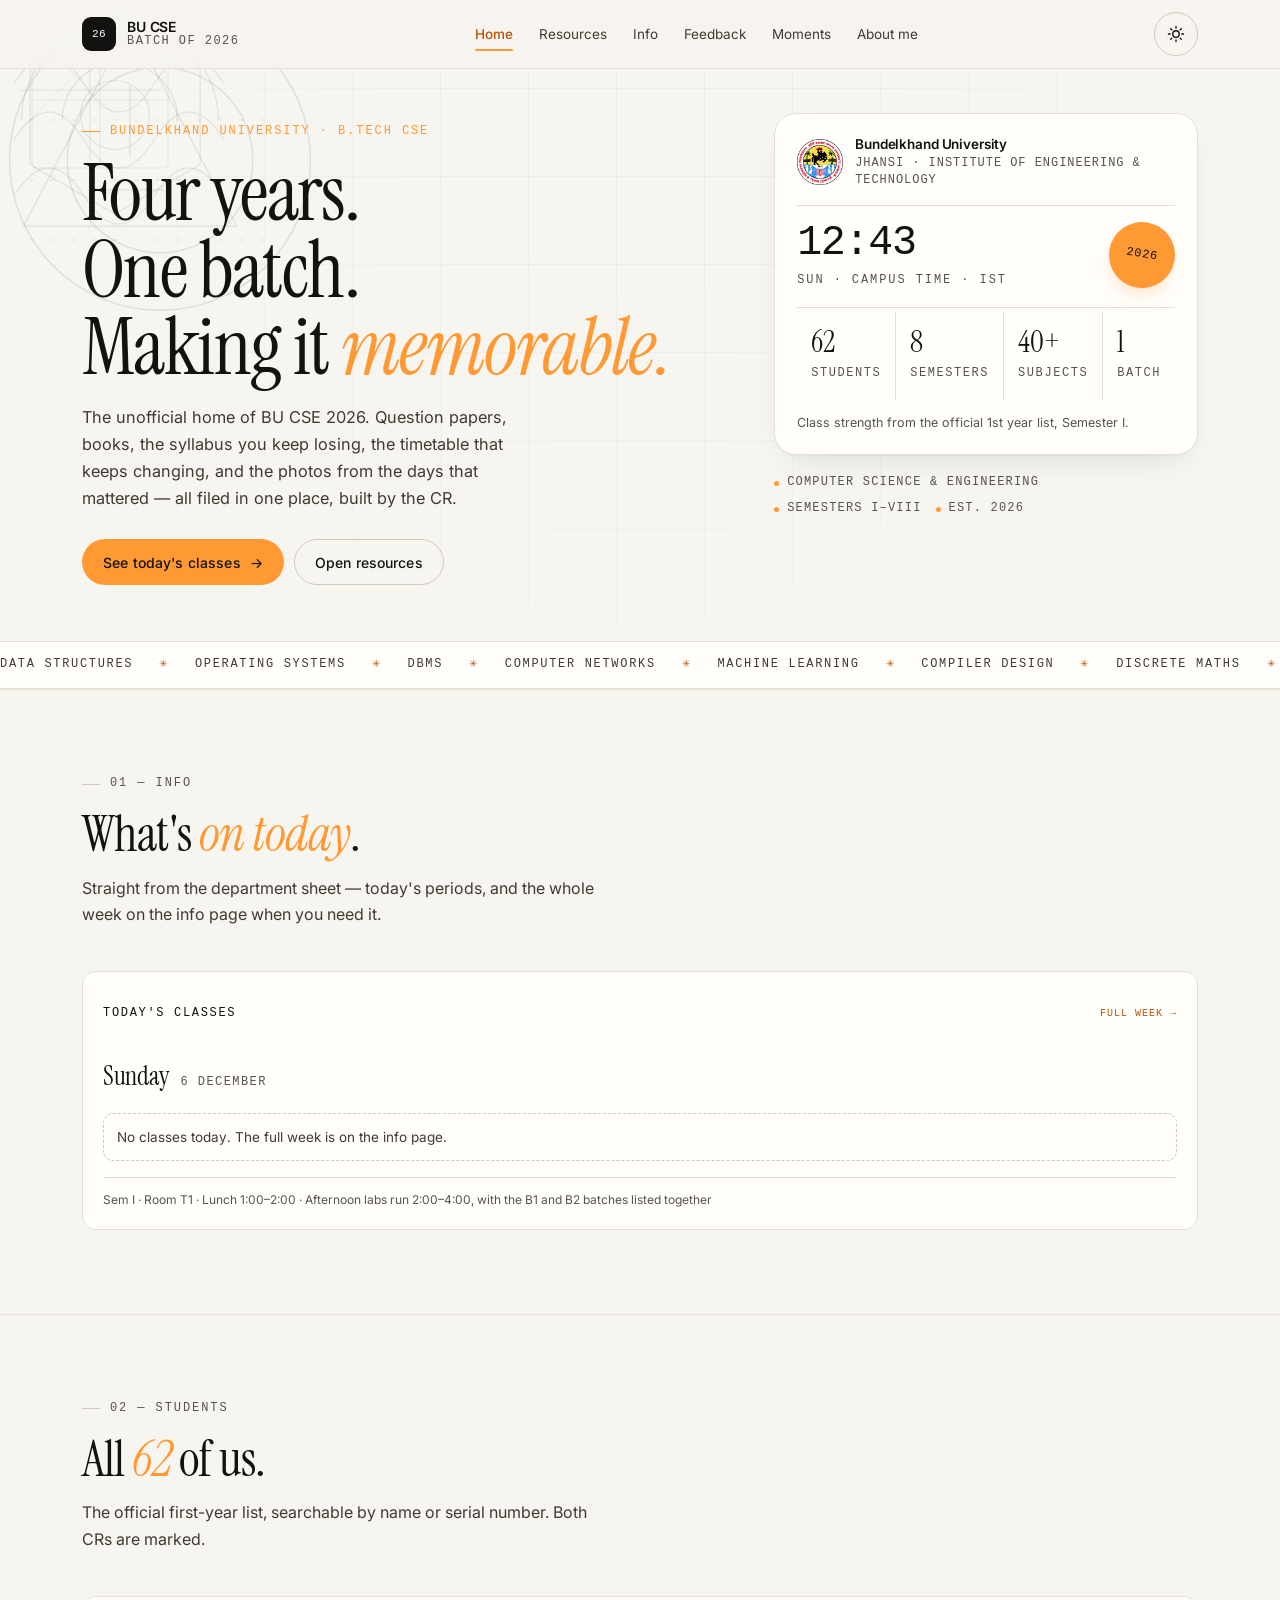
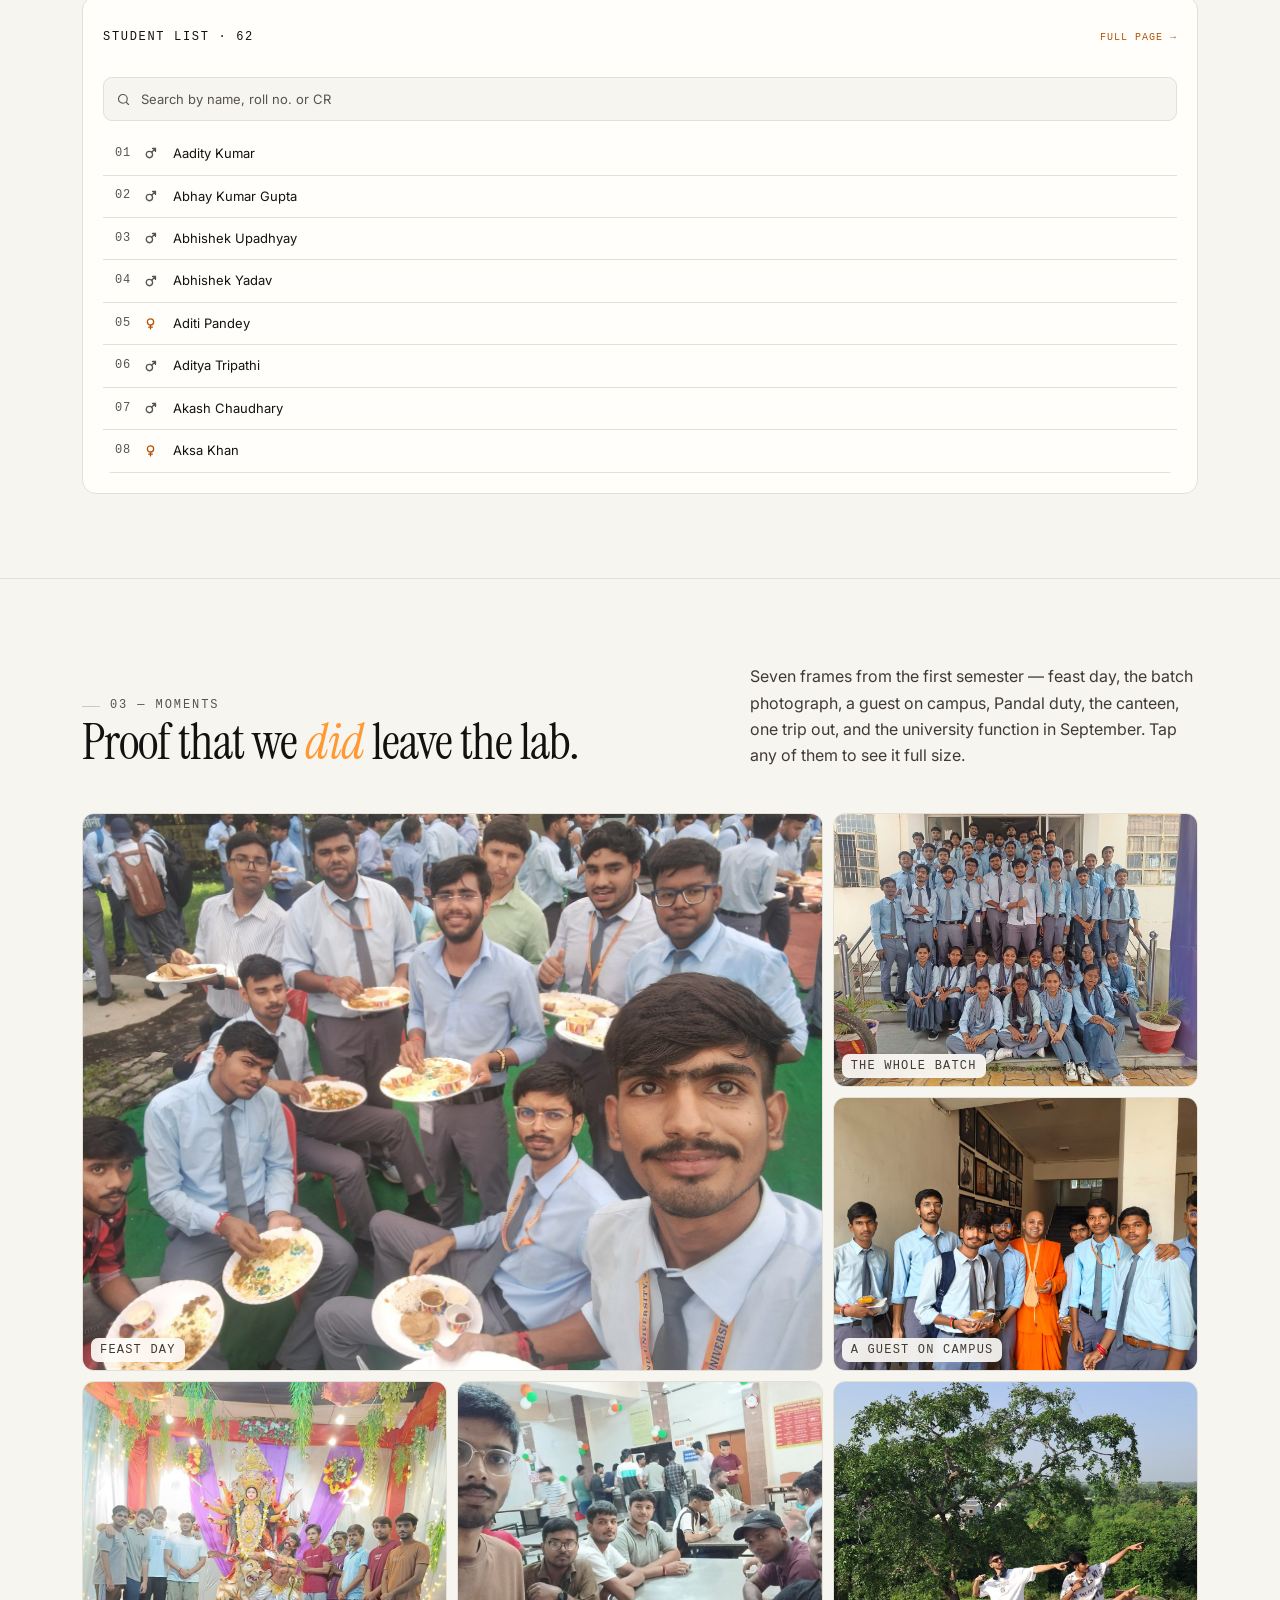
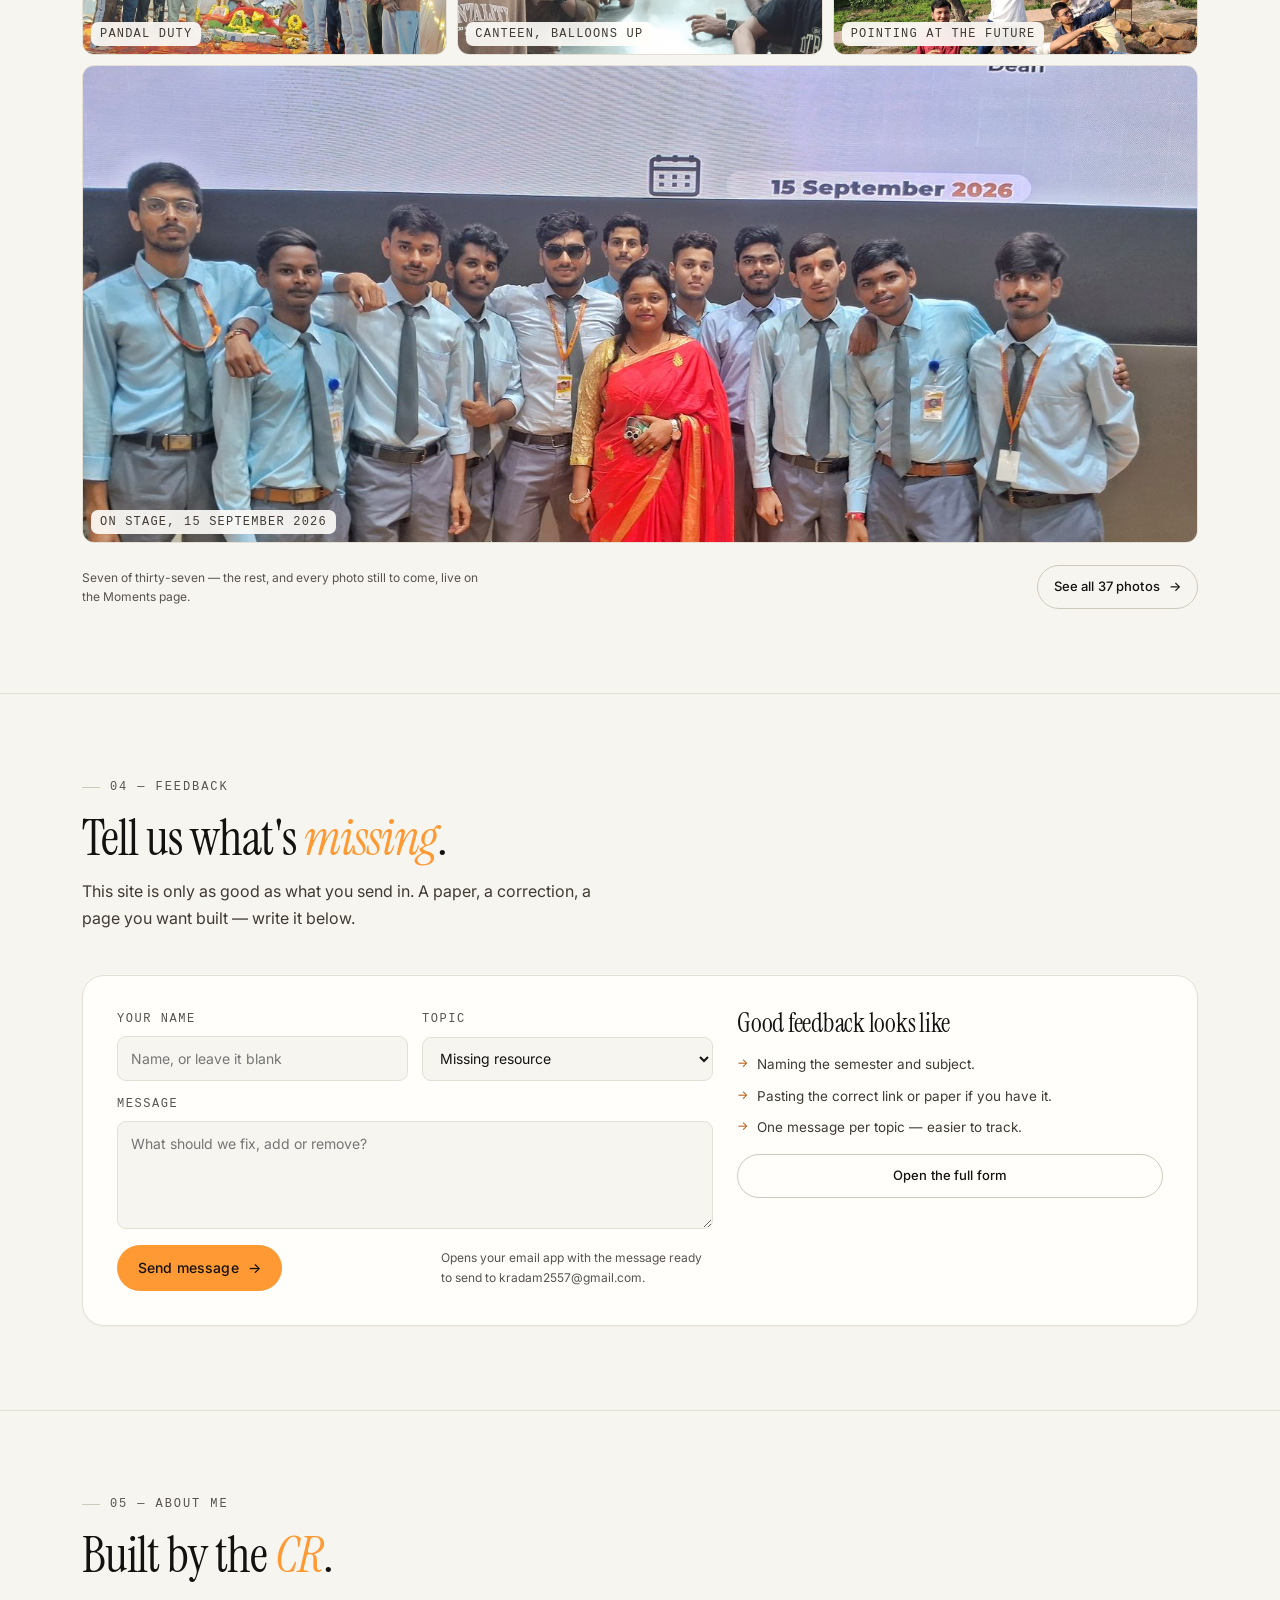
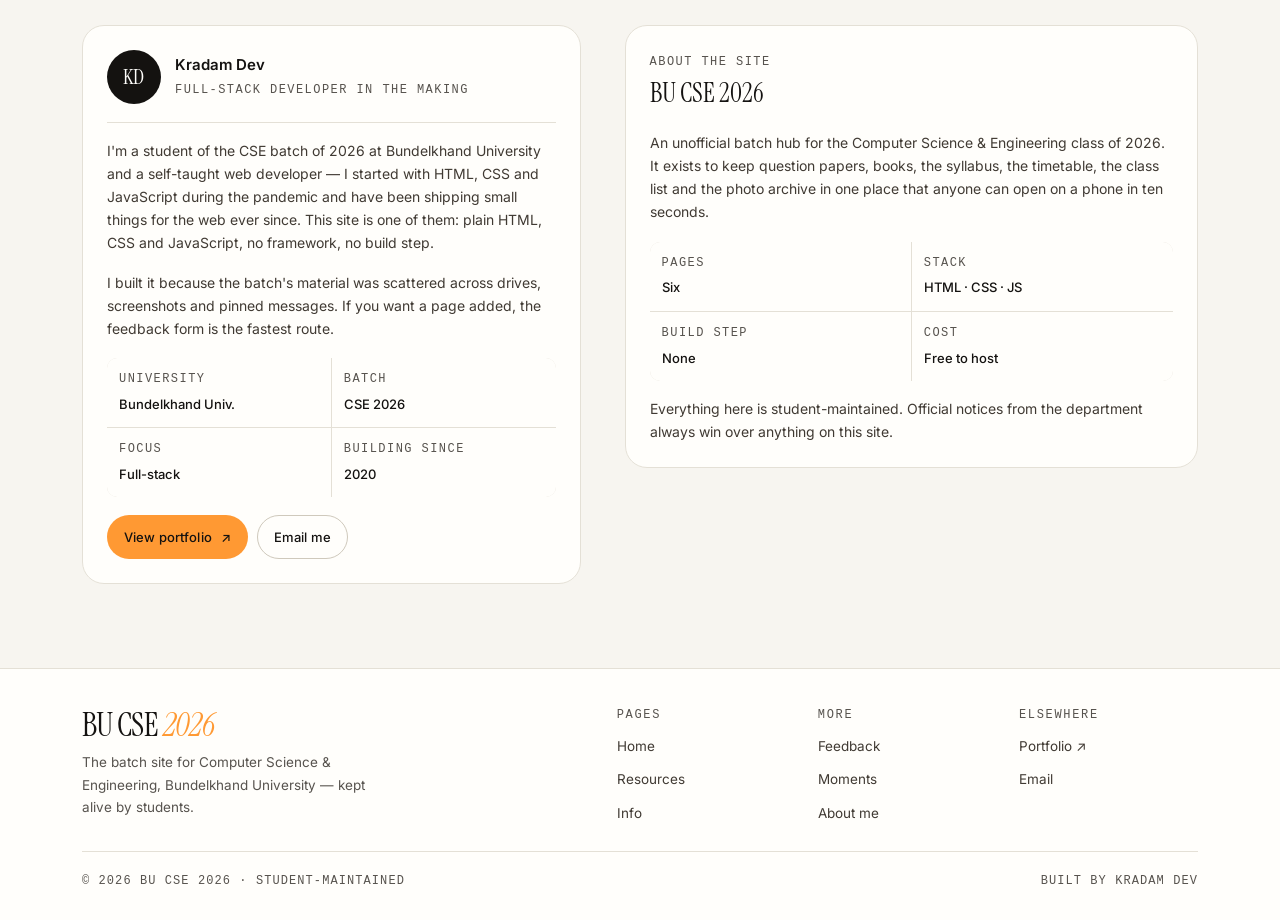
==== index.html @ ed708e54 "Dark theme toggle, deeper scroll offset, tighter books masonry, renamed reading section, jump-bar sp" ====
<!DOCTYPE html>
<html lang="en" class="no-js">
<head>
<meta charset="utf-8">
<meta name="viewport" content="width=device-width, initial-scale=1">
<title>BU CSE 2026 — the batch site</title>
<meta name="description" content="Everything for the B.Tech CSE batch of 2026 at Bundelkhand University — question papers, books, syllabus, timetable, student list, feedback and the fun stuff, in one place.">
<meta name="theme-color" content="#f7f5f0">
<meta property="og:title" content="BU CSE 2026 — the batch site">
<meta property="og:description" content="Question papers, books, syllabus, timetable, student list, feedback and the fun stuff — one place for the CSE batch of 2026.">
<meta property="og:type" content="website">
<link rel="icon" href="assets/favicon.svg" type="image/svg+xml">
<link rel="preconnect" href="https://fonts.googleapis.com">
<link rel="preconnect" href="https://fonts.gstatic.com" crossorigin>
<link href="https://fonts.googleapis.com/css2?family=Inter:wght@400;500;600&family=Instrument+Serif:ital@0;1&display=swap" rel="stylesheet">
<link rel="stylesheet" href="style.css">
<script>document.documentElement.classList.remove('no-js');</script>
<script>(function(){try{var t=localStorage.getItem("bu-theme");if(t!=="dark"&&t!=="light"){t=window.matchMedia("(prefers-color-scheme: dark)").matches?"dark":"light";}document.documentElement.setAttribute("data-theme",t);}catch(e){}})();</script>
</head>
<body>

<div class="bg-art" aria-hidden="true">
  <svg class="bg-art__shape bg-art__ring" viewBox="0 0 200 200"><circle cx="100" cy="100" r="94"/><circle cx="100" cy="100" r="58"/></svg>
  <svg class="bg-art__shape bg-art__tri" viewBox="0 0 200 200"><path d="M100 18 182 174H18z"/><path d="M100 66v54M74 146h52"/></svg>
  <svg class="bg-art__shape bg-art__plus" viewBox="0 0 200 200"><path d="M100 22v156M22 100h156"/></svg>
  <svg class="bg-art__shape bg-art__arc" viewBox="0 0 200 200"><path d="M18 100a82 82 0 0 1 164 0"/><path d="M52 100a48 48 0 0 1 96 0"/></svg>
  <svg class="bg-art__shape bg-art__square" viewBox="0 0 200 200"><rect x="32" y="32" width="136" height="136" rx="5"/><path d="M32 100h136M100 32v136"/></svg>
  <svg class="bg-art__shape bg-art__hex" viewBox="0 0 200 200"><path d="M100 14 174 57v86L100 186 26 143V57z"/><circle cx="100" cy="100" r="30"/></svg>
  <svg class="bg-art__shape bg-art__dots" viewBox="0 0 200 200"><path d="M20 40h160M20 80h160M20 120h160M20 160h160" stroke-dasharray="2 12"/></svg>
  <svg class="bg-art__shape bg-art__wave" viewBox="0 0 200 200"><path d="M10 140q25-40 50 0t50 0 50 0"/><path d="M10 100q25-40 50 0t50 0 50 0"/><path d="M10 60q25-40 50 0t50 0 50 0"/></svg>
  <svg class="bg-art__shape bg-art__cross" viewBox="0 0 200 200"><path d="M40 40 160 160M160 40 40 160"/></svg>
</div>

<a class="skip-link" href="#main" style="position:absolute;left:-9999px">Skip to content</a>

<header class="site-header">
  <div class="wrap header-inner">
    <a class="brand" href="index.html" aria-label="BU CSE 2026 — home">
      <span class="brand__mark" aria-hidden="true">26</span>
      <span class="brand__text">
        <span class="brand__name">BU CSE</span>
        <span class="brand__sub">Batch of 2026</span>
      </span>
    </a>

    <button class="nav-toggle" type="button" aria-expanded="false" aria-controls="site-nav" aria-label="Open menu">
      <span></span><span></span><span></span>
    </button>

    <nav class="nav" id="site-nav" aria-label="Primary">
      <a href="index.html" aria-current="page">Home</a>
      <a href="resources.html">Resources</a>
      <a href="info.html">Info</a>
      <a href="feedback.html">Feedback</a>
      <a href="fun.html">Moments</a>
      <a href="about.html">About me</a>
    </nav>

    <button class="theme-toggle" type="button" data-theme-toggle aria-label="Switch to dark theme">
      <svg class="theme-toggle__sun" viewBox="0 0 20 20" fill="none" stroke="currentColor" stroke-width="1.5" stroke-linecap="round" aria-hidden="true">
        <circle cx="10" cy="10" r="3.6"/><path d="M10 1.6v1.9M10 16.5v1.9M1.6 10h1.9M16.5 10h1.9M4.1 4.1l1.3 1.3M14.6 14.6l1.3 1.3M15.9 4.1l-1.3 1.3M5.4 14.6l-1.3 1.3"/>
      </svg>
      <svg class="theme-toggle__moon" viewBox="0 0 20 20" fill="none" stroke="currentColor" stroke-width="1.5" stroke-linecap="round" stroke-linejoin="round" aria-hidden="true">
        <path d="M16.2 12.6A6.8 6.8 0 0 1 7.4 3.8 7.2 7.2 0 1 0 16.2 12.6z"/>
      </svg>
    </button>
  </div>
</header>

<main id="main">

  <!-- ================= HERO ================= -->
  <section class="hero">
    <div class="wrap hero__grid">
      <div class="reveal">
        <span class="eyebrow eyebrow--accent">Bundelkhand University · B.Tech CSE</span>
        <h1>
          <span class="line">Four years.</span>
          <span class="line">One batch.</span>
          <span class="line">Making it <em>memorable.</em></span>
        </h1>
        <p class="hero__lead">
          The unofficial home of BU CSE 2026. Question papers, books, the syllabus you keep
          losing, the timetable that keeps changing, and the photos from the days that mattered —
          all filed in one place, built by the CR.
        </p>

        <div class="hero__actions">
          <a class="btn btn--accent" href="#today">
            See today's classes
            <span class="arrow" aria-hidden="true">→</span>
          </a>
          <a class="btn btn--ghost" href="resources.html">Open resources</a>
        </div>

      </div>

      <div class="hero-aside">
      <aside class="hero-card reveal" aria-label="Batch at a glance">
        <div class="hero-card__uni">
          <img class="hero-card__logo" src="assets/bu-logo.png" alt="Emblem of Bundelkhand University, Jhansi" width="311" height="310">
          <span class="hero-card__uni-text">
            <span class="hero-card__uni-name">Bundelkhand University</span>
            <span class="hero-card__uni-place">Jhansi · Institute of Engineering &amp; Technology</span>
          </span>
        </div>

        <div class="hero-card__top">
          <div>
            <div class="clock" id="clock">--:--</div>
            <span class="clock__zone" id="clock-zone">Campus time · IST</span>
          </div>
          <span class="badge-2026" aria-hidden="true">2026</span>
        </div>

        <div class="hero-card__stats">
          <div class="stat">
            <div class="stat__num">62</div>
            <div class="stat__label">Students</div>
          </div>
          <div class="stat">
            <div class="stat__num">8</div>
            <div class="stat__label">Semesters</div>
          </div>
          <div class="stat">
            <div class="stat__num">40+</div>
            <div class="stat__label">Subjects</div>
          </div>
          <div class="stat">
            <div class="stat__num">1</div>
            <div class="stat__label">Batch</div>
          </div>
        </div>

        <p class="hero-card__note">
          Class strength from the official 1st year list, Semester I.
        </p>
      </aside>

      <div class="hero__meta reveal">
        <span>Computer Science &amp; Engineering</span>
        <span>Semesters I–VIII</span>
        <span>Est. 2026</span>
      </div>
      </div>
    </div>
  </section>

  <!-- ================= MARQUEE ================= -->
  <div class="marquee" aria-hidden="true">
    <div class="marquee__track">
      <div class="marquee__group">
        <span>Data Structures</span><span>Operating Systems</span><span>DBMS</span>
        <span>Computer Networks</span><span>Machine Learning</span><span>Compiler Design</span>
        <span>Discrete Maths</span><span>Web Technologies</span>
      </div>
      <div class="marquee__group">
        <span>Data Structures</span><span>Operating Systems</span><span>DBMS</span>
        <span>Computer Networks</span><span>Machine Learning</span><span>Compiler Design</span>
        <span>Discrete Maths</span><span>Web Technologies</span>
      </div>
    </div>
  </div>

  <!-- ================= INFO PREVIEW ================= -->
  <section class="section" id="today">
    <div class="wrap">
      <div class="section__head reveal">
        <span class="eyebrow">01 — Info</span>
        <h2>What's <em>on today</em>.</h2>
        <p class="lead">
          Straight from the department sheet — today's periods, and the whole week on the info
          page when you need it.
        </p>
      </div>

      <div class="panel reveal">
        <div class="panel__head">
          <h3>Today's classes</h3>
          <a class="panel__link" href="info.html#timetable">Full week →</a>
        </div>

        <div class="today-strip" data-today-classes>
          <p class="today-strip__day"><b data-today-day>—</b> <span data-today-date></span></p>
          <ul class="today-strip__list" data-today-list></ul>
        </div>

        <p class="panel__foot">
          Sem I · Room T1 · Lunch 1:00–2:00 · Afternoon labs run 2:00–4:00, with the B1 and B2
          batches listed together
        </p>
      </div>

    </div>
  </section>


  <!-- ================= STUDENTS ================= -->
  <section class="section" id="students-preview">
    <div class="wrap">
      <div class="section__head reveal">
        <span class="eyebrow">02 — Students</span>
        <h2>All <em>62</em> of us.</h2>
        <p class="lead">
          The official first-year list, searchable by name or serial number. Both CRs are marked.
        </p>
      </div>

      <div class="panel reveal">
          <div class="panel__head">
            <h3>Student list · 62</h3>
            <a class="panel__link" href="info.html#students">Full page →</a>
          </div>
          <div data-student-block>
          <div class="search-field">
            <svg width="15" height="15" viewBox="0 0 24 24" fill="none" stroke="currentColor" stroke-width="1.8" stroke-linecap="round" aria-hidden="true">
              <circle cx="11" cy="11" r="7"/><path d="m20 20-3.5-3.5"/>
            </svg>
            <label for="student-search" class="sr-only" style="position:absolute;left:-9999px">Search the student list</label>
            <input id="student-search" type="search" placeholder="Search by name, roll no. or CR" autocomplete="off" data-student-search>
          </div>
          <ul class="student-list" data-student-list>
<li data-name="01 aadity kumar"><span class="roll">01</span><span class="sname"><span class="gender" role="img" aria-label="Boy"><svg viewBox="0 0 12 12" fill="none" stroke="currentColor" stroke-width="1.2" stroke-linecap="round" aria-hidden="true"><circle cx="5" cy="7" r="2.9"/><path d="M7.1 4.9 10.6 1.4M7.9 1.4h2.7v2.7"/></svg></span>Aadity Kumar</span></li>
<li data-name="02 abhay kumar gupta"><span class="roll">02</span><span class="sname"><span class="gender" role="img" aria-label="Boy"><svg viewBox="0 0 12 12" fill="none" stroke="currentColor" stroke-width="1.2" stroke-linecap="round" aria-hidden="true"><circle cx="5" cy="7" r="2.9"/><path d="M7.1 4.9 10.6 1.4M7.9 1.4h2.7v2.7"/></svg></span>Abhay Kumar Gupta</span></li>
<li data-name="03 abhishek upadhyay"><span class="roll">03</span><span class="sname"><span class="gender" role="img" aria-label="Boy"><svg viewBox="0 0 12 12" fill="none" stroke="currentColor" stroke-width="1.2" stroke-linecap="round" aria-hidden="true"><circle cx="5" cy="7" r="2.9"/><path d="M7.1 4.9 10.6 1.4M7.9 1.4h2.7v2.7"/></svg></span>Abhishek Upadhyay</span></li>
<li data-name="04 abhishek yadav"><span class="roll">04</span><span class="sname"><span class="gender" role="img" aria-label="Boy"><svg viewBox="0 0 12 12" fill="none" stroke="currentColor" stroke-width="1.2" stroke-linecap="round" aria-hidden="true"><circle cx="5" cy="7" r="2.9"/><path d="M7.1 4.9 10.6 1.4M7.9 1.4h2.7v2.7"/></svg></span>Abhishek Yadav</span></li>
<li data-name="05 aditi pandey"><span class="roll">05</span><span class="sname"><span class="gender gender--f" role="img" aria-label="Girl"><svg viewBox="0 0 12 12" fill="none" stroke="currentColor" stroke-width="1.2" stroke-linecap="round" aria-hidden="true"><circle cx="6" cy="4.6" r="2.9"/><path d="M6 7.5V11M4.3 9.4h3.4"/></svg></span>Aditi Pandey</span></li>
<li data-name="06 aditya tripathi"><span class="roll">06</span><span class="sname"><span class="gender" role="img" aria-label="Boy"><svg viewBox="0 0 12 12" fill="none" stroke="currentColor" stroke-width="1.2" stroke-linecap="round" aria-hidden="true"><circle cx="5" cy="7" r="2.9"/><path d="M7.1 4.9 10.6 1.4M7.9 1.4h2.7v2.7"/></svg></span>Aditya Tripathi</span></li>
<li data-name="07 akash chaudhary"><span class="roll">07</span><span class="sname"><span class="gender" role="img" aria-label="Boy"><svg viewBox="0 0 12 12" fill="none" stroke="currentColor" stroke-width="1.2" stroke-linecap="round" aria-hidden="true"><circle cx="5" cy="7" r="2.9"/><path d="M7.1 4.9 10.6 1.4M7.9 1.4h2.7v2.7"/></svg></span>Akash Chaudhary</span></li>
<li data-name="08 aksa khan"><span class="roll">08</span><span class="sname"><span class="gender gender--f" role="img" aria-label="Girl"><svg viewBox="0 0 12 12" fill="none" stroke="currentColor" stroke-width="1.2" stroke-linecap="round" aria-hidden="true"><circle cx="6" cy="4.6" r="2.9"/><path d="M6 7.5V11M4.3 9.4h3.4"/></svg></span>Aksa Khan</span></li>
<li data-name="09 ambika pal"><span class="roll">09</span><span class="sname"><span class="gender" role="img" aria-label="Boy"><svg viewBox="0 0 12 12" fill="none" stroke="currentColor" stroke-width="1.2" stroke-linecap="round" aria-hidden="true"><circle cx="5" cy="7" r="2.9"/><path d="M7.1 4.9 10.6 1.4M7.9 1.4h2.7v2.7"/></svg></span>Ambika Pal</span></li>
<li data-name="10 ansh raghuvanshi"><span class="roll">10</span><span class="sname"><span class="gender" role="img" aria-label="Boy"><svg viewBox="0 0 12 12" fill="none" stroke="currentColor" stroke-width="1.2" stroke-linecap="round" aria-hidden="true"><circle cx="5" cy="7" r="2.9"/><path d="M7.1 4.9 10.6 1.4M7.9 1.4h2.7v2.7"/></svg></span>Ansh Raghuvanshi</span></li>
<li data-name="11 anshika singh"><span class="roll">11</span><span class="sname"><span class="gender gender--f" role="img" aria-label="Girl"><svg viewBox="0 0 12 12" fill="none" stroke="currentColor" stroke-width="1.2" stroke-linecap="round" aria-hidden="true"><circle cx="6" cy="4.6" r="2.9"/><path d="M6 7.5V11M4.3 9.4h3.4"/></svg></span>Anshika Singh</span></li>
<li data-name="12 arpit yadav"><span class="roll">12</span><span class="sname"><span class="gender" role="img" aria-label="Boy"><svg viewBox="0 0 12 12" fill="none" stroke="currentColor" stroke-width="1.2" stroke-linecap="round" aria-hidden="true"><circle cx="5" cy="7" r="2.9"/><path d="M7.1 4.9 10.6 1.4M7.9 1.4h2.7v2.7"/></svg></span>Arpit Yadav</span></li>
<li data-name="13 arushi singh"><span class="roll">13</span><span class="sname"><span class="gender gender--f" role="img" aria-label="Girl"><svg viewBox="0 0 12 12" fill="none" stroke="currentColor" stroke-width="1.2" stroke-linecap="round" aria-hidden="true"><circle cx="6" cy="4.6" r="2.9"/><path d="M6 7.5V11M4.3 9.4h3.4"/></svg></span>Arushi Singh</span></li>
<li data-name="14 aryan kumar"><span class="roll">14</span><span class="sname"><span class="gender" role="img" aria-label="Boy"><svg viewBox="0 0 12 12" fill="none" stroke="currentColor" stroke-width="1.2" stroke-linecap="round" aria-hidden="true"><circle cx="5" cy="7" r="2.9"/><path d="M7.1 4.9 10.6 1.4M7.9 1.4h2.7v2.7"/></svg></span>Aryan Kumar</span></li>
<li data-name="15 ashwani"><span class="roll">15</span><span class="sname"><span class="gender" role="img" aria-label="Boy"><svg viewBox="0 0 12 12" fill="none" stroke="currentColor" stroke-width="1.2" stroke-linecap="round" aria-hidden="true"><circle cx="5" cy="7" r="2.9"/><path d="M7.1 4.9 10.6 1.4M7.9 1.4h2.7v2.7"/></svg></span>Ashwani</span></li>
<li data-name="16 avnish kumar bind"><span class="roll">16</span><span class="sname"><span class="gender" role="img" aria-label="Boy"><svg viewBox="0 0 12 12" fill="none" stroke="currentColor" stroke-width="1.2" stroke-linecap="round" aria-hidden="true"><circle cx="5" cy="7" r="2.9"/><path d="M7.1 4.9 10.6 1.4M7.9 1.4h2.7v2.7"/></svg></span>Avnish Kumar Bind</span></li>
<li data-name="17 awanish kumar jaisaval"><span class="roll">17</span><span class="sname"><span class="gender" role="img" aria-label="Boy"><svg viewBox="0 0 12 12" fill="none" stroke="currentColor" stroke-width="1.2" stroke-linecap="round" aria-hidden="true"><circle cx="5" cy="7" r="2.9"/><path d="M7.1 4.9 10.6 1.4M7.9 1.4h2.7v2.7"/></svg></span>Awanish Kumar Jaisaval</span></li>
<li data-name="18 ayush kumar"><span class="roll">18</span><span class="sname"><span class="gender" role="img" aria-label="Boy"><svg viewBox="0 0 12 12" fill="none" stroke="currentColor" stroke-width="1.2" stroke-linecap="round" aria-hidden="true"><circle cx="5" cy="7" r="2.9"/><path d="M7.1 4.9 10.6 1.4M7.9 1.4h2.7v2.7"/></svg></span>Ayush Kumar</span></li>
<li data-name="19 ayush kumar dinkar"><span class="roll">19</span><span class="sname"><span class="gender" role="img" aria-label="Boy"><svg viewBox="0 0 12 12" fill="none" stroke="currentColor" stroke-width="1.2" stroke-linecap="round" aria-hidden="true"><circle cx="5" cy="7" r="2.9"/><path d="M7.1 4.9 10.6 1.4M7.9 1.4h2.7v2.7"/></svg></span>Ayush Kumar Dinkar</span></li>
<li data-name="20 ayush kumar gupta"><span class="roll">20</span><span class="sname"><span class="gender" role="img" aria-label="Boy"><svg viewBox="0 0 12 12" fill="none" stroke="currentColor" stroke-width="1.2" stroke-linecap="round" aria-hidden="true"><circle cx="5" cy="7" r="2.9"/><path d="M7.1 4.9 10.6 1.4M7.9 1.4h2.7v2.7"/></svg></span>Ayush Kumar Gupta</span></li>
<li data-name="21 dhairya jain"><span class="roll">21</span><span class="sname"><span class="gender gender--f" role="img" aria-label="Girl"><svg viewBox="0 0 12 12" fill="none" stroke="currentColor" stroke-width="1.2" stroke-linecap="round" aria-hidden="true"><circle cx="6" cy="4.6" r="2.9"/><path d="M6 7.5V11M4.3 9.4h3.4"/></svg></span>Dhairya Jain</span></li>
<li data-name="22 dhananjay kumar maurya"><span class="roll">22</span><span class="sname"><span class="gender" role="img" aria-label="Boy"><svg viewBox="0 0 12 12" fill="none" stroke="currentColor" stroke-width="1.2" stroke-linecap="round" aria-hidden="true"><circle cx="5" cy="7" r="2.9"/><path d="M7.1 4.9 10.6 1.4M7.9 1.4h2.7v2.7"/></svg></span>Dhananjay Kumar Maurya</span></li>
<li data-name="23 dipika"><span class="roll">23</span><span class="sname"><span class="gender gender--f" role="img" aria-label="Girl"><svg viewBox="0 0 12 12" fill="none" stroke="currentColor" stroke-width="1.2" stroke-linecap="round" aria-hidden="true"><circle cx="6" cy="4.6" r="2.9"/><path d="M6 7.5V11M4.3 9.4h3.4"/></svg></span>Dipika</span></li>
<li data-name="24 divyanshu verma"><span class="roll">24</span><span class="sname"><span class="gender" role="img" aria-label="Boy"><svg viewBox="0 0 12 12" fill="none" stroke="currentColor" stroke-width="1.2" stroke-linecap="round" aria-hidden="true"><circle cx="5" cy="7" r="2.9"/><path d="M7.1 4.9 10.6 1.4M7.9 1.4h2.7v2.7"/></svg></span>Divyanshu Verma</span></li>
<li data-name="25 diwakar gupta"><span class="roll">25</span><span class="sname"><span class="gender" role="img" aria-label="Boy"><svg viewBox="0 0 12 12" fill="none" stroke="currentColor" stroke-width="1.2" stroke-linecap="round" aria-hidden="true"><circle cx="5" cy="7" r="2.9"/><path d="M7.1 4.9 10.6 1.4M7.9 1.4h2.7v2.7"/></svg></span>Diwakar Gupta</span></li>
<li data-name="26 harshit shrivastav"><span class="roll">26</span><span class="sname"><span class="gender" role="img" aria-label="Boy"><svg viewBox="0 0 12 12" fill="none" stroke="currentColor" stroke-width="1.2" stroke-linecap="round" aria-hidden="true"><circle cx="5" cy="7" r="2.9"/><path d="M7.1 4.9 10.6 1.4M7.9 1.4h2.7v2.7"/></svg></span>Harshit Shrivastav</span></li>
<li data-name="27 himanshu bharti"><span class="roll">27</span><span class="sname"><span class="gender" role="img" aria-label="Boy"><svg viewBox="0 0 12 12" fill="none" stroke="currentColor" stroke-width="1.2" stroke-linecap="round" aria-hidden="true"><circle cx="5" cy="7" r="2.9"/><path d="M7.1 4.9 10.6 1.4M7.9 1.4h2.7v2.7"/></svg></span>Himanshu Bharti</span></li>
<li data-name="28 hrishikesh kumar bind"><span class="roll">28</span><span class="sname"><span class="gender" role="img" aria-label="Boy"><svg viewBox="0 0 12 12" fill="none" stroke="currentColor" stroke-width="1.2" stroke-linecap="round" aria-hidden="true"><circle cx="5" cy="7" r="2.9"/><path d="M7.1 4.9 10.6 1.4M7.9 1.4h2.7v2.7"/></svg></span>Hrishikesh Kumar Bind</span></li>
<li data-name="29 kaushik singh chandel"><span class="roll">29</span><span class="sname"><span class="gender" role="img" aria-label="Boy"><svg viewBox="0 0 12 12" fill="none" stroke="currentColor" stroke-width="1.2" stroke-linecap="round" aria-hidden="true"><circle cx="5" cy="7" r="2.9"/><path d="M7.1 4.9 10.6 1.4M7.9 1.4h2.7v2.7"/></svg></span>Kaushik Singh Chandel</span></li>
<li data-name="30 kradam dev"><span class="roll">30</span><span class="sname"><span class="gender" role="img" aria-label="Boy"><svg viewBox="0 0 12 12" fill="none" stroke="currentColor" stroke-width="1.2" stroke-linecap="round" aria-hidden="true"><circle cx="5" cy="7" r="2.9"/><path d="M7.1 4.9 10.6 1.4M7.9 1.4h2.7v2.7"/></svg></span>Kradam Dev<span class="badge-cr">Male CR</span></span></li>
<li data-name="31 lalit singh"><span class="roll">31</span><span class="sname"><span class="gender" role="img" aria-label="Boy"><svg viewBox="0 0 12 12" fill="none" stroke="currentColor" stroke-width="1.2" stroke-linecap="round" aria-hidden="true"><circle cx="5" cy="7" r="2.9"/><path d="M7.1 4.9 10.6 1.4M7.9 1.4h2.7v2.7"/></svg></span>Lalit Singh</span></li>
<li data-name="32 manas shukla"><span class="roll">32</span><span class="sname"><span class="gender" role="img" aria-label="Boy"><svg viewBox="0 0 12 12" fill="none" stroke="currentColor" stroke-width="1.2" stroke-linecap="round" aria-hidden="true"><circle cx="5" cy="7" r="2.9"/><path d="M7.1 4.9 10.6 1.4M7.9 1.4h2.7v2.7"/></svg></span>Manas Shukla</span></li>
<li data-name="33 nilakshi singh"><span class="roll">33</span><span class="sname"><span class="gender gender--f" role="img" aria-label="Girl"><svg viewBox="0 0 12 12" fill="none" stroke="currentColor" stroke-width="1.2" stroke-linecap="round" aria-hidden="true"><circle cx="6" cy="4.6" r="2.9"/><path d="M6 7.5V11M4.3 9.4h3.4"/></svg></span>Nilakshi Singh</span></li>
<li data-name="34 nitin kanaujiya"><span class="roll">34</span><span class="sname"><span class="gender" role="img" aria-label="Boy"><svg viewBox="0 0 12 12" fill="none" stroke="currentColor" stroke-width="1.2" stroke-linecap="round" aria-hidden="true"><circle cx="5" cy="7" r="2.9"/><path d="M7.1 4.9 10.6 1.4M7.9 1.4h2.7v2.7"/></svg></span>Nitin Kanaujiya</span></li>
<li data-name="35 om savita"><span class="roll">35</span><span class="sname"><span class="gender" role="img" aria-label="Boy"><svg viewBox="0 0 12 12" fill="none" stroke="currentColor" stroke-width="1.2" stroke-linecap="round" aria-hidden="true"><circle cx="5" cy="7" r="2.9"/><path d="M7.1 4.9 10.6 1.4M7.9 1.4h2.7v2.7"/></svg></span>Om Savita</span></li>
<li data-name="36 piyush kumar"><span class="roll">36</span><span class="sname"><span class="gender" role="img" aria-label="Boy"><svg viewBox="0 0 12 12" fill="none" stroke="currentColor" stroke-width="1.2" stroke-linecap="round" aria-hidden="true"><circle cx="5" cy="7" r="2.9"/><path d="M7.1 4.9 10.6 1.4M7.9 1.4h2.7v2.7"/></svg></span>Piyush Kumar</span></li>
<li data-name="37 prashant singh"><span class="roll">37</span><span class="sname"><span class="gender" role="img" aria-label="Boy"><svg viewBox="0 0 12 12" fill="none" stroke="currentColor" stroke-width="1.2" stroke-linecap="round" aria-hidden="true"><circle cx="5" cy="7" r="2.9"/><path d="M7.1 4.9 10.6 1.4M7.9 1.4h2.7v2.7"/></svg></span>Prashant Singh</span></li>
<li data-name="38 pratik kumar"><span class="roll">38</span><span class="sname"><span class="gender" role="img" aria-label="Boy"><svg viewBox="0 0 12 12" fill="none" stroke="currentColor" stroke-width="1.2" stroke-linecap="round" aria-hidden="true"><circle cx="5" cy="7" r="2.9"/><path d="M7.1 4.9 10.6 1.4M7.9 1.4h2.7v2.7"/></svg></span>Pratik Kumar</span></li>
<li data-name="39 prem kumar"><span class="roll">39</span><span class="sname"><span class="gender" role="img" aria-label="Boy"><svg viewBox="0 0 12 12" fill="none" stroke="currentColor" stroke-width="1.2" stroke-linecap="round" aria-hidden="true"><circle cx="5" cy="7" r="2.9"/><path d="M7.1 4.9 10.6 1.4M7.9 1.4h2.7v2.7"/></svg></span>Prem Kumar</span></li>
<li data-name="40 princi"><span class="roll">40</span><span class="sname"><span class="gender gender--f" role="img" aria-label="Girl"><svg viewBox="0 0 12 12" fill="none" stroke="currentColor" stroke-width="1.2" stroke-linecap="round" aria-hidden="true"><circle cx="6" cy="4.6" r="2.9"/><path d="M6 7.5V11M4.3 9.4h3.4"/></svg></span>Princi</span></li>
<li data-name="41 priyanshu"><span class="roll">41</span><span class="sname"><span class="gender" role="img" aria-label="Boy"><svg viewBox="0 0 12 12" fill="none" stroke="currentColor" stroke-width="1.2" stroke-linecap="round" aria-hidden="true"><circle cx="5" cy="7" r="2.9"/><path d="M7.1 4.9 10.6 1.4M7.9 1.4h2.7v2.7"/></svg></span>Priyanshu</span></li>
<li data-name="42 raj shrivas"><span class="roll">42</span><span class="sname"><span class="gender" role="img" aria-label="Boy"><svg viewBox="0 0 12 12" fill="none" stroke="currentColor" stroke-width="1.2" stroke-linecap="round" aria-hidden="true"><circle cx="5" cy="7" r="2.9"/><path d="M7.1 4.9 10.6 1.4M7.9 1.4h2.7v2.7"/></svg></span>Raj Shrivas</span></li>
<li data-name="43 rajan singh"><span class="roll">43</span><span class="sname"><span class="gender" role="img" aria-label="Boy"><svg viewBox="0 0 12 12" fill="none" stroke="currentColor" stroke-width="1.2" stroke-linecap="round" aria-hidden="true"><circle cx="5" cy="7" r="2.9"/><path d="M7.1 4.9 10.6 1.4M7.9 1.4h2.7v2.7"/></svg></span>Rajan Singh</span></li>
<li data-name="44 ravi kumar"><span class="roll">44</span><span class="sname"><span class="gender" role="img" aria-label="Boy"><svg viewBox="0 0 12 12" fill="none" stroke="currentColor" stroke-width="1.2" stroke-linecap="round" aria-hidden="true"><circle cx="5" cy="7" r="2.9"/><path d="M7.1 4.9 10.6 1.4M7.9 1.4h2.7v2.7"/></svg></span>Ravi Kumar</span></li>
<li data-name="45 ritika yadav"><span class="roll">45</span><span class="sname"><span class="gender gender--f" role="img" aria-label="Girl"><svg viewBox="0 0 12 12" fill="none" stroke="currentColor" stroke-width="1.2" stroke-linecap="round" aria-hidden="true"><circle cx="6" cy="4.6" r="2.9"/><path d="M6 7.5V11M4.3 9.4h3.4"/></svg></span>Ritika Yadav</span></li>
<li data-name="46 sahil"><span class="roll">46</span><span class="sname"><span class="gender" role="img" aria-label="Boy"><svg viewBox="0 0 12 12" fill="none" stroke="currentColor" stroke-width="1.2" stroke-linecap="round" aria-hidden="true"><circle cx="5" cy="7" r="2.9"/><path d="M7.1 4.9 10.6 1.4M7.9 1.4h2.7v2.7"/></svg></span>Sahil</span></li>
<li data-name="47 sahu shivakant shrikrishna"><span class="roll">47</span><span class="sname"><span class="gender" role="img" aria-label="Boy"><svg viewBox="0 0 12 12" fill="none" stroke="currentColor" stroke-width="1.2" stroke-linecap="round" aria-hidden="true"><circle cx="5" cy="7" r="2.9"/><path d="M7.1 4.9 10.6 1.4M7.9 1.4h2.7v2.7"/></svg></span>Sahu Shivakant Shrikrishna</span></li>
<li data-name="48 sakshi shukla"><span class="roll">48</span><span class="sname"><span class="gender gender--f" role="img" aria-label="Girl"><svg viewBox="0 0 12 12" fill="none" stroke="currentColor" stroke-width="1.2" stroke-linecap="round" aria-hidden="true"><circle cx="6" cy="4.6" r="2.9"/><path d="M6 7.5V11M4.3 9.4h3.4"/></svg></span>Sakshi Shukla<span class="badge-cr">Female CR</span></span></li>
<li data-name="49 shelvi yadav"><span class="roll">49</span><span class="sname"><span class="gender gender--f" role="img" aria-label="Girl"><svg viewBox="0 0 12 12" fill="none" stroke="currentColor" stroke-width="1.2" stroke-linecap="round" aria-hidden="true"><circle cx="6" cy="4.6" r="2.9"/><path d="M6 7.5V11M4.3 9.4h3.4"/></svg></span>Shelvi Yadav</span></li>
<li data-name="50 shivangi singh"><span class="roll">50</span><span class="sname"><span class="gender gender--f" role="img" aria-label="Girl"><svg viewBox="0 0 12 12" fill="none" stroke="currentColor" stroke-width="1.2" stroke-linecap="round" aria-hidden="true"><circle cx="6" cy="4.6" r="2.9"/><path d="M6 7.5V11M4.3 9.4h3.4"/></svg></span>Shivangi Singh</span></li>
<li data-name="51 shivani singh"><span class="roll">51</span><span class="sname"><span class="gender gender--f" role="img" aria-label="Girl"><svg viewBox="0 0 12 12" fill="none" stroke="currentColor" stroke-width="1.2" stroke-linecap="round" aria-hidden="true"><circle cx="6" cy="4.6" r="2.9"/><path d="M6 7.5V11M4.3 9.4h3.4"/></svg></span>Shivani Singh</span></li>
<li data-name="52 shivank kumar"><span class="roll">52</span><span class="sname"><span class="gender" role="img" aria-label="Boy"><svg viewBox="0 0 12 12" fill="none" stroke="currentColor" stroke-width="1.2" stroke-linecap="round" aria-hidden="true"><circle cx="5" cy="7" r="2.9"/><path d="M7.1 4.9 10.6 1.4M7.9 1.4h2.7v2.7"/></svg></span>Shivank Kumar</span></li>
<li data-name="53 shreshth rai"><span class="roll">53</span><span class="sname"><span class="gender" role="img" aria-label="Boy"><svg viewBox="0 0 12 12" fill="none" stroke="currentColor" stroke-width="1.2" stroke-linecap="round" aria-hidden="true"><circle cx="5" cy="7" r="2.9"/><path d="M7.1 4.9 10.6 1.4M7.9 1.4h2.7v2.7"/></svg></span>Shreshth Rai</span></li>
<li data-name="54 siddhant jain"><span class="roll">54</span><span class="sname"><span class="gender" role="img" aria-label="Boy"><svg viewBox="0 0 12 12" fill="none" stroke="currentColor" stroke-width="1.2" stroke-linecap="round" aria-hidden="true"><circle cx="5" cy="7" r="2.9"/><path d="M7.1 4.9 10.6 1.4M7.9 1.4h2.7v2.7"/></svg></span>Siddhant Jain</span></li>
<li data-name="55 srishti keshari"><span class="roll">55</span><span class="sname"><span class="gender gender--f" role="img" aria-label="Girl"><svg viewBox="0 0 12 12" fill="none" stroke="currentColor" stroke-width="1.2" stroke-linecap="round" aria-hidden="true"><circle cx="6" cy="4.6" r="2.9"/><path d="M6 7.5V11M4.3 9.4h3.4"/></svg></span>Srishti Keshari</span></li>
<li data-name="56 sunny yadav"><span class="roll">56</span><span class="sname"><span class="gender" role="img" aria-label="Boy"><svg viewBox="0 0 12 12" fill="none" stroke="currentColor" stroke-width="1.2" stroke-linecap="round" aria-hidden="true"><circle cx="5" cy="7" r="2.9"/><path d="M7.1 4.9 10.6 1.4M7.9 1.4h2.7v2.7"/></svg></span>Sunny Yadav</span></li>
<li data-name="57 tanish prajapati"><span class="roll">57</span><span class="sname"><span class="gender" role="img" aria-label="Boy"><svg viewBox="0 0 12 12" fill="none" stroke="currentColor" stroke-width="1.2" stroke-linecap="round" aria-hidden="true"><circle cx="5" cy="7" r="2.9"/><path d="M7.1 4.9 10.6 1.4M7.9 1.4h2.7v2.7"/></svg></span>Tanish Prajapati</span></li>
<li data-name="58 vaishnavi sharma"><span class="roll">58</span><span class="sname"><span class="gender gender--f" role="img" aria-label="Girl"><svg viewBox="0 0 12 12" fill="none" stroke="currentColor" stroke-width="1.2" stroke-linecap="round" aria-hidden="true"><circle cx="6" cy="4.6" r="2.9"/><path d="M6 7.5V11M4.3 9.4h3.4"/></svg></span>Vaishnavi Sharma</span></li>
<li data-name="59 vipin kumar"><span class="roll">59</span><span class="sname"><span class="gender" role="img" aria-label="Boy"><svg viewBox="0 0 12 12" fill="none" stroke="currentColor" stroke-width="1.2" stroke-linecap="round" aria-hidden="true"><circle cx="5" cy="7" r="2.9"/><path d="M7.1 4.9 10.6 1.4M7.9 1.4h2.7v2.7"/></svg></span>Vipin Kumar</span></li>
<li data-name="60 vishal gupta"><span class="roll">60</span><span class="sname"><span class="gender" role="img" aria-label="Boy"><svg viewBox="0 0 12 12" fill="none" stroke="currentColor" stroke-width="1.2" stroke-linecap="round" aria-hidden="true"><circle cx="5" cy="7" r="2.9"/><path d="M7.1 4.9 10.6 1.4M7.9 1.4h2.7v2.7"/></svg></span>Vishal Gupta</span></li>
<li data-name="61 vivek pandey"><span class="roll">61</span><span class="sname"><span class="gender" role="img" aria-label="Boy"><svg viewBox="0 0 12 12" fill="none" stroke="currentColor" stroke-width="1.2" stroke-linecap="round" aria-hidden="true"><circle cx="5" cy="7" r="2.9"/><path d="M7.1 4.9 10.6 1.4M7.9 1.4h2.7v2.7"/></svg></span>Vivek Pandey</span></li>
<li data-name="62 yash verma"><span class="roll">62</span><span class="sname"><span class="gender" role="img" aria-label="Boy"><svg viewBox="0 0 12 12" fill="none" stroke="currentColor" stroke-width="1.2" stroke-linecap="round" aria-hidden="true"><circle cx="5" cy="7" r="2.9"/><path d="M7.1 4.9 10.6 1.4M7.9 1.4h2.7v2.7"/></svg></span>Yash Verma</span></li>
            <li class="student-list__empty" data-student-empty hidden>No match — check the spelling.</li>
          </ul>
          </div>
      </div>
    </div>
  </section>

  <!-- ================= FUN PREVIEW ================= -->
  <section class="section" id="fun-preview">
    <div class="wrap">
      <div class="section__head section__head--split reveal">
        <div>
          <span class="eyebrow">03 — Moments</span>
          <h2>Proof that we <em>did</em> leave the lab.</h2>
        </div>
        <p class="lead">
          Seven frames from the first semester — feast day, the batch photograph, a guest on
          campus, Pandal duty, the canteen, one trip out, and the university function in
          September. Tap any of them to see it full size.
        </p>
      </div>

      <div class="photo-grid reveal">
        <button class="photo-grid__item photo-grid__item--lead" type="button"
          data-full="assets/photos/feast-day.jpg"
          data-caption="Feast day — Plates, ties and the whole row of us on the lawn — first-year feast.">
          <img src="assets/photos/feast-day.jpg" alt="Group of students in college uniform holding plates of food at a campus feast" loading="lazy" decoding="async" width="1200" height="900">
          <span class="photo-grid__label">Feast day</span>
        </button>
        <button class="photo-grid__item" type="button"
          data-full="assets/photos/batch-on-steps.jpg"
          data-caption="The whole batch — All of us on the department steps, front row to back.">
          <img src="assets/photos/batch-on-steps.jpg" alt="Large group photograph of the batch on the steps outside the department building" loading="lazy" decoding="async" width="1200" height="900">
          <span class="photo-grid__label">The whole batch</span>
        </button>
        <button class="photo-grid__item" type="button"
          data-full="assets/photos/guest-visit.jpg"
          data-caption="A guest on campus — Orange robes, sweets in hand, and a corridor full of us.">
          <img src="assets/photos/guest-visit.jpg" alt="Students in uniform standing with a visiting monk in orange robes" loading="lazy" decoding="async" width="1200" height="900">
          <span class="photo-grid__label">A guest on campus</span>
        </button>
        <button class="photo-grid__item" type="button"
          data-full="assets/photos/durga-puja.jpg"
          data-caption="Pandal duty — Durga Puja on campus — the group that turned up to help set up.">
          <img src="assets/photos/durga-puja.jpg" alt="Students standing in front of a decorated Durga Puja pandal with the idol on stage" loading="lazy" decoding="async" width="1200" height="900">
          <span class="photo-grid__label">Pandal duty</span>
        </button>
        <button class="photo-grid__item photo-grid__item--desktop-only" type="button"
          data-full="assets/photos/canteen-evening.jpg"
          data-caption="Canteen, balloons up — Food counters, balloons and a table that stayed full.">
          <img src="assets/photos/canteen-evening.jpg" alt="Students sitting around a canteen table during a celebration with balloons overhead" loading="lazy" decoding="async" width="1200" height="900">
          <span class="photo-grid__label">Canteen, balloons up</span>
        </button>
        <button class="photo-grid__item" type="button"
          data-full="assets/photos/hilltop.jpg"
          data-caption="Pointing at the future — A trip out of campus, rocks, and somebody's idea of a pose.">
          <img src="assets/photos/hilltop.jpg" alt="Group of students posing on rocks near a hilltop with trees behind them" loading="lazy" decoding="async" width="1200" height="900">
          <span class="photo-grid__label">Pointing at the future</span>
        </button>
        <button class="photo-grid__item photo-grid__item--strip" type="button"
          data-full="assets/photos/stage-function.jpg"
          data-caption="On stage, 15 September 2026 — after the university function, in front of the screen.">
          <img src="assets/photos/stage-function.jpg" alt="Students in uniform with a faculty member in a red sari on stage at a university function" loading="lazy" decoding="async" width="1500" height="1125">
          <span class="photo-grid__label">On stage, 15 September 2026</span>
        </button>
      </div>

      <div class="wall-foot reveal" style="margin-top:22px">
        <p class="panel__foot" style="border-top:0;margin:0;padding:0">
          Seven of thirty-seven — the rest, and every photo still to come, live on the Moments page.
        </p>
        <a class="btn btn--ghost btn--sm" href="fun.html">See all 37 photos <span class="arrow" aria-hidden="true">→</span></a>
      </div>
    </div>
  </section>

  <!-- ================= FEEDBACK ================= -->
  <section class="section" id="feedback">
    <div class="wrap">
      <div class="section__head reveal">
        <span class="eyebrow">04 — Feedback</span>
        <h2>Tell us what's <em>missing</em>.</h2>
        <p class="lead">
          This site is only as good as what you send in. A paper, a correction, a page you want
          built — write it below.
        </p>
      </div>

      <div class="feedback-panel reveal">
        <form class="form" action="mailto:kradam2557@gmail.com" method="post" enctype="text/plain" data-mail-form>
          <div class="field-row">
            <div class="field">
              <label for="fb-name">Your name</label>
              <input id="fb-name" name="name" type="text" placeholder="Name, or leave it blank" autocomplete="name">
            </div>
            <div class="field">
              <label for="fb-topic">Topic</label>
              <select id="fb-topic" name="topic">
                <option>Missing resource</option>
                <option>Wrong information</option>
                <option>Site idea</option>
                <option>Something else</option>
              </select>
            </div>
          </div>

          <div class="field field--grow">
            <label for="fb-message">Message</label>
            <textarea id="fb-message" name="message" rows="4" required placeholder="What should we fix, add or remove?"></textarea>
          </div>

          <div class="form__foot">
            <button class="btn btn--accent" type="submit">
              Send message
              <span class="arrow" aria-hidden="true">→</span>
            </button>
            <p class="form__hint">Opens your email app with the message ready to send to kradam2557@gmail.com.</p>
          </div>
        </form>

        <aside class="feedback-aside">
          <h3>Good feedback looks like</h3>
          <ul class="checklist">
            <li>Naming the semester and subject.</li>
            <li>Pasting the correct link or paper if you have it.</li>
            <li>One message per topic — easier to track.</li>
          </ul>
          <a class="btn btn--ghost btn--sm" href="feedback.html">Open the full form</a>
        </aside>
      </div>
    </div>
  </section>

  <!-- ================= ABOUT ================= -->
  <section class="section" id="about">
    <div class="wrap">
      <div class="section__head reveal">
        <span class="eyebrow">05 — About me</span>
        <h2>Built by the <em>CR</em>.</h2>
      </div>

      <div class="about-grid reveal">
        <div class="about-card">
          <div class="about-card__head">
            <span class="avatar" aria-hidden="true">KD</span>
            <div>
              <div class="about-card__name">Kradam Dev</div>
              <div class="about-card__role">Full-stack developer in the making</div>
            </div>
          </div>
          <p>
            I'm a student of the CSE batch of 2026 at Bundelkhand University and a self-taught
            web developer — I started with HTML, CSS and JavaScript during the pandemic and have
            been shipping small things for the web ever since. This site is one of them: plain
            HTML, CSS and JavaScript, no framework, no build step.
          </p>
          <p>
            I built it because the batch's material was scattered across drives, screenshots and
            pinned messages. If you want a page added, the feedback form is the fastest route.
          </p>

          <dl class="facts">
            <div><dt>University</dt><dd>Bundelkhand Univ.</dd></div>
            <div><dt>Batch</dt><dd>CSE 2026</dd></div>
            <div><dt>Focus</dt><dd>Full-stack</dd></div>
            <div><dt>Building since</dt><dd>2020</dd></div>
          </dl>

          <div class="about-card__actions">
            <a class="btn btn--accent btn--sm" href="https://kradam-portfolio.netlify.app/" target="_blank" rel="noopener">
              View portfolio <span class="arrow" aria-hidden="true">↗</span>
            </a>
            <a class="btn btn--ghost btn--sm" href="mailto:kradam2557@gmail.com">Email me</a>
          </div>
        </div>

        <div class="about-card">
          <div class="about-card__head" style="border-bottom:0;padding-bottom:0">
            <div>
              <div class="about-card__role">About the site</div>
              <div class="about-card__name" style="font-family:var(--serif);font-size:1.6rem;font-weight:400">BU CSE 2026</div>
            </div>
          </div>
          <p>
            An unofficial batch hub for the Computer Science &amp; Engineering class of 2026. It
            exists to keep question papers, books, the syllabus, the timetable, the class list and
            the photo archive in one place that anyone can open on a phone in ten seconds.
          </p>
          <dl class="facts">
            <div><dt>Pages</dt><dd>Six</dd></div>
            <div><dt>Stack</dt><dd>HTML · CSS · JS</dd></div>
            <div><dt>Build step</dt><dd>None</dd></div>
            <div><dt>Cost</dt><dd>Free to host</dd></div>
          </dl>
          <p style="margin-top:16px">
            Everything here is student-maintained. Official notices from the department always win
            over anything on this site.
          </p>
        </div>
      </div>
    </div>
  </section>

</main>

<footer class="site-footer">
  <div class="wrap">
    <div class="footer-top">
      <div class="footer-brand">
        <h2>BU CSE <em style="font-style:italic;color:var(--accent)">2026</em></h2>
        <p>The batch site for Computer Science &amp; Engineering, Bundelkhand University — kept alive by students.</p>
      </div>

      <div class="footer-links">
        <div>
          <h3>Pages</h3>
          <ul>
            <li><a href="index.html">Home</a></li>
            <li><a href="resources.html">Resources</a></li>
            <li><a href="info.html">Info</a></li>
          </ul>
        </div>
        <div>
          <h3>More</h3>
          <ul>
            <li><a href="feedback.html">Feedback</a></li>
            <li><a href="fun.html">Moments</a></li>
            <li><a href="about.html">About me</a></li>
          </ul>
        </div>
        <div>
          <h3>Elsewhere</h3>
          <ul>
            <li><a href="https://kradam-portfolio.netlify.app/" target="_blank" rel="noopener">Portfolio ↗</a></li>
            <li><a href="mailto:kradam2557@gmail.com">Email</a></li>
          </ul>
        </div>
      </div>
    </div>

    <div class="footer-bottom">
      <span>© <span data-year>2026</span> BU CSE 2026 · Student-maintained</span>
      <span>Built by <a href="https://kradam-portfolio.netlify.app/" target="_blank" rel="noopener">Kradam Dev</a></span>
    </div>
  </div>
</footer>

<dialog class="lightbox" id="lightbox" aria-label="Photo viewer">
  <button class="lightbox__close" type="button" aria-label="Close photo">×</button>
  <img class="lightbox__img" src="" alt="">
  <p class="lightbox__caption"></p>
</dialog>

<nav class="bottom-nav" aria-label="Primary, mobile">
    <a href="index.html">
      <svg viewBox="0 0 20 20" fill="none" stroke="currentColor" stroke-width="1.5" stroke-linecap="round" stroke-linejoin="round" aria-hidden="true"><path d="M3 10.4 10 4l7 6.4V17a1 1 0 0 1-1 1h-4v-5.2H8V18H4a1 1 0 0 1-1-1z"/></svg>
      <span>Home</span>
    </a>
    <a href="resources.html">
      <svg viewBox="0 0 20 20" fill="none" stroke="currentColor" stroke-width="1.5" stroke-linecap="round" stroke-linejoin="round" aria-hidden="true"><path d="M4 4.6A1.6 1.6 0 0 1 5.6 3H16v14H5.6A1.6 1.6 0 0 0 4 18.6z"/><path d="M4 4.6v14"/></svg>
      <span>Resources</span>
    </a>
    <a href="info.html">
      <svg viewBox="0 0 20 20" fill="none" stroke="currentColor" stroke-width="1.5" stroke-linecap="round" stroke-linejoin="round" aria-hidden="true"><circle cx="10" cy="10" r="7.4"/><path d="M10 9.2v5"/><path d="M10 6.4h.01"/></svg>
      <span>Info</span>
    </a>
    <a href="feedback.html">
      <svg viewBox="0 0 20 20" fill="none" stroke="currentColor" stroke-width="1.5" stroke-linecap="round" stroke-linejoin="round" aria-hidden="true"><path d="M17 12.4a2 2 0 0 1-2 2H8l-3.4 2.9V5a2 2 0 0 1 2-2H15a2 2 0 0 1 2 2z"/></svg>
      <span>Feedback</span>
    </a>
    <a href="fun.html">
      <svg viewBox="0 0 20 20" fill="none" stroke="currentColor" stroke-width="1.5" stroke-linecap="round" stroke-linejoin="round" aria-hidden="true"><rect x="3" y="4.2" width="14" height="11.6" rx="2.2"/><circle cx="7.2" cy="8.2" r="1.2"/><path d="m4 14.6 3.6-3.4 2.4 2.2 2.5-2 3.5 3.4"/></svg>
      <span>Moments</span>
    </a>
</nav>

<script src="script.js" defer></script>
</body>
</html>
---- style.css ----
/* ==========================================================================
   BU CSE 2026 — batch site
   Light minimal: warm paper, ink text, one electric indigo accent.
   ========================================================================== */

/* --- Tokens --------------------------------------------------------------- */
:root {
  --paper: #f7f5f0;
  --paper-2: #fffefb;
  --ink: #141210;
  --ink-2: #403a33;
  --muted: #57534e;
  --line: #e4e0d6;
  --line-strong: #cfc9bc;
  --accent: #ff9933;
  --accent-ink: #b45309;
  --accent-soft: #fff2e1;

  --radius: 14px;
  --radius-lg: 22px;
  --shadow-sm: 0 1px 2px rgba(20, 18, 16, 0.04);
  --shadow: 0 1px 2px rgba(20, 18, 16, 0.04), 0 14px 34px -16px rgba(20, 18, 16, 0.14);

  --max: 1180px;
  --gutter: 20px;

  --sans: "Inter", system-ui, -apple-system, "Segoe UI", Roboto, Arial, sans-serif;
  --serif: "Instrument Serif", "Iowan Old Style", Georgia, "Times New Roman", serif;
  --mono: ui-monospace, SFMono-Regular, "SF Mono", Menlo, Consolas, monospace;
}

/* --- Reset ---------------------------------------------------------------- */
*,
*::before,
*::after { box-sizing: border-box; }

html {
  -webkit-text-size-adjust: 100%;
  scroll-behavior: smooth;
  scroll-padding-top: 86px;
}

body {
  margin: 0;
  background-color: var(--paper);
  color: var(--ink);
  font-family: var(--sans);
  font-size: 16px;
  line-height: 1.65;
  -webkit-font-smoothing: antialiased;
  overflow-x: hidden;
}

/* faint grid texture */
body::before {
  content: "";
  position: fixed;
  inset: 0;
  pointer-events: none;
  z-index: 0;
  background-image:
    linear-gradient(to right, rgba(20, 18, 16, 0.035) 1px, transparent 1px),
    linear-gradient(to bottom, rgba(20, 18, 16, 0.035) 1px, transparent 1px);
  background-size: 88px 88px;
  mask-image: radial-gradient(ellipse at 50% 0%, #000 20%, transparent 78%);
  -webkit-mask-image: radial-gradient(ellipse at 50% 0%, #000 20%, transparent 78%);
}

img,
svg { display: block; max-width: 100%; }

h1, h2, h3, h4 {
  margin: 0;
  font-weight: 400;
  letter-spacing: -0.01em;
  line-height: 1.06;
  text-wrap: balance;
}

p { margin: 0; }
ul, ol { margin: 0; padding: 0; list-style: none; }

a { color: inherit; text-decoration: none; }

:focus-visible {
  outline: 2px solid var(--accent);
  outline-offset: 3px;
  border-radius: 4px;
}

::selection { background: var(--accent); color: var(--ink); }

/* --- Layout helpers ------------------------------------------------------- */
.wrap {
  position: relative;
  z-index: 1;
  width: 100%;
  max-width: var(--max);
  margin-inline: auto;
  padding-inline: var(--gutter);
}

.eyebrow {
  display: inline-flex;
  align-items: center;
  gap: 10px;
  font-family: var(--mono);
  font-size: 12px;
  letter-spacing: 0.16em;
  text-transform: uppercase;
  color: var(--muted);
}

.eyebrow::before {
  content: "";
  width: 18px;
  height: 1px;
  background: var(--line-strong);
}

.eyebrow--accent { color: var(--accent); }
.eyebrow--accent::before { background: var(--accent); }

.serif { font-family: var(--serif); font-weight: 400; }
.serif em { font-style: italic; }

.lead {
  color: var(--ink-2);
  font-size: 1rem;
  max-width: 58ch;
}

/* inline highlighted link — used for plain-text URLs in body copy */
.inline-link {
  color: var(--accent-ink);
  font-weight: 500;
  padding: 0 2px;
  border-bottom: 1px solid rgba(255, 153, 51, 0.45);
  background-image: linear-gradient(var(--accent-soft), var(--accent-soft));
  background-repeat: no-repeat;
  background-position: 0 88%;
  background-size: 100% 38%;
  transition: background-size 0.2s ease, color 0.16s ease, border-color 0.16s ease;
}

.inline-link:hover,
.inline-link:focus-visible {
  color: var(--accent-ink);
  border-color: var(--accent);
  background-position: 0 0;
  background-size: 100% 100%;
}

/* --- Buttons -------------------------------------------------------------- */
.btn {
  display: inline-flex;
  align-items: center;
  justify-content: center;
  gap: 9px;
  min-height: 46px;
  padding: 0 20px;
  border: 1px solid transparent;
  border-radius: 999px;
  background: var(--ink);
  color: var(--paper-2);
  font-family: var(--sans);
  font-size: 14px;
  font-weight: 500;
  letter-spacing: 0.01em;
  cursor: pointer;
  transition: transform 0.18s ease, background-color 0.18s ease, color 0.18s ease,
    border-color 0.18s ease, box-shadow 0.18s ease;
}

.btn:hover { transform: translateY(-2px); box-shadow: var(--shadow); }
.btn:active { transform: translateY(0); }

.btn--accent { background: var(--accent); color: var(--ink); }
.btn--accent:hover { background: #ffab57; }

.btn--ghost {
  background: transparent;
  color: var(--ink);
  border-color: var(--line-strong);
}
.btn--ghost:hover { border-color: var(--ink); background: rgba(20, 18, 16, 0.03); }

.btn--sm { min-height: 44px; padding: 0 16px; font-size: 13px; }

.btn .arrow { transition: transform 0.18s ease; }
.btn:hover .arrow { transform: translateX(3px); }

/* --- Header --------------------------------------------------------------- */
.site-header {
  position: sticky;
  top: 0;
  z-index: 50;
  background: rgba(247, 245, 240, 0.82);
  backdrop-filter: saturate(140%) blur(12px);
  -webkit-backdrop-filter: saturate(140%) blur(12px);
  border-bottom: 1px solid var(--line);
}

.header-inner {
  display: flex;
  align-items: center;
  justify-content: space-between;
  gap: 16px;
  min-height: 68px;
}

.brand {
  display: inline-flex;
  align-items: center;
  gap: 11px;
  flex-shrink: 0;
}

.brand__mark {
  display: grid;
  place-items: center;
  width: 34px;
  height: 34px;
  border-radius: 9px;
  background: var(--ink);
  color: var(--paper-2);
  font-family: var(--mono);
  font-size: 11px;
  letter-spacing: 0.04em;
}

.brand__text {
  display: flex;
  flex-direction: column;
  line-height: 1.15;
}

.brand__name {
  font-size: 14px;
  font-weight: 600;
  letter-spacing: -0.01em;
}

.brand__sub {
  font-family: var(--mono);
  font-size: 12px;
  letter-spacing: 0.12em;
  text-transform: uppercase;
  color: var(--muted);
}

.nav {
  display: flex;
  align-items: center;
  gap: 2px;
}

.nav a {
  position: relative;
  padding: 8px 12px;
  border-radius: 999px;
  font-size: 13.5px;
  color: var(--ink-2);
  transition: color 0.16s ease, background-color 0.16s ease;
}

.nav a:hover { color: var(--ink); background: rgba(20, 18, 16, 0.045); }

.nav a[aria-current="page"] {
  color: var(--accent-ink);
  font-weight: 500;
}

.nav a[aria-current="page"]::after {
  content: "";
  position: absolute;
  left: 12px;
  right: 12px;
  bottom: 2px;
  height: 2px;
  border-radius: 2px;
  background: var(--accent);
}

.nav-toggle {
  display: none;
  align-items: center;
  justify-content: center;
  width: 44px;
  height: 44px;
  padding: 0;
  border: 1px solid var(--line-strong);
  border-radius: 10px;
  background: transparent;
  color: var(--ink);
  cursor: pointer;
}

.nav-toggle span {
  display: block;
  width: 17px;
  height: 1.5px;
  background: currentColor;
  transition: transform 0.2s ease, opacity 0.2s ease;
}

.nav-toggle span + span { margin-top: 4px; }

.nav-toggle[aria-expanded="true"] span:nth-child(1) { transform: translateY(5.5px) rotate(45deg); }
.nav-toggle[aria-expanded="true"] span:nth-child(2) { opacity: 0; }
.nav-toggle[aria-expanded="true"] span:nth-child(3) { transform: translateY(-5.5px) rotate(-45deg); }

/* --- Hero ----------------------------------------------------------------- */
.hero {
  position: relative;
  padding: 32px 0 44px;
}

.hero__grid {
  display: grid;
  gap: 40px;
}

.hero h1 {
  margin: 14px 0 0;
  font-family: var(--serif);
  font-size: clamp(2.6rem, 9.5vw, 5.4rem);
  line-height: 0.96;
  letter-spacing: -0.02em;
}

.hero h1 .line { display: block; }
.hero h1 em {
  font-style: italic;
  color: var(--accent);
}

.hero__lead {
  margin-top: 18px;
  max-width: 46ch;
  color: var(--ink-2);
  font-size: 1.02rem;
}

.hero__actions {
  display: flex;
  flex-wrap: wrap;
  gap: 10px;
  margin-top: 28px;
}

.hero-aside {
  display: grid;
  gap: 18px;
  align-content: start;
}

.hero__meta {
  display: flex;
  flex-wrap: wrap;
  gap: 6px 14px;
  margin-top: 0;
  padding-top: 0;
  border-top: 0;
  font-family: var(--mono);
  font-size: 12px;
  letter-spacing: 0.1em;
  text-transform: uppercase;
  color: var(--muted);
}

.hero__meta span { display: inline-flex; align-items: center; gap: 8px; }
.hero__meta span::before {
  content: "";
  width: 5px;
  height: 5px;
  border-radius: 50%;
  background: var(--accent);
}

/* hero card */
.hero-card {
  position: relative;
  padding: 22px;
  border: 1px solid var(--line);
  border-radius: var(--radius-lg);
  background: var(--paper-2);
  box-shadow: var(--shadow);
}

.hero-card__uni {
  display: flex;
  align-items: center;
  gap: 12px;
  padding-bottom: 16px;
  margin-bottom: 16px;
  border-bottom: 1px solid var(--line);
}

.hero-card__logo {
  width: 46px;
  height: 46px;
  flex-shrink: 0;
  object-fit: contain;
}

.hero-card__uni-text { display: grid; gap: 3px; min-width: 0; }

.hero-card__uni-name {
  font-size: 13.5px;
  font-weight: 600;
  letter-spacing: -0.01em;
  line-height: 1.2;
}

.hero-card__uni-place {
  font-family: var(--mono);
  font-size: 12px;
  letter-spacing: 0.08em;
  text-transform: uppercase;
  color: var(--muted);
  line-height: 1.4;
}

.hero-card__top {
  display: flex;
  align-items: flex-start;
  justify-content: space-between;
  gap: 14px;
  padding-bottom: 16px;
  border-bottom: 1px solid var(--line);
}

.clock {
  font-family: var(--mono);
  font-variant-numeric: tabular-nums;
  font-size: clamp(1.9rem, 8vw, 2.6rem);
  letter-spacing: -0.03em;
  line-height: 1;
  font-variant-numeric: tabular-nums;
}

.clock__zone {
  display: block;
  margin-top: 8px;
  font-family: var(--mono);
  font-size: 12px;
  letter-spacing: 0.16em;
  text-transform: uppercase;
  color: var(--muted);
}

.badge-2026 {
  display: grid;
  place-items: center;
  width: 66px;
  height: 66px;
  flex-shrink: 0;
  border-radius: 50%;
  background: var(--accent);
  color: var(--ink);
  font-family: var(--mono);
  font-size: 12px;
  letter-spacing: 0.06em;
  transform: rotate(9deg);
  box-shadow: 0 10px 24px -12px rgba(255, 153, 51, 0.6);
}

.hero-card__stats {
  display: grid;
  grid-template-columns: repeat(2, 1fr);
  gap: 1px;
  margin-top: 4px;
  background: var(--line);
  border-radius: 10px;
  overflow: hidden;
}

.stat {
  padding: 16px 14px;
  background: var(--paper-2);
}

.stat__num {
  font-family: var(--serif);
  font-variant-numeric: tabular-nums;
  font-size: 1.85rem;
  line-height: 1;
  letter-spacing: -0.01em;
}

.stat__label {
  margin-top: 6px;
  font-family: var(--mono);
  font-size: 12px;
  letter-spacing: 0.13em;
  text-transform: uppercase;
  color: var(--muted);
}

.hero-card__note {
  margin-top: 14px;
  font-size: 12.5px;
  color: var(--muted);
  line-height: 1.5;
}

/* --- Marquee -------------------------------------------------------------- */
.marquee {
  position: relative;
  z-index: 1;
  overflow: hidden;
  border-block: 1px solid var(--line);
  background: var(--paper-2);
  padding: 13px 0;
}

.marquee__track {
  display: flex;
  width: max-content;
  animation: slide 42s linear infinite;
}

.marquee:hover .marquee__track { animation-play-state: paused; }

.marquee__group {
  display: flex;
  align-items: center;
  gap: 0;
  flex-shrink: 0;
}

.marquee__group span {
  display: inline-flex;
  align-items: center;
  gap: 26px;
  padding-right: 26px;
  font-family: var(--mono);
  font-size: 12px;
  letter-spacing: 0.14em;
  text-transform: uppercase;
  color: var(--ink-2);
  white-space: nowrap;
}

.marquee__group span::after {
  content: "✳";
  color: var(--accent-ink);
  font-size: 10px;
}

@keyframes slide {
  from { transform: translateX(0); }
  to { transform: translateX(-50%); }
}

/* --- Sections ------------------------------------------------------------- */
.section {
  position: relative;
  padding: 62px 0;
  border-top: 1px solid var(--line);
}

.section--plain { border-top: 0; }

.section__head {
  display: grid;
  gap: 14px;
  margin-bottom: 34px;
}

.section__head h2 {
  font-family: var(--serif);
  font-size: clamp(2rem, 6.5vw, 3.1rem);
  letter-spacing: -0.02em;
}

.section__head h2 em { font-style: italic; color: var(--accent); }

.section__head .lead { max-width: 52ch; }

.section__head--split {
  grid-template-columns: 1fr;
  align-items: end;
}

/* --- Inside grid (4 cards) ------------------------------------------------ */
.inside-grid {
  display: grid;
  gap: 14px;
  grid-template-columns: 1fr;
}

.inside-card {
  position: relative;
  display: flex;
  flex-direction: column;
  gap: 14px;
  padding: 22px;
  border: 1px solid var(--line);
  border-radius: var(--radius);
  background: var(--paper-2);
  overflow: hidden;
  transition: border-color 0.2s ease, transform 0.2s ease, box-shadow 0.2s ease;
}

.inside-card::after {
  content: "";
  position: absolute;
  inset: auto -30% -60% auto;
  width: 180px;
  height: 180px;
  border-radius: 50%;
  background: var(--accent-soft);
  opacity: 0;
  transition: opacity 0.25s ease, transform 0.25s ease;
  transform: translateY(14px);
}

.inside-card:hover {
  border-color: var(--line-strong);
  transform: translateY(-3px);
  box-shadow: var(--shadow);
}

.inside-card:hover::after { opacity: 1; transform: translateY(0); }

.inside-card > * { position: relative; z-index: 1; }

.inside-card__top {
  display: flex;
  align-items: center;
  justify-content: space-between;
  gap: 12px;
}

.inside-card__num {
  font-family: var(--mono);
  font-size: 12px;
  letter-spacing: 0.14em;
  color: var(--muted);
}

.inside-card__icon {
  display: grid;
  place-items: center;
  width: 38px;
  height: 38px;
  border-radius: 10px;
  background: var(--paper);
  border: 1px solid var(--line);
  color: var(--accent-ink);
}

.inside-card h3 {
  font-family: var(--serif);
  font-size: 1.65rem;
  letter-spacing: -0.01em;
}

.inside-card p {
  font-size: 14px;
  color: var(--ink-2);
  line-height: 1.6;
}

.tag-row {
  display: flex;
  flex-wrap: wrap;
  gap: 6px;
  margin-top: auto;
}

.tag {
  padding: 4px 9px;
  border: 1px solid var(--line);
  border-radius: 999px;
  font-family: var(--mono);
  font-size: 12px;
  letter-spacing: 0.08em;
  text-transform: uppercase;
  color: var(--muted);
  background: var(--paper);
}

.inside-card__link {
  display: inline-flex;
  align-items: center;
  gap: 7px;
  font-size: 13px;
  font-weight: 500;
  color: var(--accent-ink);
  margin-top: 4px;
}

.inside-card__link .arrow { transition: transform 0.18s ease; }
.inside-card:hover .inside-card__link .arrow { transform: translateX(4px); }

/* --- Info preview --------------------------------------------------------- */
.info-panel {
  display: grid;
  gap: 14px;
  align-items: start;
}

.panel {
  padding: 20px;
  border: 1px solid var(--line);
  border-radius: var(--radius);
  background: var(--paper-2);
}

.panel__head {
  display: flex;
  align-items: baseline;
  justify-content: space-between;
  gap: 12px;
  margin-bottom: 16px;
}

.panel__head h3 {
  font-family: var(--mono);
  font-size: 12px;
  letter-spacing: 0.14em;
  text-transform: uppercase;
  color: var(--ink);
}

.panel__note {
  font-family: var(--mono);
  font-size: 12px;
  letter-spacing: 0.1em;
  text-transform: uppercase;
  color: var(--accent-ink);
}

.timetable {
  width: 100%;
  border-collapse: collapse;
  font-size: 13px;
}

.timetable th {
  text-align: left;
  padding: 0 0 10px;
  font-family: var(--mono);
  font-size: 12px;
  font-weight: 400;
  letter-spacing: 0.12em;
  text-transform: uppercase;
  color: var(--muted);
  border-bottom: 1px solid var(--line);
}

.timetable td {
  padding: 10px 0;
  border-bottom: 1px solid var(--line);
  vertical-align: top;
  color: var(--ink-2);
}

.timetable tr:last-child td { border-bottom: 0; }

.timetable td:first-child {
  font-family: var(--mono);
  font-size: 11.5px;
  color: var(--ink);
  white-space: nowrap;
  padding-right: 14px;
}

/* --- Timetable grid ------------------------------------------------------- */
.table-scroll {
  overflow-x: auto;
  -webkit-overflow-scrolling: touch;
  margin: 0 -2px;
  padding: 2px 2px 6px;
}

.timetable--grid {
  width: 100%;
  min-width: 560px;
  font-variant-numeric: tabular-nums;
  border-collapse: collapse;
  font-size: 12.5px;
}

.timetable--grid caption {
  caption-side: bottom;
  text-align: left;
  padding-top: 10px;
  font-family: var(--mono);
  font-size: 10px;
  letter-spacing: 0.08em;
  text-transform: uppercase;
  color: var(--muted);
}

.timetable--grid th,
.timetable--grid td {
  border: 1px solid var(--line);
  padding: 8px 9px;
  text-align: left;
  vertical-align: top;
}

.timetable--grid thead th {
  background: var(--paper);
  font-family: var(--mono);
  font-weight: 400;
  font-size: 12px;
  letter-spacing: 0.08em;
  text-transform: uppercase;
  color: var(--muted);
  white-space: nowrap;
}

.timetable--grid thead th b {
  display: block;
  margin-bottom: 2px;
  font-size: 12px;
  font-weight: 600;
  color: var(--ink);
  letter-spacing: 0.1em;
}

.timetable--grid tbody th {
  position: sticky;
  left: 0;
  z-index: 1;
  width: 54px;
  background: var(--paper);
  font-family: var(--mono);
  font-size: 12px;
  font-weight: 500;
  letter-spacing: 0.1em;
  text-transform: uppercase;
  color: var(--ink);
}

.timetable--grid td.is-lab { background: #fffaf2; }

.timetable--grid td.is-empty {
  background-image: repeating-linear-gradient(135deg, rgba(20, 18, 16, 0.045) 0 1px, transparent 1px 8px);
}

.tt-code {
  display: block;
  font-variant-numeric: tabular-nums;
  font-family: var(--mono);
  font-size: 12px;
  letter-spacing: 0.04em;
  color: var(--accent-ink);
}

.tt-name {
  display: block;
  margin-top: 3px;
  font-size: 13px;
  line-height: 1.35;
  color: var(--ink);
}

.tt-entry { display: block; }

.tt-entry + .tt-entry {
  margin-top: 9px;
  padding-top: 9px;
  border-top: 1px dashed var(--line-strong);
}

.tt-fac {
  display: block;
  margin-top: 3px;
  font-size: 12px;
  line-height: 1.35;
  color: var(--muted);
}

.panel__link {
  display: inline-flex;
  align-items: center;
  min-height: 44px;
  font-family: var(--mono);
  font-size: 10px;
  letter-spacing: 0.1em;
  text-transform: uppercase;
  color: var(--accent-ink);
  border-bottom: 1px solid transparent;
  transition: border-color 0.16s ease;
}

.panel__link:hover { border-color: var(--accent); }

.panel__foot {
  margin-top: 14px;
  padding-top: 12px;
  border-top: 1px solid var(--line);
  font-size: 12px;
  line-height: 1.6;
  color: var(--muted);
}

/* --- Subject legend ------------------------------------------------------- */
.legend {
  display: grid;
  gap: 1px;
  background: var(--line);
  border-radius: 9px;
  overflow: hidden;
}

.legend > div {
  display: flex;
  flex-wrap: wrap;
  align-items: baseline;
  justify-content: space-between;
  gap: 4px 12px;
  padding: 9px 11px;
  background: var(--paper-2);
  font-size: 12.5px;
  color: var(--ink);
}

.legend code {
  font-family: var(--mono);
  font-size: 12px;
  letter-spacing: 0.04em;
  color: var(--accent-ink);
  margin-right: 6px;
}

.legend__fac {
  font-size: 11.5px;
  color: var(--muted);
}

.search-field {
  display: flex;
  align-items: center;
  gap: 8px;
  padding: 0 12px;
  height: 44px;
  margin-bottom: 12px;
  border: 1px solid var(--line);
  border-radius: 9px;
  background: var(--paper);
  color: var(--muted);
  transition: border-color 0.16s ease;
}

.search-field:focus-within { border-color: var(--accent); }

.search-field input {
  flex: 1;
  min-width: 0;
  border: 0;
  background: transparent;
  font-family: var(--sans);
  font-size: 13px;
  color: var(--ink);
  outline: none;
}

.search-field input::placeholder { color: var(--muted); }

.student-list {
  display: grid;
  gap: 1px;
  background: var(--line);
  border-radius: 9px;
  overflow: hidden;
  max-height: 340px;
  overflow-y: auto;
}

.student-list li {
  display: flex;
  align-items: center;
  justify-content: flex-start;
  gap: 12px;
  padding: 10px 12px;
  background: var(--paper-2);
  font-size: 13px;
}

.student-list li .roll {
  font-family: var(--mono);
  font-variant-numeric: tabular-nums;
  font-size: 12px;
  letter-spacing: 0.06em;
  color: var(--muted);
}

.student-list li .sname {
  display: inline-flex;
  align-items: center;
  gap: 7px;
  min-width: 0;
}

.badge-cr {
  padding: 1px 6px;
  border-radius: 999px;
  background: var(--accent-soft);
  color: var(--accent-ink);
  font-family: var(--mono);
  font-size: 12px;
  letter-spacing: 0.1em;
  text-transform: uppercase;
  line-height: 1.6;
}

/* full-width variant used on the Info page */
.student-list--wide {
  max-height: none;
  overflow: visible;
  grid-template-columns: 1fr;
}

@media (min-width: 620px) {
  .student-list--wide { grid-template-columns: repeat(2, minmax(0, 1fr)); }
}

@media (min-width: 900px) {
  .student-list--wide { grid-template-columns: repeat(3, minmax(0, 1fr)); }
}

.student-list li.is-hidden { display: none; }

.student-list__empty {
  padding: 14px 12px;
  background: var(--paper-2);
  font-size: 13px;
  color: var(--muted);
}

/* --- Feedback ------------------------------------------------------------- */
.feedback-panel {
  display: grid;
  gap: 24px;
  align-items: stretch;
  padding: 24px;
  border: 1px solid var(--line);
  border-radius: var(--radius-lg);
  background: var(--paper-2);
  box-shadow: var(--shadow-sm);
}

.form {
  display: grid;
  gap: 14px;
  height: 100%;
  grid-template-rows: auto 1fr auto;
}

.field--grow {
  display: grid;
  grid-template-rows: auto 1fr;
  min-height: 0;
}

.field--grow textarea {
  height: 100%;
  min-height: 148px;
}

.field { display: grid; gap: 6px; }

.field label {
  font-family: var(--mono);
  font-size: 12px;
  letter-spacing: 0.13em;
  text-transform: uppercase;
  color: var(--muted);
}

.field input,
.field textarea,
.field select {
  width: 100%;
  padding: 11px 13px;
  border: 1px solid var(--line);
  border-radius: 9px;
  background: var(--paper);
  color: var(--ink);
  font-family: var(--sans);
  font-size: 14px;
  line-height: 1.5;
  transition: border-color 0.16s ease, background-color 0.16s ease;
}

.field textarea { resize: vertical; min-height: 104px; }

.field input:focus,
.field textarea:focus,
.field select:focus {
  outline: none;
  border-color: var(--accent);
  background: var(--paper-2);
  box-shadow: 0 0 0 3px rgba(255, 153, 51, 0.16);
}

.field-row {
  display: grid;
  gap: 14px;
  grid-template-columns: 1fr;
}

.form__foot {
  display: flex;
  flex-wrap: wrap;
  align-items: center;
  justify-content: space-between;
  gap: 12px;
  margin-top: 2px;
}

.form__hint {
  font-size: 12px;
  color: var(--muted);
  max-width: 34ch;
}

.feedback-aside {
  display: grid;
  gap: 16px;
  align-content: start;
}

.feedback-aside h3 {
  font-family: var(--serif);
  font-size: 1.6rem;
}

.checklist { display: grid; gap: 9px; }

.checklist li {
  display: grid;
  grid-template-columns: auto 1fr;
  gap: 9px;
  font-size: 13.5px;
  color: var(--ink-2);
}

.checklist li::before {
  content: "→";
  color: var(--accent-ink);
  font-size: 12px;
  line-height: 1.6;
}

/* --- About ---------------------------------------------------------------- */
.about-grid {
  display: grid;
  gap: 28px;
  align-items: start;
}

.about-card {
  padding: 24px;
  border: 1px solid var(--line);
  border-radius: var(--radius-lg);
  background: var(--paper-2);
}

.about-card__head {
  display: flex;
  align-items: center;
  gap: 14px;
  padding-bottom: 18px;
  border-bottom: 1px solid var(--line);
}

.avatar {
  display: grid;
  place-items: center;
  width: 54px;
  height: 54px;
  flex-shrink: 0;
  border-radius: 50%;
  background: var(--ink);
  color: var(--paper-2);
  font-family: var(--serif);
  font-size: 1.3rem;
  letter-spacing: 0.02em;
}

.about-card__name { font-size: 15px; font-weight: 600; }

.about-card__role {
  font-family: var(--mono);
  font-size: 12px;
  letter-spacing: 0.12em;
  text-transform: uppercase;
  color: var(--muted);
  margin-top: 3px;
}

.about-card p {
  margin-top: 16px;
  font-size: 14px;
  color: var(--ink-2);
}

.facts {
  display: grid;
  grid-template-columns: repeat(2, 1fr);
  gap: 1px;
  margin-top: 18px;
  background: var(--line);
  border-radius: 10px;
  overflow: hidden;
}

.facts div {
  padding: 12px;
  background: var(--paper-2);
}

.facts dt {
  font-family: var(--mono);
  font-size: 12px;
  letter-spacing: 0.12em;
  text-transform: uppercase;
  color: var(--muted);
}

.facts dd {
  margin: 4px 0 0;
  font-size: 13px;
  font-weight: 500;
}

.about-card__actions {
  display: flex;
  flex-wrap: wrap;
  gap: 9px;
  margin-top: 18px;
}

/* --- Page (stub) header --------------------------------------------------- */
.page-head {
  padding: 48px 0 34px;
}

.page-head h1 {
  margin: 16px 0 0;
  font-family: var(--serif);
  font-size: clamp(2.4rem, 8vw, 4.2rem);
  letter-spacing: -0.02em;
  line-height: 1;
}

.page-head h1 em { font-style: italic; color: var(--accent); }

.page-head .lead { margin-top: 18px; }

.stub {
  display: grid;
  gap: 22px;
  padding: 26px;
  border: 1px solid var(--line);
  border-radius: var(--radius-lg);
  background: var(--paper-2);
  margin-bottom: 64px;
}

.stub__status {
  display: inline-flex;
  align-items: center;
  gap: 8px;
  align-self: start;
  padding: 6px 12px;
  border: 1px dashed var(--line-strong);
  border-radius: 999px;
  font-family: var(--mono);
  font-size: 12px;
  letter-spacing: 0.13em;
  text-transform: uppercase;
  color: var(--muted);
}

.stub__status::before {
  content: "";
  width: 6px;
  height: 6px;
  border-radius: 50%;
  background: var(--accent);
}

.stub h2 {
  font-family: var(--serif);
  font-size: clamp(1.6rem, 5vw, 2.1rem);
}

.stub__cols {
  display: grid;
  gap: 20px;
}

.stub__cols h3 {
  font-family: var(--mono);
  font-size: 10px;
  letter-spacing: 0.14em;
  text-transform: uppercase;
  color: var(--muted);
  margin-bottom: 10px;
}

.stub__actions {
  display: flex;
  flex-wrap: wrap;
  gap: 10px;
  padding-top: 4px;
}

/* --- Footer --------------------------------------------------------------- */
.site-footer {
  position: relative;
  z-index: 1;
  border-top: 1px solid var(--line);
  background: var(--paper-2);
  padding: 40px 0 28px;
}

.footer-top {
  display: grid;
  gap: 26px;
  padding-bottom: 26px;
  border-bottom: 1px solid var(--line);
}

.footer-brand h2 {
  font-family: var(--serif);
  font-size: 2rem;
  letter-spacing: -0.02em;
}

.footer-brand p {
  margin-top: 8px;
  font-size: 13.5px;
  color: var(--muted);
  max-width: 34ch;
}

.footer-links {
  display: grid;
  grid-template-columns: repeat(2, minmax(0, 1fr));
  gap: 22px;
}

.footer-links h3 {
  font-family: var(--mono);
  font-size: 12px;
  letter-spacing: 0.14em;
  text-transform: uppercase;
  color: var(--muted);
  margin-bottom: 10px;
}

.footer-links ul { display: grid; gap: 7px; }

.footer-links a {
  font-size: 13.5px;
  color: var(--ink-2);
  transition: color 0.16s ease;
}

.footer-links a:hover { color: var(--accent); }

.footer-bottom {
  display: flex;
  flex-wrap: wrap;
  align-items: center;
  justify-content: space-between;
  gap: 10px;
  padding-top: 20px;
  font-family: var(--mono);
  font-size: 12px;
  letter-spacing: 0.09em;
  text-transform: uppercase;
  color: var(--muted);
}

.footer-bottom a:hover { color: var(--accent); }

/* --- Reveal animation ----------------------------------------------------- */
.reveal {
  opacity: 0;
  transform: translateY(14px);
  transition: opacity 0.6s cubic-bezier(0.22, 1, 0.36, 1),
    transform 0.6s cubic-bezier(0.22, 1, 0.36, 1);
}

.reveal.is-in { opacity: 1; transform: none; }

.no-js .reveal { opacity: 1; transform: none; }

/* --- Breakpoints ---------------------------------------------------------- */
@media (min-width: 620px) {
  .inside-grid { grid-template-columns: repeat(2, 1fr); }
  .field-row { grid-template-columns: 1fr 1fr; }
  .footer-top { grid-template-columns: 1.2fr 1fr; }
  .stub__cols { grid-template-columns: 1fr 1fr; }
  .hero-card__stats { grid-template-columns: repeat(4, 1fr); }
  .feedback-panel { grid-template-columns: 1.4fr 1fr; align-items: stretch; }
}

@media (min-width: 900px) {
  :root { --gutter: 32px; }

  .hero { padding: 44px 0 56px; }
  .hero__grid { grid-template-columns: 1.35fr 0.85fr; gap: 56px; align-items: start; }
  .hero-card { margin-top: 0; }

  .section { padding: 84px 0; }
  .section__head { margin-bottom: 44px; }
  .section__head--split { grid-template-columns: 1.4fr 1fr; gap: 40px; }

  .inside-grid { grid-template-columns: repeat(4, 1fr); gap: 16px; }
  .inside-card { padding: 24px 20px; min-height: 300px; }

  .info-panel { grid-template-columns: 1.1fr 1fr; gap: 16px; }


  .about-grid { grid-template-columns: 1fr 1.15fr; gap: 44px; }

  .footer-top { grid-template-columns: 1.4fr 1.6fr; }
  .footer-links { grid-template-columns: repeat(3, minmax(0, 1fr)); }

  .feedback-panel { padding: 34px; }
  .stub { padding: 34px; }
}

@media (min-width: 1100px) {
  .hero h1 { font-size: 5rem; }
}

/* --- Mobile nav ----------------------------------------------------------- */
@media (max-width: 859px) {
  .nav-toggle { display: inline-flex; flex-direction: column; }

  .nav {
    position: absolute;
    top: 100%;
    left: 0;
    right: 0;
    display: none;
    flex-direction: column;
    align-items: stretch;
    gap: 2px;
    padding: 12px var(--gutter) 18px;
    background: var(--paper-2);
    border-bottom: 1px solid var(--line);
    box-shadow: var(--shadow);
  }

  .nav.is-open { display: flex; }

  .nav a {
    display: flex;
    align-items: center;
    min-height: 44px;
    padding: 12px 10px;
    border-radius: 9px;
    font-size: 15px;
  }

  .nav a[aria-current="page"]::after { display: none; }

  .nav a[aria-current="page"] { background: var(--accent-soft); }
}

@media (prefers-reduced-motion: reduce) {
  html { scroll-behavior: auto; }
  .marquee__track { animation: none; }
  .reveal { opacity: 1; transform: none; transition: none; }
  * { transition-duration: 0.01ms !important; }
}

/* --- Download cards ------------------------------------------------------- */
.file-grid {
  display: grid;
  gap: 12px;
}

.file-card {
  display: grid;
  grid-template-columns: auto 1fr;
  gap: 6px 16px;
  padding: 20px;
  border: 1px solid var(--line);
  border-radius: var(--radius);
  background: var(--paper-2);
  transition: border-color 0.2s ease, transform 0.2s ease, box-shadow 0.2s ease;
}

.file-card:hover,
.file-card:focus-visible {
  border-color: var(--line-strong);
  transform: translateY(-2px);
  box-shadow: var(--shadow);
}

.file-card__icon {
  grid-row: span 2;
  display: grid;
  place-items: center;
  width: 46px;
  height: 46px;
  border-radius: 10px;
  background: var(--accent-soft);
  color: var(--accent-ink);
  font-family: var(--mono);
  font-size: 12px;
  letter-spacing: 0.08em;
  align-self: start;
}

.file-card__body { display: grid; gap: 4px; min-width: 0; }

.file-card__title {
  font-family: var(--serif);
  font-size: 1.3rem;
  line-height: 1.2;
  color: var(--ink);
}

.file-card__meta {
  font-variant-numeric: tabular-nums;
  font-size: 12.5px;
  line-height: 1.55;
  color: var(--muted);
}

.file-card__cta {
  grid-column: 2;
  justify-self: start;
  display: inline-flex;
  align-items: center;
  gap: 8px;
  min-height: 44px;
  margin-top: 10px;
  padding: 0 18px;
  border: 1px solid var(--line-strong);
  border-radius: 999px;
  background: transparent;
  font-family: var(--sans);
  font-size: 13px;
  font-weight: 500;
  letter-spacing: 0;
  text-transform: none;
  color: var(--ink);
  transition: border-color 0.18s ease, background-color 0.18s ease;
}

.file-card:hover .file-card__cta,
.file-card:focus-visible .file-card__cta {
  border-color: var(--ink);
  background: rgba(20, 18, 16, 0.04);
}

@media (min-width: 620px) {
  .file-card {
    grid-template-columns: auto 1fr auto;
    align-items: center;
    padding: 22px 24px;
  }
  .file-card__icon { grid-row: span 1; width: 52px; height: 52px; }
  .file-card__cta { grid-column: auto; margin-top: 0; white-space: nowrap; }
}

/* --- Scheme table --------------------------------------------------------- */
.scheme-table { min-width: 640px; }

.scheme-table td.code {
  font-family: var(--mono);
  font-size: 10.5px;
  letter-spacing: 0.02em;
  color: var(--accent-ink);
  white-space: normal;
}

.scheme-table td.num {
  font-family: var(--mono);
  font-size: 11px;
  white-space: nowrap;
  color: var(--ink-2);
}

.scheme-table tr.is-total td {
  border-top: 1px solid var(--line-strong);
  font-weight: 500;
  color: var(--ink);
  background: var(--paper);
}

.scheme-table caption { caption-side: bottom; }

/* --- Photo grid ----------------------------------------------------------- */
.photo-grid {
  display: grid;
  grid-template-columns: repeat(2, minmax(0, 1fr));
  gap: 8px;
}

.photo-grid__item {
  position: relative;
  display: block;
  padding: 0;
  border: 1px solid var(--line);
  border-radius: 12px;
  overflow: hidden;
  background: var(--paper);
  cursor: zoom-in;
  aspect-ratio: 4 / 3;
  transition: border-color 0.2s ease, transform 0.2s ease, box-shadow 0.2s ease;
}

.photo-grid__item--lead { grid-column: span 2; aspect-ratio: 4 / 3; }

.photo-grid__item img {
  width: 100%;
  height: 100%;
  object-fit: cover;
  object-position: center 20%;
  transition: transform 0.5s cubic-bezier(0.22, 1, 0.36, 1);
}

.photo-grid__item:hover { border-color: var(--line-strong); box-shadow: var(--shadow); }
.photo-grid__item:hover img { transform: scale(1.04); }
.photo-grid__item:focus-visible { outline: 2px solid var(--accent); outline-offset: 3px; }

/* photos that stay off the small screen */
@media (max-width: 619px) {
  .photo-grid__item--desktop-only { display: none; }
}

.photo-grid__label {
  position: absolute;
  left: 8px;
  bottom: 8px;
  max-width: calc(100% - 16px);
  padding: 5px 9px;
  border-radius: 7px;
  background: rgba(255, 254, 251, 0.9);
  backdrop-filter: blur(6px);
  -webkit-backdrop-filter: blur(6px);
  font-family: var(--mono);
  font-size: 12px;
  letter-spacing: 0.1em;
  text-transform: uppercase;
  color: var(--ink-2);
  text-align: left;
}

.photo-grid__item--strip {
  grid-column: span 2;
  aspect-ratio: 21 / 9;
}

.photo-grid__item--strip img { object-position: center 20%; }

@media (min-width: 620px) {
  .photo-grid { grid-template-columns: repeat(3, minmax(0, 1fr)); gap: 10px; }
  .photo-grid__item--strip { grid-column: 1 / -1; aspect-ratio: 21 / 9; }
  .photo-grid__item--lead {
    grid-column: span 2;
    grid-row: span 2;
    aspect-ratio: auto;
    height: 100%;
  }
}

/* --- Photo wall (full gallery page) --------------------------------------- */
.photo-wall {
  columns: 2;
  column-gap: 8px;
}

.photo-wall__item {
  position: relative;
  display: block;
  width: 100%;
  margin: 0 0 8px;
  padding: 0;
  border: 1px solid var(--line);
  border-radius: 12px;
  overflow: hidden;
  background: var(--paper);
  cursor: zoom-in;
  break-inside: avoid;
  -webkit-column-break-inside: avoid;
  page-break-inside: avoid;
  transition: border-color 0.2s ease, box-shadow 0.2s ease;
}

.photo-wall__item img {
  display: block;
  width: 100%;
  height: auto;
  transition: transform 0.5s cubic-bezier(0.22, 1, 0.36, 1);
}

.photo-wall__item:hover { border-color: var(--line-strong); box-shadow: var(--shadow); }
.photo-wall__item:hover img { transform: scale(1.03); }
.photo-wall__item:focus-visible { outline: 2px solid var(--accent); outline-offset: 3px; }

.photo-wall__label {
  position: absolute;
  left: 8px;
  bottom: 8px;
  max-width: calc(100% - 16px);
  padding: 5px 9px;
  border-radius: 7px;
  background: rgba(255, 254, 251, 0.9);
  backdrop-filter: blur(6px);
  -webkit-backdrop-filter: blur(6px);
  font-family: var(--mono);
  font-size: 12px;
  letter-spacing: 0.1em;
  text-transform: uppercase;
  color: var(--ink-2);
  text-align: left;
}

@media (min-width: 620px) {
  .photo-wall { columns: 3; column-gap: 10px; }
  .photo-wall__item { margin-bottom: 10px; }
}

.wall-foot {
  display: flex;
  flex-wrap: wrap;
  align-items: center;
  justify-content: space-between;
  gap: 14px;
  margin-top: 22px;
}

.wall-foot p { max-width: 52ch; }

/* --- Lightbox ------------------------------------------------------------- */
.lightbox {
  width: min(1000px, calc(100vw - 28px));
  max-height: calc(100vh - 40px);
  padding: 0;
  border: 1px solid var(--line-strong);
  border-radius: 16px;
  background: var(--paper-2);
  box-shadow: 0 30px 80px -30px rgba(20, 18, 16, 0.5);
  overflow: hidden;
}

.lightbox::backdrop {
  background: rgba(20, 18, 16, 0.62);
  backdrop-filter: blur(3px);
}

.lightbox__img {
  width: 100%;
  max-height: calc(100vh - 150px);
  object-fit: contain;
  background: var(--ink);
}

.lightbox__caption {
  margin: 0;
  padding: 12px 16px;
  font-size: 12.5px;
  line-height: 1.5;
  color: var(--ink-2);
}

.lightbox__close {
  position: absolute;
  top: 10px;
  right: 10px;
  z-index: 2;
  display: grid;
  place-items: center;
  width: 36px;
  height: 36px;
  border: 0;
  border-radius: 50%;
  background: rgba(255, 254, 251, 0.92);
  color: var(--ink);
  font-size: 20px;
  line-height: 1;
  cursor: pointer;
}

.lightbox__close:hover { background: #fff; }

/* --- Link list (resource folders) ----------------------------------------- */
.link-list { display: grid; gap: 1px; background: var(--line); border-radius: 9px; overflow: hidden; }

.link-list a {
  display: grid;
  grid-template-columns: 1fr auto;
  align-items: center;
  column-gap: 12px;
  row-gap: 2px;
  min-height: 44px;
  padding: 12px 13px;
  background: var(--paper-2);
  color: var(--ink);
  transition: background-color 0.16s ease;
}

.link-list a:hover { background: var(--accent-soft); }

.link-list__main {
  grid-column: 1;
  grid-row: 1;
  font-size: 13.5px;
  font-weight: 500;
}

.link-list__sub {
  grid-column: 1;
  grid-row: 2;
  font-size: 12px;
  line-height: 1.45;
  color: var(--muted);
}

.link-list a:hover .link-list__sub { color: var(--ink-2); }

.link-list__arrow {
  grid-column: 2;
  grid-row: 1 / span 2;
  justify-self: end;
  align-self: center;
  font-size: 12px;
  color: var(--accent-ink);
  transition: transform 0.16s ease;
}

.link-list a:hover .link-list__arrow { transform: translate(2px, -2px); }

/* --- Background line art -------------------------------------------------- */
.bg-art {
  position: fixed;
  inset: 0;
  z-index: 0;
  pointer-events: none;
  overflow: hidden;
  color: var(--ink);
}

.bg-art__shape {
  position: absolute;
  top: 0;
  left: 0;
  width: 220px;
  height: 220px;
  stroke: currentColor;
  fill: none;
  stroke-width: 1;
  stroke-linecap: round;
  stroke-linejoin: round;
  opacity: 0.085;
  will-change: translate, rotate;
  animation-name: bg-roam, bg-turn;
  animation-timing-function: linear, linear;
  animation-iteration-count: infinite, infinite;
}

/* each shape takes its own lap around the viewport */
.bg-art__ring   { animation-duration: 96s, 260s;  animation-delay: -12s, 0s;  width: 320px; height: 320px; }
.bg-art__tri    { animation-duration: 128s, 320s; animation-delay: -40s, -30s; width: 260px; height: 260px; }
.bg-art__plus   { animation-duration: 84s, 200s;  animation-delay: -64s, -70s; width: 180px; height: 180px; }
.bg-art__arc    { animation-duration: 112s, 300s; animation-delay: -8s, -120s; width: 240px; height: 240px; }
.bg-art__square { animation-duration: 140s, 280s; animation-delay: -96s, -50s; width: 200px; height: 200px; opacity: 0.07; }
.bg-art__hex    { animation-duration: 104s, 340s; animation-delay: -24s, -200s; width: 230px; height: 230px; }
.bg-art__dots   { animation-duration: 150s, 220s; animation-delay: -70s, -20s; width: 300px; height: 300px; opacity: 0.06; }
.bg-art__wave   { animation-duration: 118s, 240s; animation-delay: -110s, -90s; width: 280px; height: 280px; opacity: 0.075; }
.bg-art__cross  { animation-duration: 90s, 180s;  animation-delay: -34s, -10s; width: 150px; height: 150px; opacity: 0.07; }

/* travelling path: a slow lap through all four corners */
@keyframes bg-roam {
  0%   { translate: -18vw 8vh; }
  20%  { translate: 58vw -14vh; }
  40%  { translate: 78vw 62vh; }
  60%  { translate: 24vw 84vh; }
  80%  { translate: -14vw 46vh; }
  100% { translate: -18vw 8vh; }
}

@keyframes bg-turn {
  from { rotate: 0deg; }
  to   { rotate: 360deg; }
}

@media (max-width: 700px) {
  .bg-art__shape { width: 150px; height: 150px; opacity: 0.07; }
  .bg-art__ring { width: 190px; height: 190px; }
  .bg-art__dots { width: 190px; height: 190px; }
}

@media (prefers-reduced-motion: reduce) {
  .bg-art__shape { animation: none !important; }
}

/* --- Load more (photo wall) ----------------------------------------------- */
.wall-more {
  display: flex;
  justify-content: center;
  margin-top: 26px;
}

.photo-wall__item.is-pending { display: none; }

/* --- About page ----------------------------------------------------------- */
.portfolio-cta {
  display: flex;
  flex-wrap: wrap;
  align-items: center;
  gap: 14px 18px;
  margin-top: 26px;
  padding: 16px 18px;
  border: 1px solid var(--line);
  border-radius: var(--radius);
  background: var(--paper-2);
}

.portfolio-cta__label {
  font-family: var(--mono);
  font-size: 12px;
  letter-spacing: 0.14em;
  text-transform: uppercase;
  color: var(--muted);
}

.portfolio-cta__note {
  font-size: 12.5px;
  color: var(--muted);
  max-width: 30ch;
  line-height: 1.5;
}

.about-section { padding: 54px 0; border-top: 1px solid var(--line); }

.about-cols {
  display: grid;
  gap: 20px;
  grid-template-columns: 1fr;
  align-items: start;
}

@media (min-width: 780px) {
  .about-cols { grid-template-columns: 1fr 1fr; gap: 24px; }
  .about-section { padding: 68px 0; }
}

.project-card {
  display: grid;
  gap: 12px;
  padding: 22px;
  border: 1px solid var(--line);
  border-radius: var(--radius);
  background: var(--paper-2);
  transition: border-color 0.2s ease, transform 0.2s ease, box-shadow 0.2s ease;
}

.project-card:hover { border-color: var(--line-strong); transform: translateY(-2px); box-shadow: var(--shadow); }

.project-card__num {
  font-family: var(--mono);
  font-size: 12px;
  letter-spacing: 0.14em;
  color: var(--muted);
}

.project-card h3 { font-family: var(--serif); font-size: 1.5rem; }

.project-card p { font-size: 13.5px; line-height: 1.6; color: var(--ink-2); }

.now-chip {
  display: inline-flex;
  align-items: center;
  gap: 8px;
  margin-top: 14px;
  padding: 7px 12px;
  border: 1px solid var(--line);
  border-radius: 999px;
  background: var(--accent-soft);
  font-size: 12.5px;
  color: var(--accent-ink);
}

.now-chip::before {
  content: "";
  width: 6px;
  height: 6px;
  border-radius: 50%;
  background: var(--accent);
}

/* --- Timetable: today + lab pills ---------------------------------------- */
.timetable--grid tbody tr.is-today td { background: #fff7ed; }

.timetable--grid tbody tr.is-today th[scope="row"] {
  background: #fff7ed;
  border-left: 3px solid var(--accent);
  color: var(--ink);
}

.timetable--grid tbody tr.is-today th[scope="row"]::after {
  content: "Today";
  display: inline-block;
  margin-top: 5px;
  padding: 1px 7px;
  border-radius: 999px;
  background: var(--accent);
  color: var(--ink);
  font-size: 12px;
  letter-spacing: 0.06em;
  text-transform: uppercase;
  line-height: 1.5;
}

td.is-lab::before {
  content: "Lab";
  float: right;
  margin: 0 0 6px 8px;
  padding: 1px 8px;
  border: 1px solid var(--line-strong);
  border-radius: 999px;
  background: var(--paper-2);
  font-family: var(--mono);
  font-size: 12px;
  letter-spacing: 0.06em;
  text-transform: uppercase;
  line-height: 1.5;
  color: var(--accent-ink);
}

/* --- Home: today's classes strip ----------------------------------------- */
.today-strip {
  display: grid;
  gap: 14px;
  padding: 4px 0 2px;
}

.today-strip__day {
  display: flex;
  flex-wrap: wrap;
  align-items: baseline;
  gap: 8px 12px;
  font-family: var(--mono);
  font-size: 12px;
  letter-spacing: 0.12em;
  text-transform: uppercase;
  color: var(--muted);
}

.today-strip__day b {
  font-family: var(--serif);
  font-size: 1.6rem;
  font-weight: 400;
  letter-spacing: -0.01em;
  text-transform: none;
  color: var(--ink);
}

.today-strip__list {
  display: grid;
  gap: 1px;
  background: var(--line);
  border-radius: 10px;
  overflow: hidden;
  grid-template-columns: 1fr;
  align-content: start;
}

@media (min-width: 620px) {
  .today-strip__list { grid-template-columns: repeat(auto-fit, minmax(190px, 1fr)); }
}

.today-strip__list li {
  display: grid;
  gap: 3px;
  padding: 12px 13px;
  background: var(--paper-2);
  font-variant-numeric: tabular-nums;
}

.today-strip__list .slot {
  font-family: var(--mono);
  font-size: 12px;
  letter-spacing: 0.1em;
  text-transform: uppercase;
  color: var(--accent-ink);
}

.today-strip__list .subject {
  font-size: 13.5px;
  color: var(--ink);
}

.today-strip__list .who {
  font-size: 12px;
  color: var(--muted);
}

.today-strip__empty {
  padding: 14px 15px;
  border: 1px dashed var(--line-strong);
  border-radius: 10px;
  font-size: 13.5px;
  color: var(--ink-2);
  background: var(--paper-2);
}

.info-panel--single { grid-template-columns: 1fr; }

/* --- Bottom navigation (mobile) ------------------------------------------- */
.bottom-nav { display: none; }

@media (max-width: 859px) {
  body { padding-bottom: 78px; }

  /* the bottom bar replaces the hamburger menu */
  .nav-toggle { display: none !important; }
  .nav { display: none !important; }

  .bottom-nav {
    position: fixed;
    left: 0;
    right: 0;
    bottom: 0;
    z-index: 60;
    display: grid;
    grid-auto-flow: column;
    grid-auto-columns: 1fr;
    padding: 5px 4px calc(5px + env(safe-area-inset-bottom, 0px));
    background: rgba(255, 254, 251, 0.95);
    backdrop-filter: saturate(140%) blur(12px);
    -webkit-backdrop-filter: saturate(140%) blur(12px);
    border-top: 1px solid var(--line);
  }

  .bottom-nav a {
    display: grid;
    justify-items: center;
    align-content: center;
    gap: 3px;
    min-height: 52px;
    padding: 3px 1px;
    border-radius: 10px;
    color: var(--muted);
    font-size: 12px;
    line-height: 1.15;
    letter-spacing: -0.01em;
    text-align: center;
    transition: color 0.16s ease, background-color 0.16s ease;
  }

  .bottom-nav a svg { width: 21px; height: 21px; }

  .bottom-nav a:active { background: rgba(20, 18, 16, 0.04); }

  .bottom-nav a[aria-current="page"] { color: var(--accent-ink); font-weight: 600; }

  .bottom-nav a[aria-current="page"] svg { stroke-width: 2; }

  .bottom-nav a[aria-current="page"]::after {
    content: "";
    width: 4px;
    height: 4px;
    margin-top: 1px;
    border-radius: 50%;
    background: var(--accent);
  }
}

/* --- Section jump bar ----------------------------------------------------- */
.section-nav {
  display: flex;
  flex-wrap: wrap;
  gap: 8px;
  padding: 4px 0 0;
  margin-bottom: 26px;
}

.section-nav a {
  display: inline-flex;
  align-items: center;
  min-height: 44px;
  padding: 0 16px;
  border: 1px solid var(--line-strong);
  border-radius: 999px;
  background: var(--paper-2);
  font-size: 13px;
  font-weight: 500;
  color: var(--ink);
  transition: border-color 0.18s ease, background-color 0.18s ease, color 0.18s ease;
}

.section-nav a:hover,
.section-nav a:focus-visible {
  border-color: var(--ink);
  background: rgba(20, 18, 16, 0.04);
}

/* --- Student gender mark -------------------------------------------------- */
.gender {
  display: inline-flex;
  align-items: center;
  justify-content: center;
  width: 16px;
  height: 16px;
  margin-right: 7px;
  color: var(--muted);
  vertical-align: -3px;
}

.gender svg { width: 13px; height: 13px; }
.gender--f { color: var(--accent-ink); }

/* --- Books grid: tighter, packs across wide screens ----------------------- */
#reading .info-panel {
  display: block;
  column-width: 300px;
  column-count: 3;
  column-gap: 12px;
}

#reading .panel {
  break-inside: avoid;
  -webkit-column-break-inside: avoid;
  page-break-inside: avoid;
  margin: 0 0 12px;
  padding: 18px;
}

#reading .link-list a { padding: 12px 13px; }

/* --- Theme toggle --------------------------------------------------------- */
.theme-toggle {
  display: inline-flex;
  align-items: center;
  justify-content: center;
  width: 44px;
  height: 44px;
  flex-shrink: 0;
  padding: 0;
  border: 1px solid var(--line-strong);
  border-radius: 50%;
  background: transparent;
  color: var(--ink);
  cursor: pointer;
  transition: border-color 0.18s ease, background-color 0.18s ease, color 0.18s ease;
}

.theme-toggle:hover { border-color: var(--ink); background: rgba(20, 18, 16, 0.05); }
.theme-toggle svg { width: 18px; height: 18px; }

.theme-toggle__moon { display: none; }
[data-theme="dark"] .theme-toggle__sun { display: none; }
[data-theme="dark"] .theme-toggle__moon { display: block; }

/* --- Dark theme ----------------------------------------------------------- */
[data-theme="dark"] {
  --paper: #17150f;
  --paper-2: #201d17;
  --ink: #f0eadd;
  --ink-2: #d3ccbe;
  --muted: #a49c8d;
  --line: #302c24;
  --line-strong: #454036;
  --accent: #ff9933;
  --accent-ink: #ffb256;
  --accent-soft: #2b2216;
  --shadow-sm: 0 1px 2px rgba(0, 0, 0, 0.3);
  --shadow: 0 1px 2px rgba(0, 0, 0, 0.35), 0 16px 36px -18px rgba(0, 0, 0, 0.7);
}

[data-theme="dark"] body::before {
  background-image:
    linear-gradient(to right, rgba(240, 234, 221, 0.05) 1px, transparent 1px),
    linear-gradient(to bottom, rgba(240, 234, 221, 0.05) 1px, transparent 1px);
}

[data-theme="dark"] .bg-art svg { opacity: 0.06; }

[data-theme="dark"] .site-header {
  background: rgba(23, 21, 15, 0.85);
}

[data-theme="dark"] .bottom-nav {
  background: rgba(32, 29, 23, 0.96);
}

[data-theme="dark"] ::selection { background: var(--accent); color: #17150f; }

[data-theme="dark"] .btn { background: var(--ink); color: #17150f; }
[data-theme="dark"] .btn--ghost { background: transparent; color: var(--ink); }
[data-theme="dark"] .btn--accent { color: #17150f; }
[data-theme="dark"] .badge-2026 { color: #17150f; }

[data-theme="dark"] td.is-lab { background: #221d14; }
[data-theme="dark"] .timetable--grid tbody tr.is-today td,
[data-theme="dark"] .timetable--grid tbody tr.is-today th[scope="row"] { background: #2a2114; }

[data-theme="dark"] .timetable--grid td.is-empty {
  background-image: repeating-linear-gradient(135deg, rgba(240, 234, 221, 0.05) 0 1px, transparent 1px 8px);
}

[data-theme="dark"] .lightbox__close { background: rgba(32, 29, 23, 0.94); color: var(--ink); }
[data-theme="dark"] .lightbox__img { background: #0d0c09; }

[data-theme="dark"] .photo-grid__label,
[data-theme="dark"] .photo-wall__label {
  background: rgba(32, 29, 23, 0.9);
  color: var(--ink-2);
}

[data-theme="dark"] .marquee { background: var(--paper-2); }

[data-theme="dark"] .now-chip { background: var(--accent-soft); }

[data-theme="dark"] .field input,
[data-theme="dark"] .field textarea,
[data-theme="dark"] .field select,
[data-theme="dark"] .search-field { background: #1c1a14; }

[data-theme="dark"] .section-nav a,
[data-theme="dark"] .file-card__cta { background: transparent; }

[data-theme="dark"] .theme-toggle:hover { background: rgba(240, 234, 221, 0.08); }

@media (max-width: 859px) {
  .theme-toggle { width: 44px; height: 44px; }
}
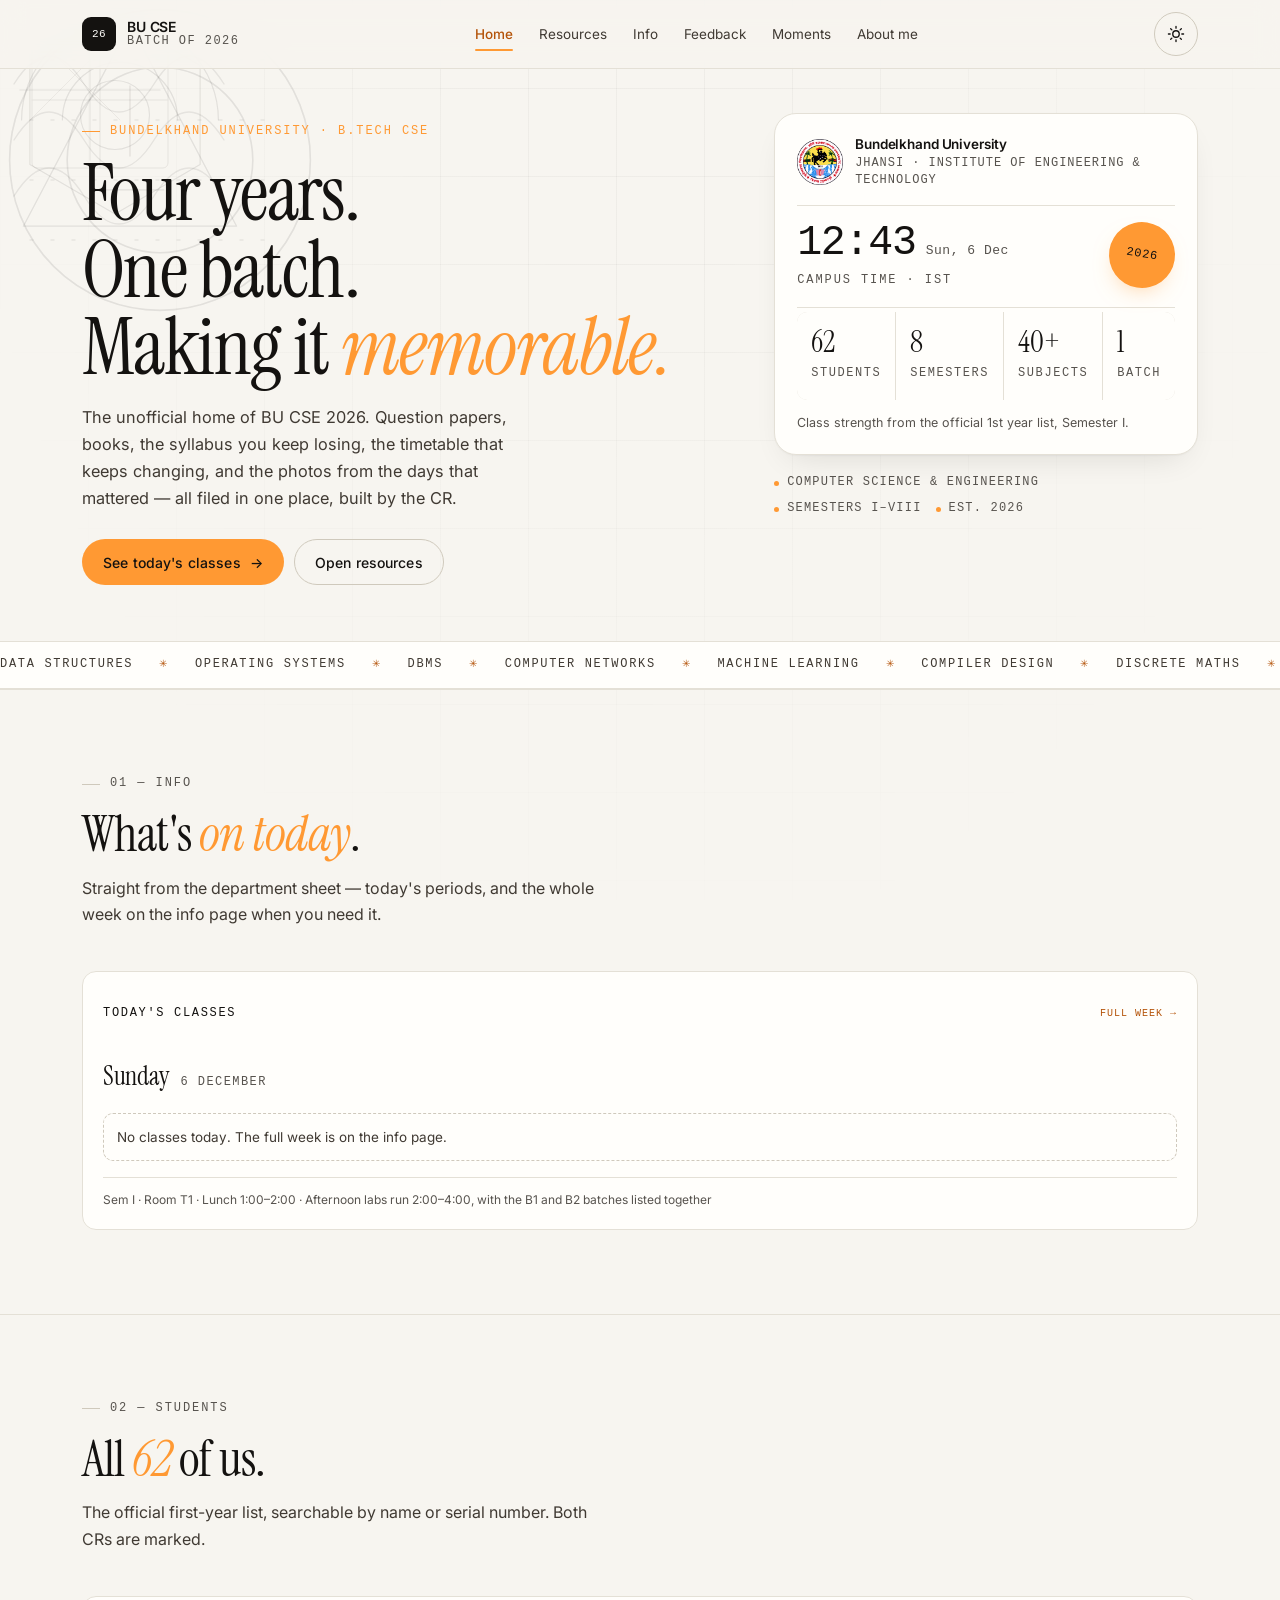
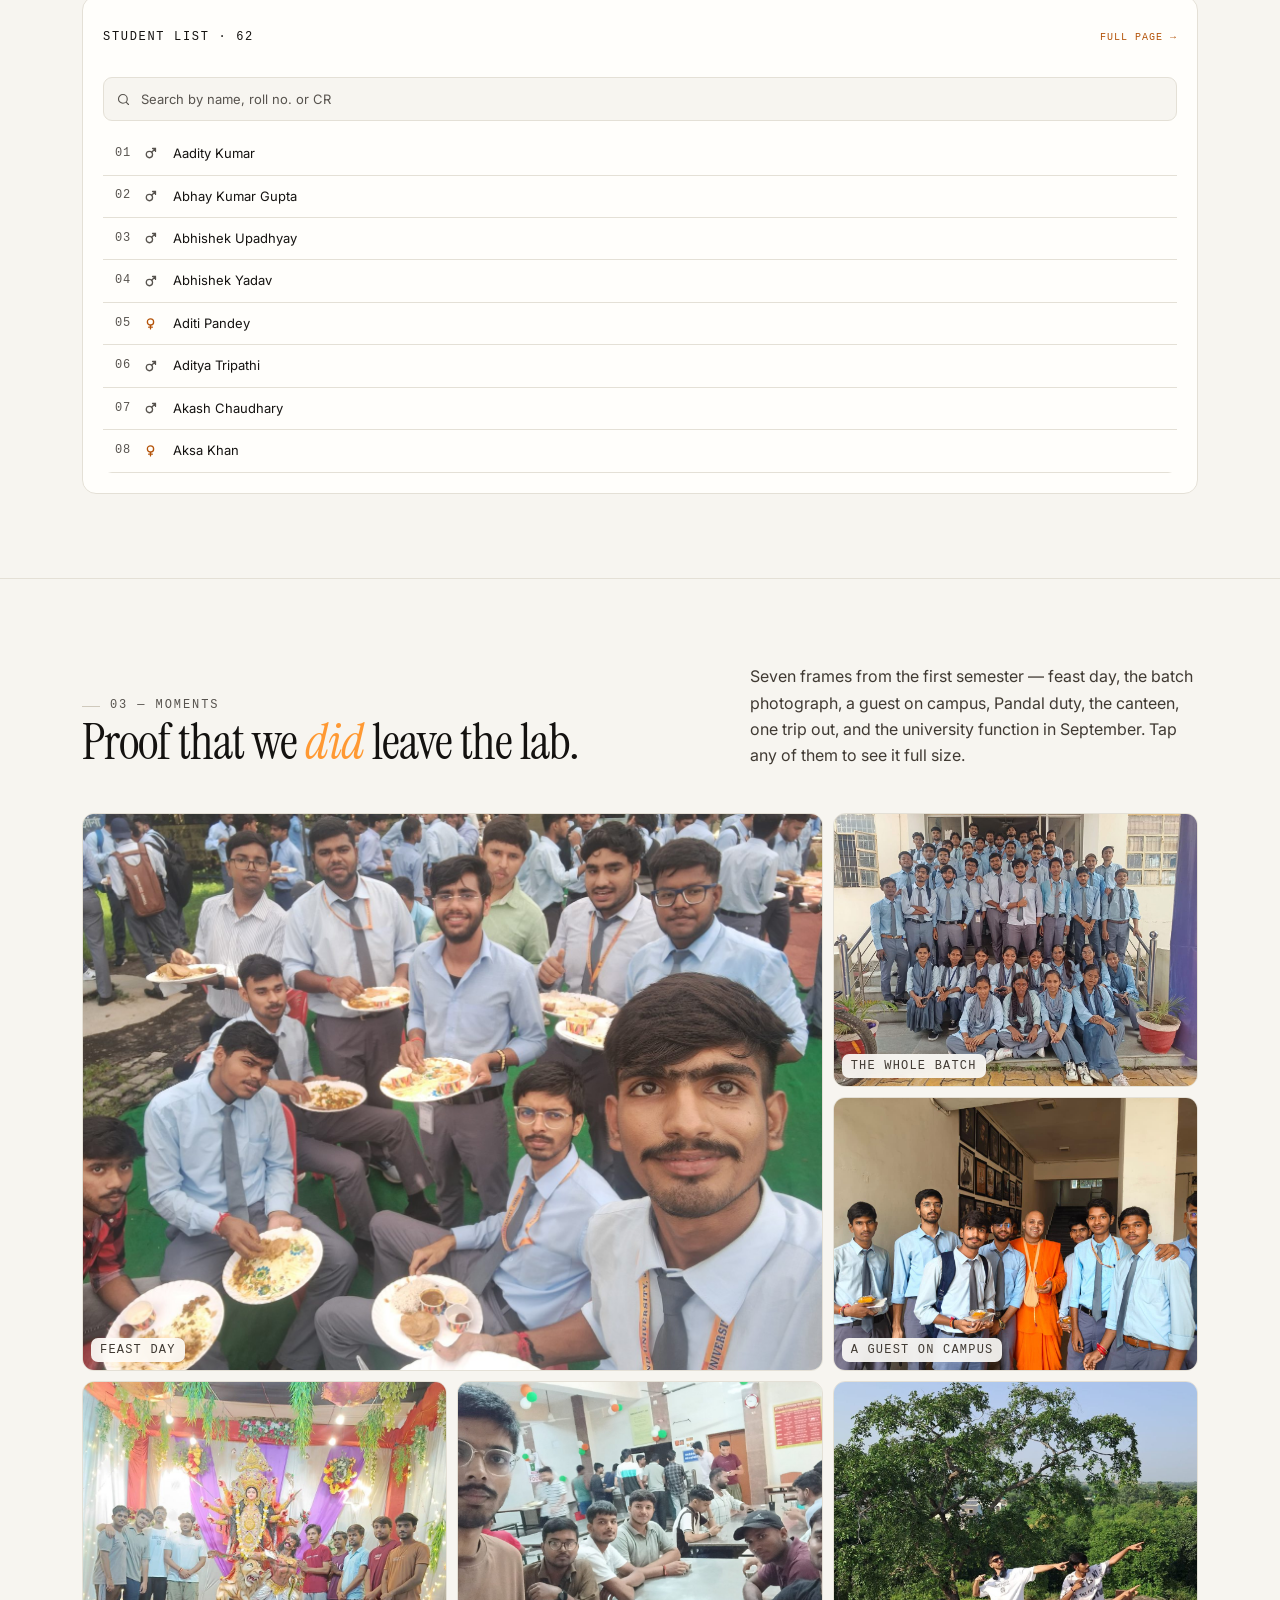
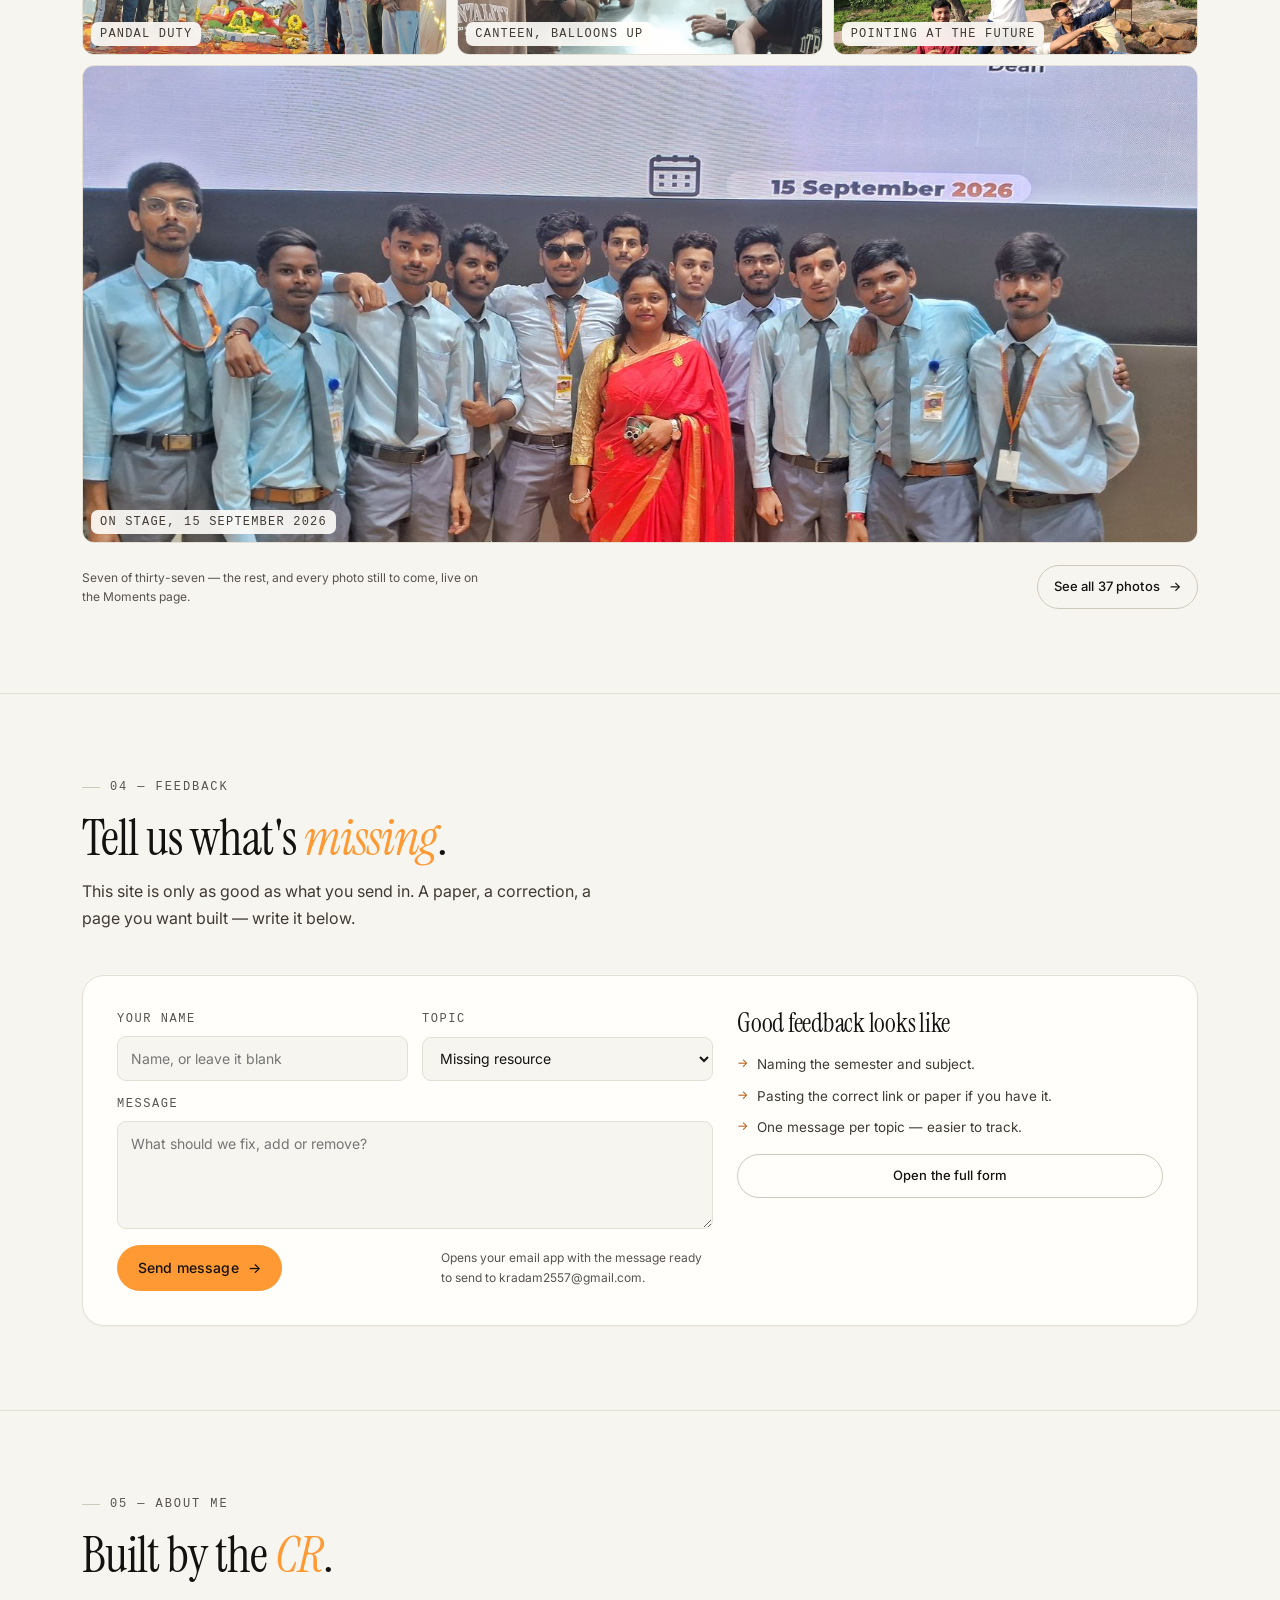
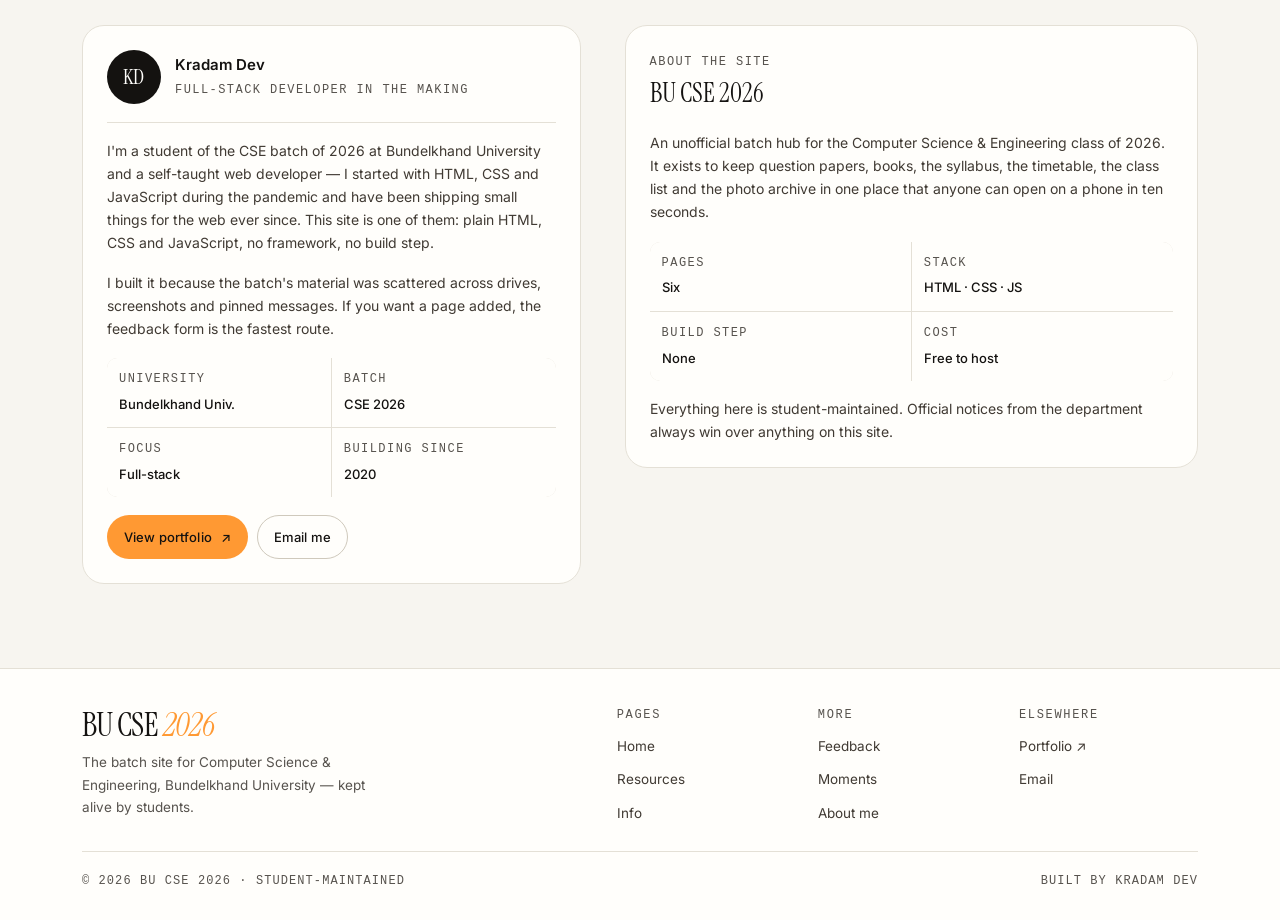
==== commit 25d29c97: "Slightly deeper scroll offset, reading back to books, date beside the campus clock" ====
--- a/index.html
+++ b/index.html
@@ -107,7 +107,10 @@
 
         <div class="hero-card__top">
           <div>
-            <div class="clock" id="clock">--:--</div>
+            <div class="clock-line">
+              <div class="clock" id="clock">--:--</div>
+              <span class="clock__date" data-clock-date></span>
+            </div>
             <span class="clock__zone" id="clock-zone">Campus time · IST</span>
           </div>
           <span class="badge-2026" aria-hidden="true">2026</span>
--- a/style.css
+++ b/style.css
@@ -37,7 +37,7 @@
 html {
   -webkit-text-size-adjust: 100%;
   scroll-behavior: smooth;
-  scroll-padding-top: 86px;
+  scroll-padding-top: 82px;
 }
 
 body {
@@ -429,6 +429,21 @@
   gap: 14px;
   padding-bottom: 16px;
   border-bottom: 1px solid var(--line);
+}
+
+.clock-line {
+  display: flex;
+  flex-wrap: wrap;
+  align-items: baseline;
+  gap: 4px 10px;
+}
+
+.clock__date {
+  font-family: var(--mono);
+  font-size: 13px;
+  letter-spacing: 0.04em;
+  color: var(--muted);
+  white-space: nowrap;
 }
 
 .clock {
@@ -2222,14 +2237,14 @@
 .gender--f { color: var(--accent-ink); }
 
 /* --- Books grid: tighter, packs across wide screens ----------------------- */
-#reading .info-panel {
+#books .info-panel {
   display: block;
   column-width: 300px;
   column-count: 3;
   column-gap: 12px;
 }
 
-#reading .panel {
+#books .panel {
   break-inside: avoid;
   -webkit-column-break-inside: avoid;
   page-break-inside: avoid;
@@ -2237,7 +2252,7 @@
   padding: 18px;
 }
 
-#reading .link-list a { padding: 12px 13px; }
+#books .link-list a { padding: 12px 13px; }
 
 /* --- Theme toggle --------------------------------------------------------- */
 .theme-toggle {
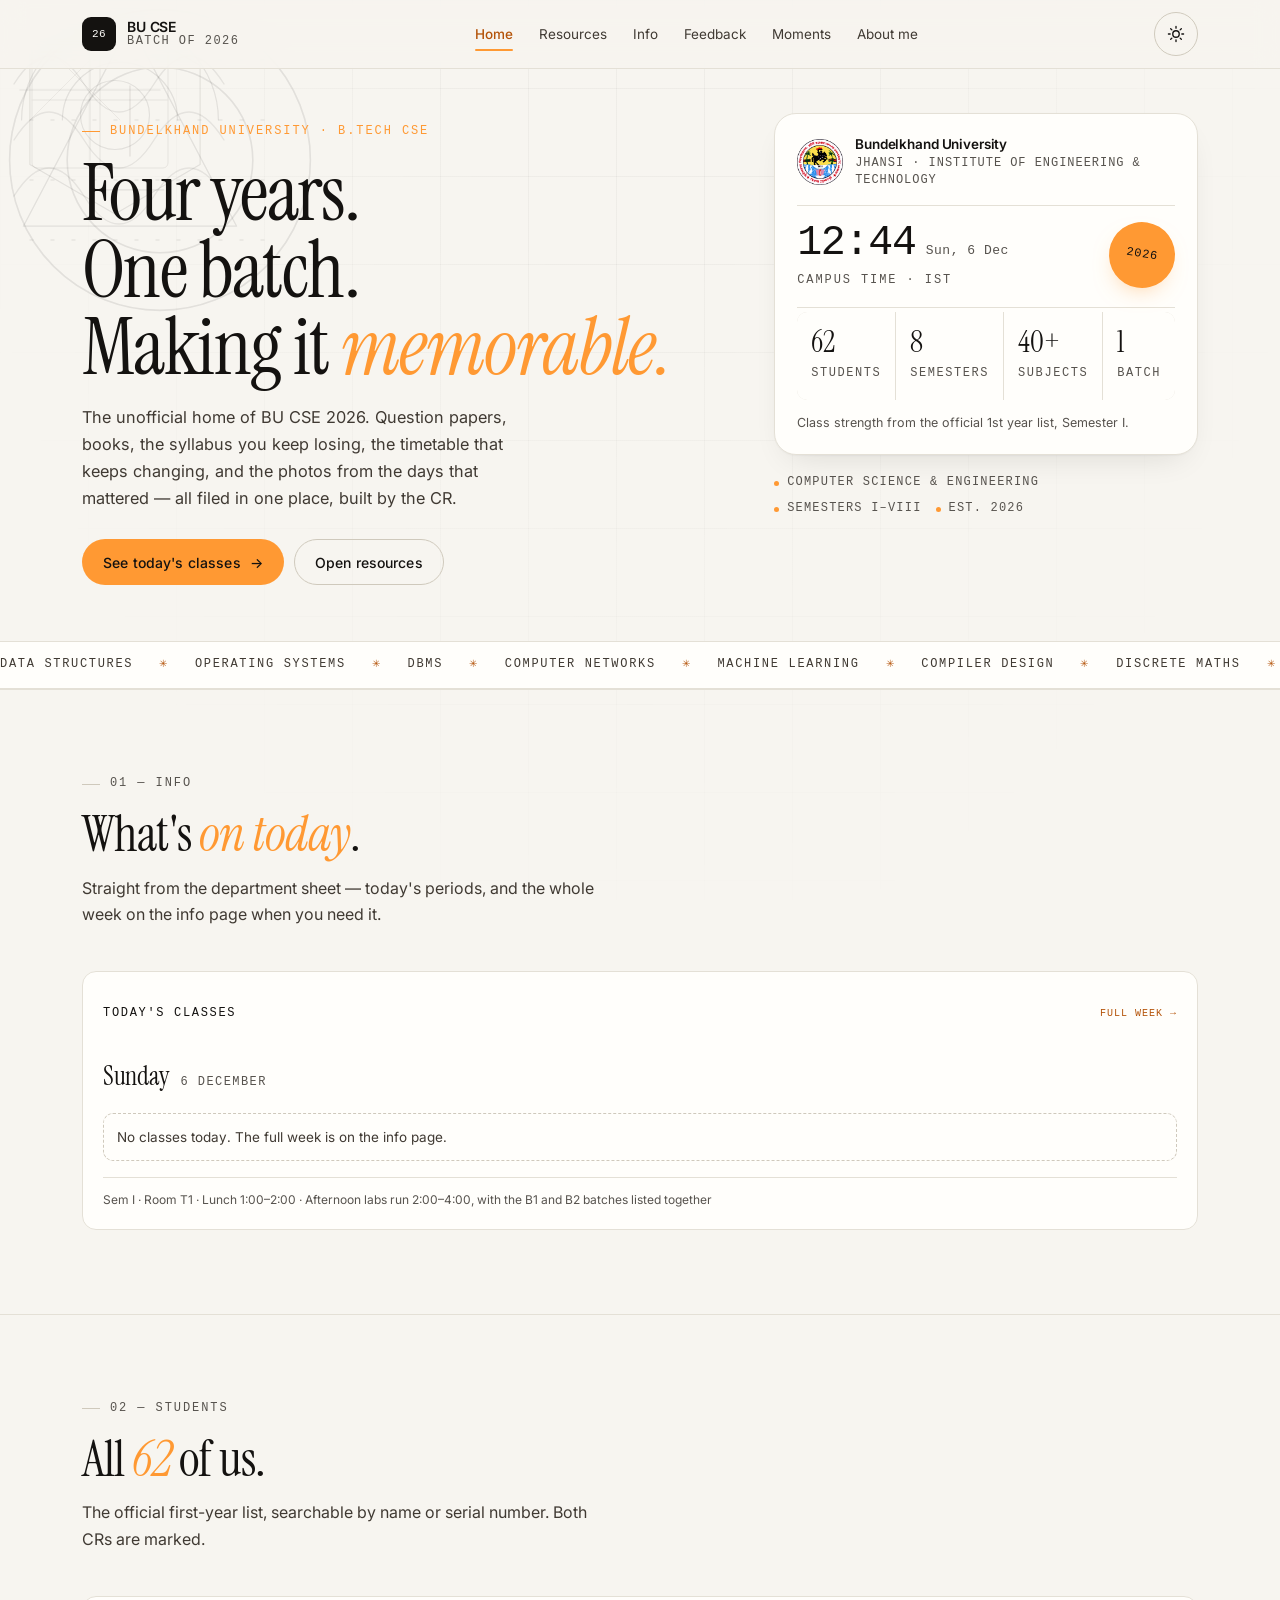
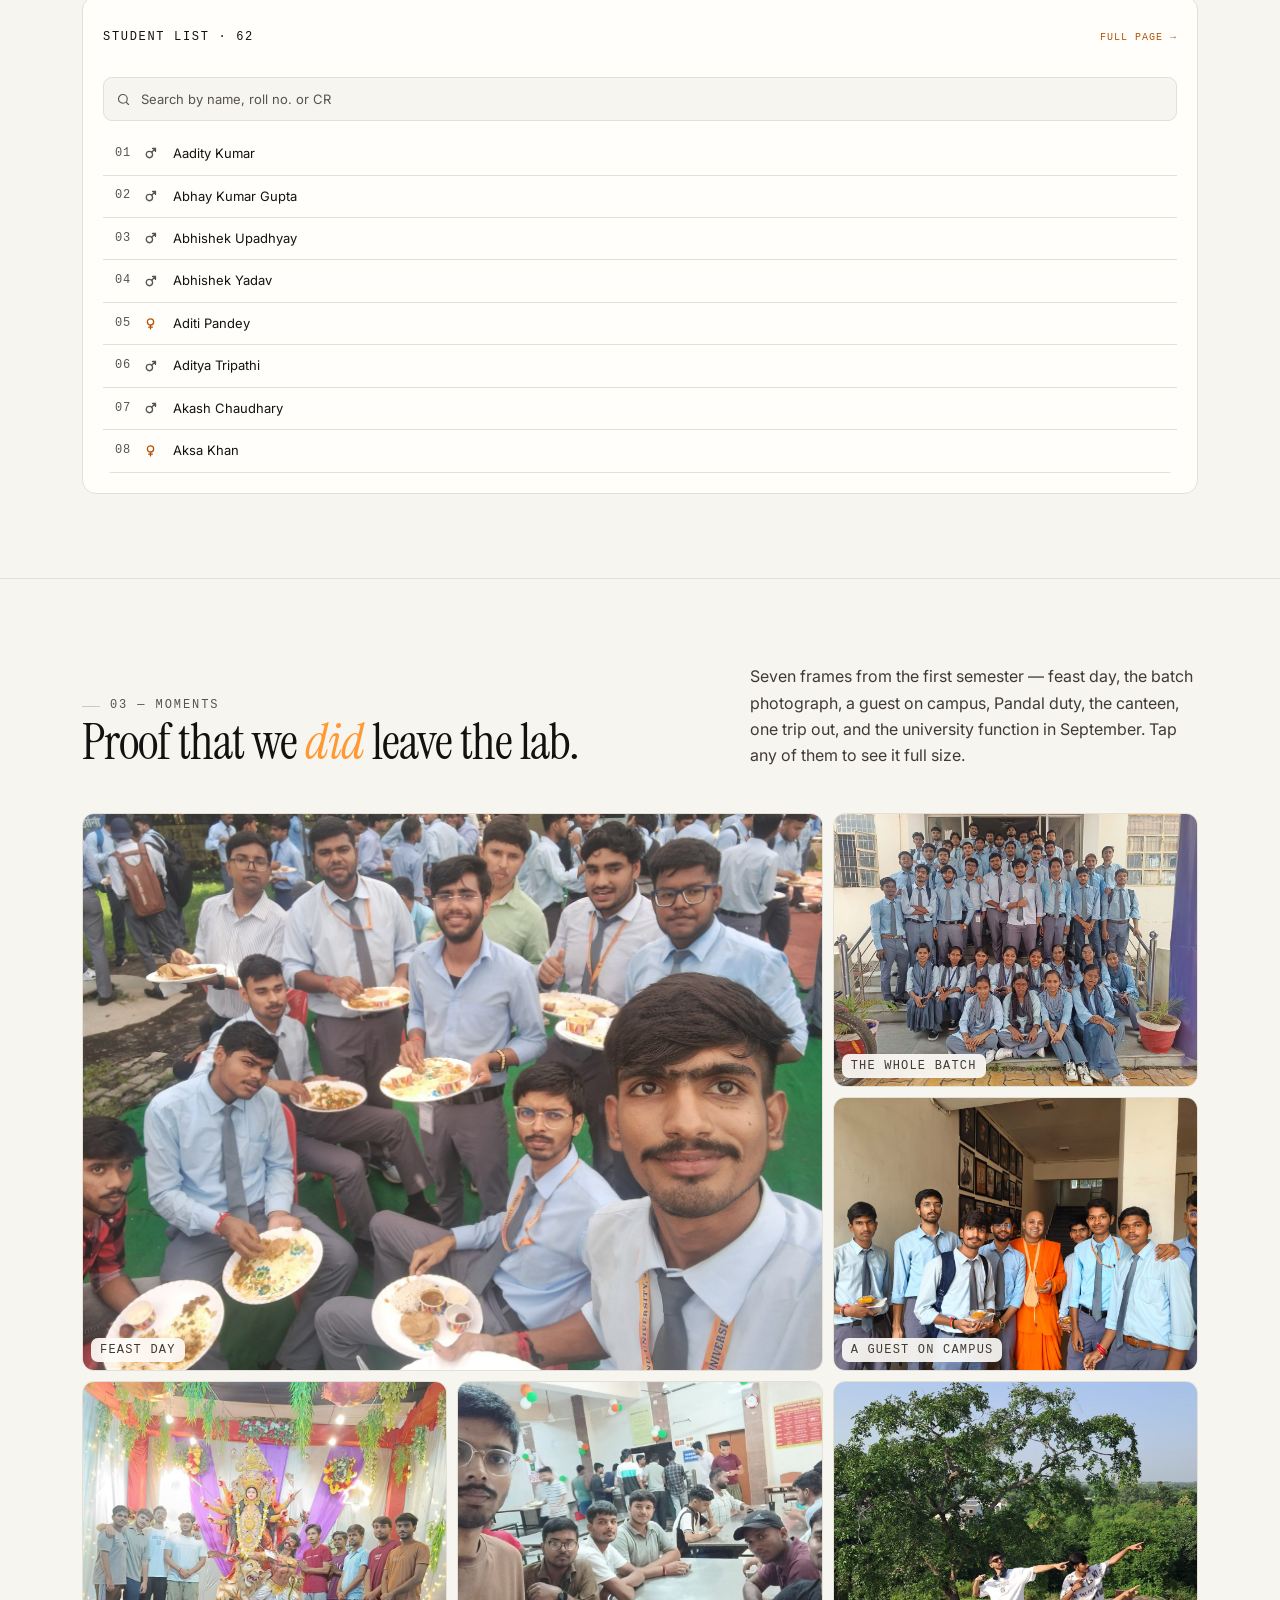
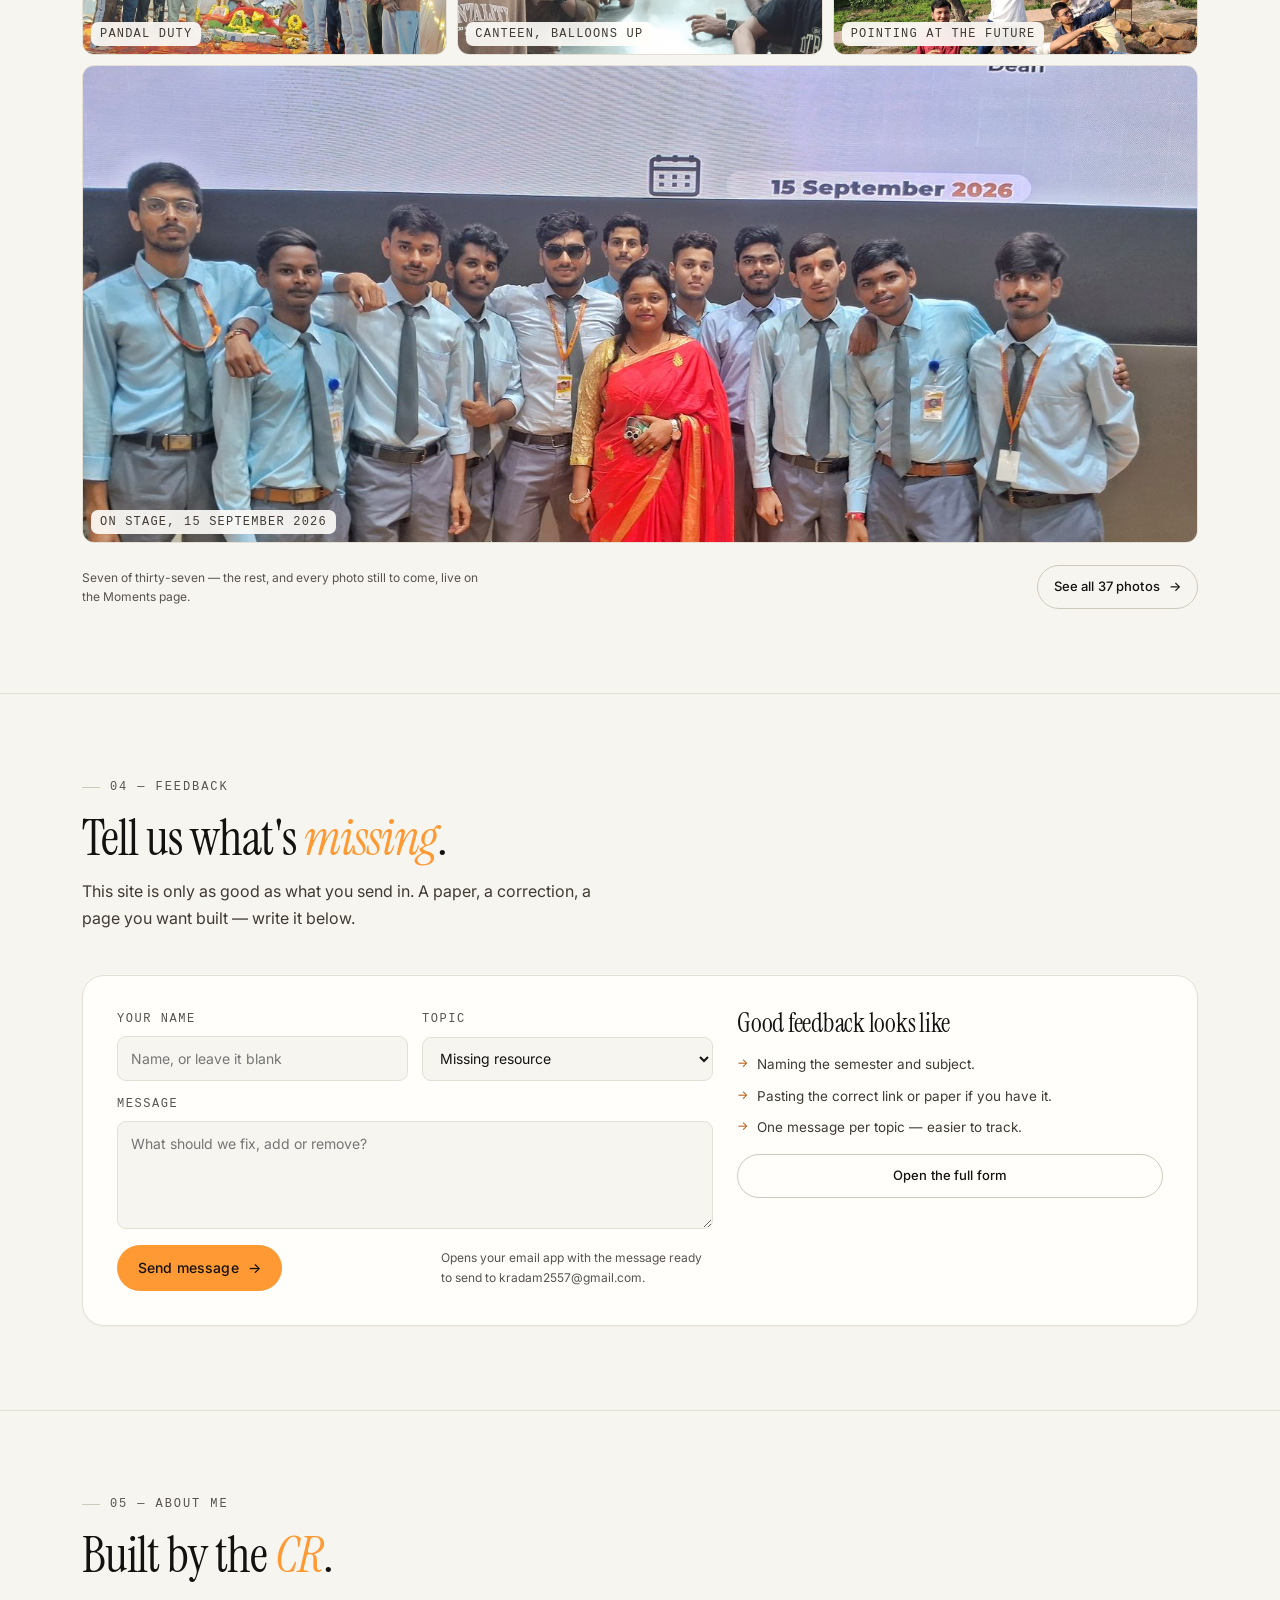
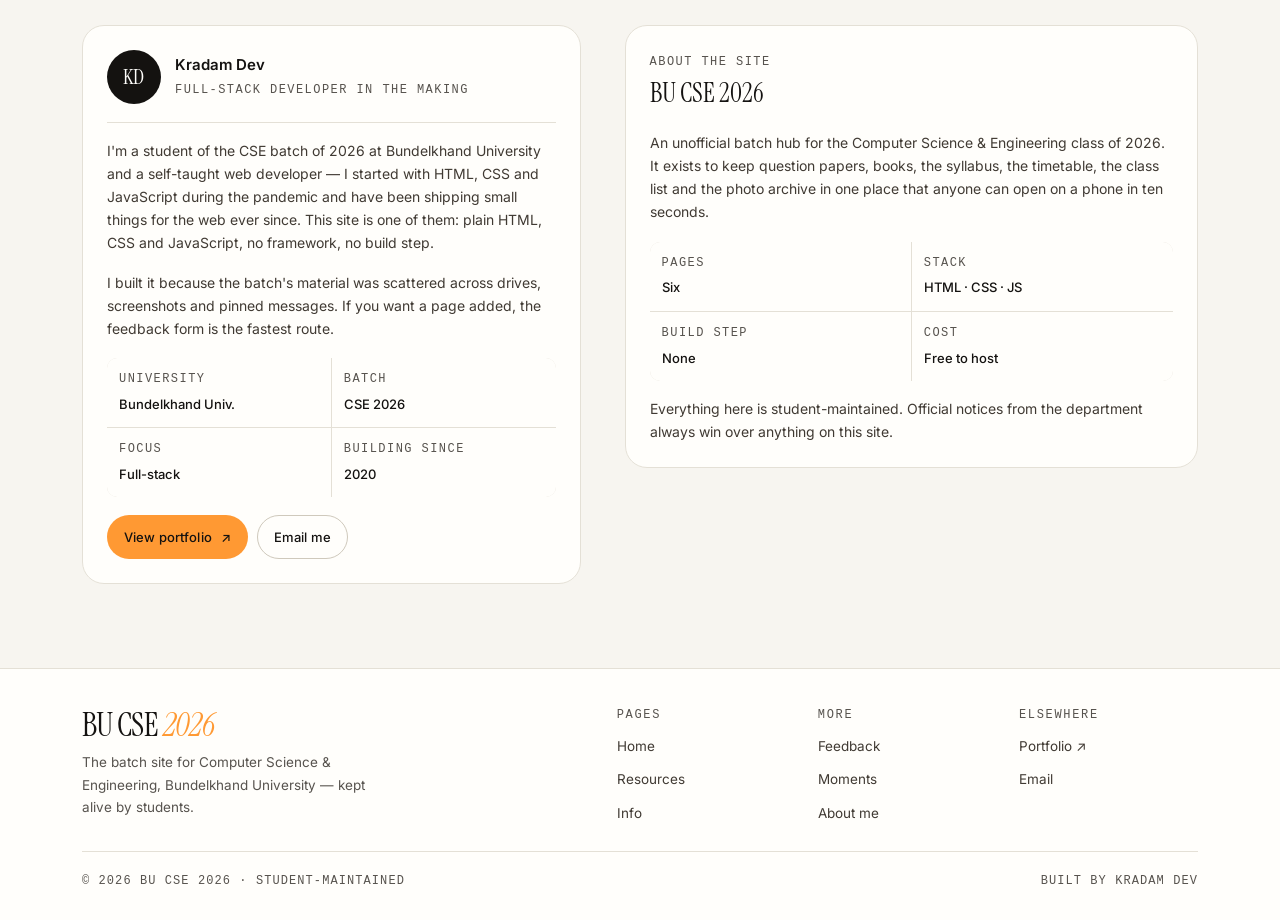
==== commit 9bba5f35: "See today's classes now lands on the card itself, 22px clear of the header" ====
--- a/index.html
+++ b/index.html
@@ -166,7 +166,7 @@
   </div>
 
   <!-- ================= INFO PREVIEW ================= -->
-  <section class="section" id="today">
+  <section class="section">
     <div class="wrap">
       <div class="section__head reveal">
         <span class="eyebrow">01 — Info</span>
@@ -177,7 +177,7 @@
         </p>
       </div>
 
-      <div class="panel reveal">
+      <div class="panel reveal" id="today">
         <div class="panel__head">
           <h3>Today's classes</h3>
           <a class="panel__link" href="info.html#timetable">Full week →</a>
--- a/style.css
+++ b/style.css
@@ -37,7 +37,8 @@
 html {
   -webkit-text-size-adjust: 100%;
   scroll-behavior: smooth;
-  scroll-padding-top: 82px;
+  /* anchors land tight; each section's own top padding supplies the gap */
+  scroll-padding-top: 5px;
 }
 
 body {
@@ -2164,9 +2165,10 @@
     align-content: center;
     gap: 3px;
     min-height: 52px;
+    margin: 0 2px;
     padding: 3px 1px;
-    border-radius: 10px;
-    color: var(--muted);
+    border-radius: 12px;
+    color: var(--ink-2);
     font-size: 12px;
     line-height: 1.15;
     letter-spacing: -0.01em;
@@ -2178,17 +2180,17 @@
 
   .bottom-nav a:active { background: rgba(20, 18, 16, 0.04); }
 
-  .bottom-nav a[aria-current="page"] { color: var(--accent-ink); font-weight: 600; }
+  .bottom-nav a[aria-current="page"] {
+    background: var(--accent-soft);
+    color: #9a3f06;
+    font-weight: 600;
+  }
 
   .bottom-nav a[aria-current="page"] svg { stroke-width: 2; }
 
-  .bottom-nav a[aria-current="page"]::after {
-    content: "";
-    width: 4px;
-    height: 4px;
-    margin-top: 1px;
-    border-radius: 50%;
-    background: var(--accent);
+  [data-theme="dark"] .bottom-nav a[aria-current="page"] {
+    color: var(--accent-ink);
+    background: rgba(255, 153, 51, 0.16);
   }
 }
 
@@ -2351,3 +2353,48 @@
 @media (max-width: 859px) {
   .theme-toggle { width: 44px; height: 44px; }
 }
+
+@media (max-width: 899px) {
+  html { scroll-padding-top: 14px; }
+}
+
+/* --- Feedback page -------------------------------------------------------- */
+.body-copy { font-size: 13.5px; line-height: 1.6; color: var(--ink-2); }
+
+.cta-row {
+  display: flex;
+  flex-wrap: wrap;
+  align-items: center;
+  gap: 10px 14px;
+  margin-top: 18px;
+}
+
+.cta-row__note { font-size: 12.5px; color: var(--muted); max-width: 42ch; line-height: 1.5; }
+
+.numbered { display: grid; gap: 11px; margin: 0; padding: 0; list-style: none; counter-reset: step; }
+
+.numbered li {
+  display: grid;
+  grid-template-columns: 20px 1fr;
+  gap: 10px;
+  font-size: 13.5px;
+  line-height: 1.55;
+  color: var(--ink-2);
+}
+
+.numbered li::before {
+  counter-increment: step;
+  content: counter(step);
+  font-family: var(--mono);
+  font-size: 12px;
+  color: var(--accent-ink);
+  padding-top: 2px;
+}
+
+/* The "See today's classes" button lands on the card, clear of the sticky header.
+   Only this anchor is offset; the global scroll-padding is untouched. */
+#today { scroll-margin-top: 86px; }
+
+@media (max-width: 899px) {
+  #today { scroll-margin-top: 77px; }
+}
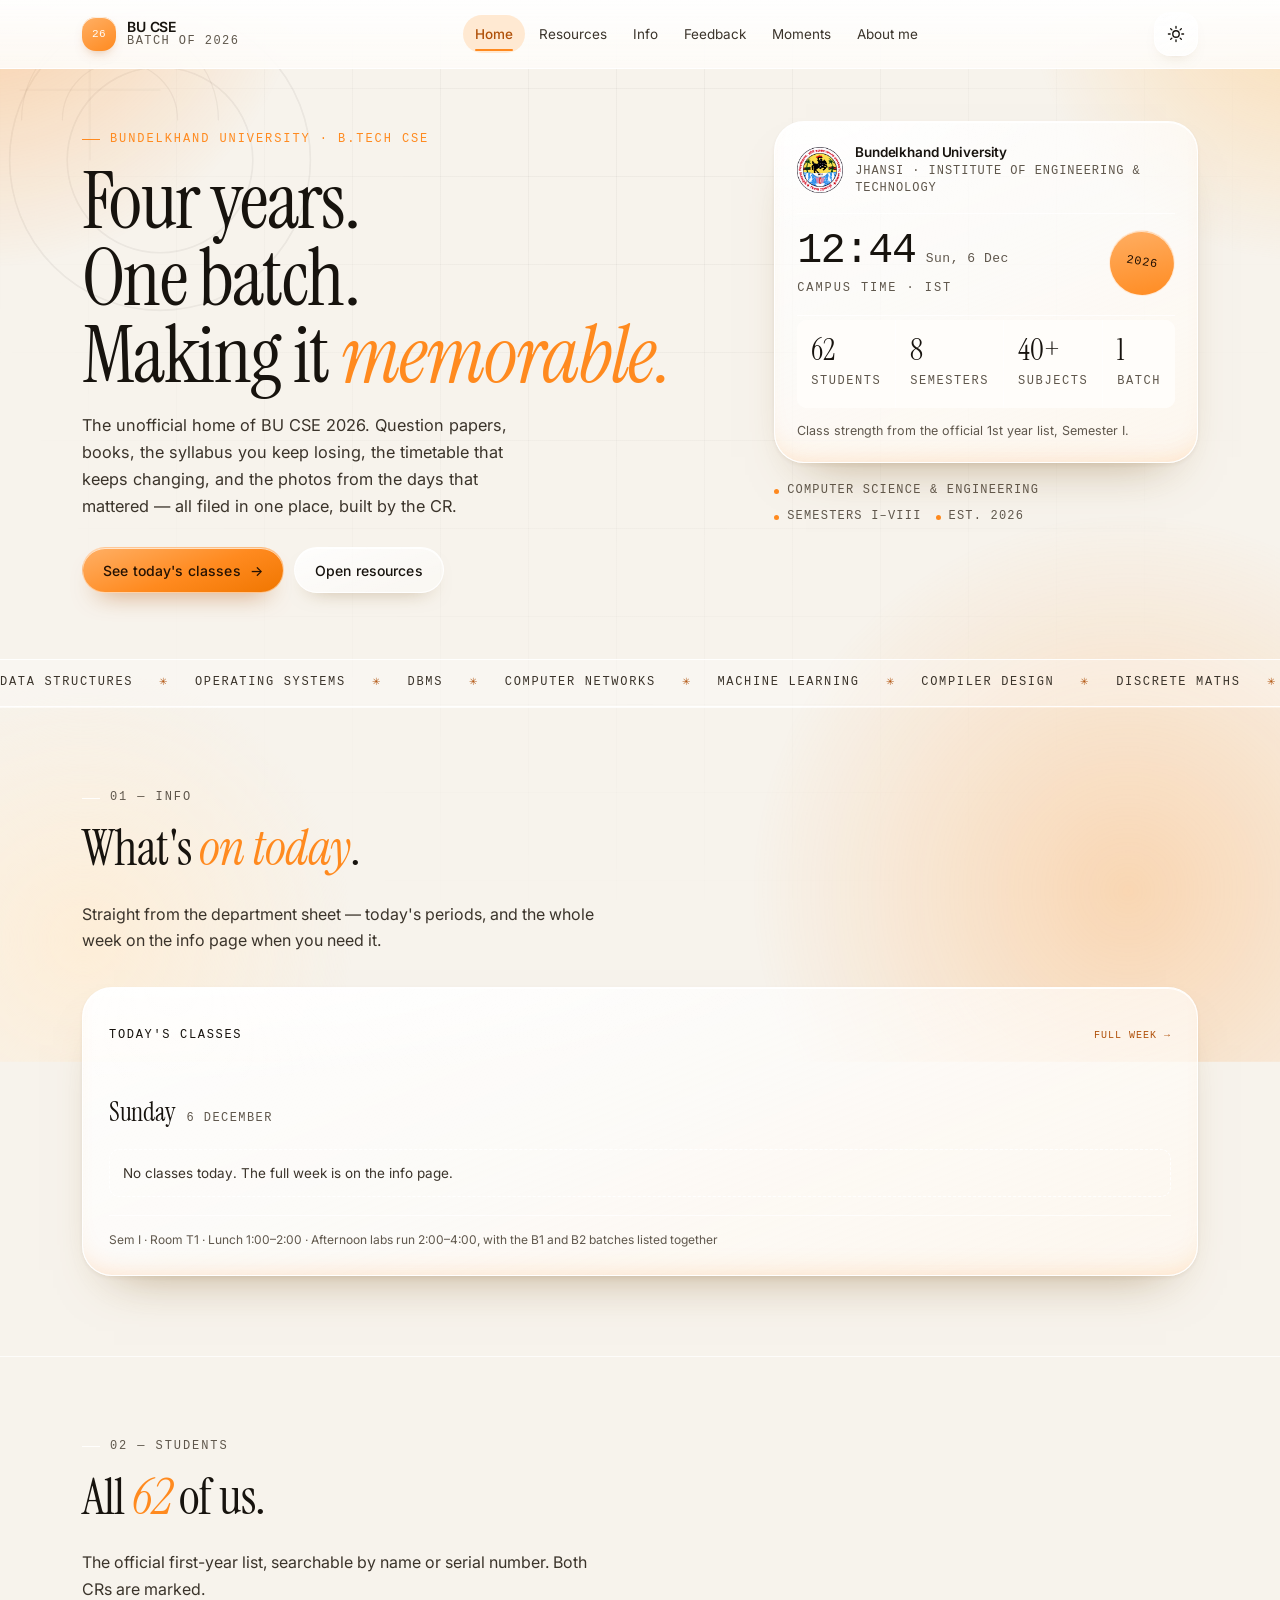
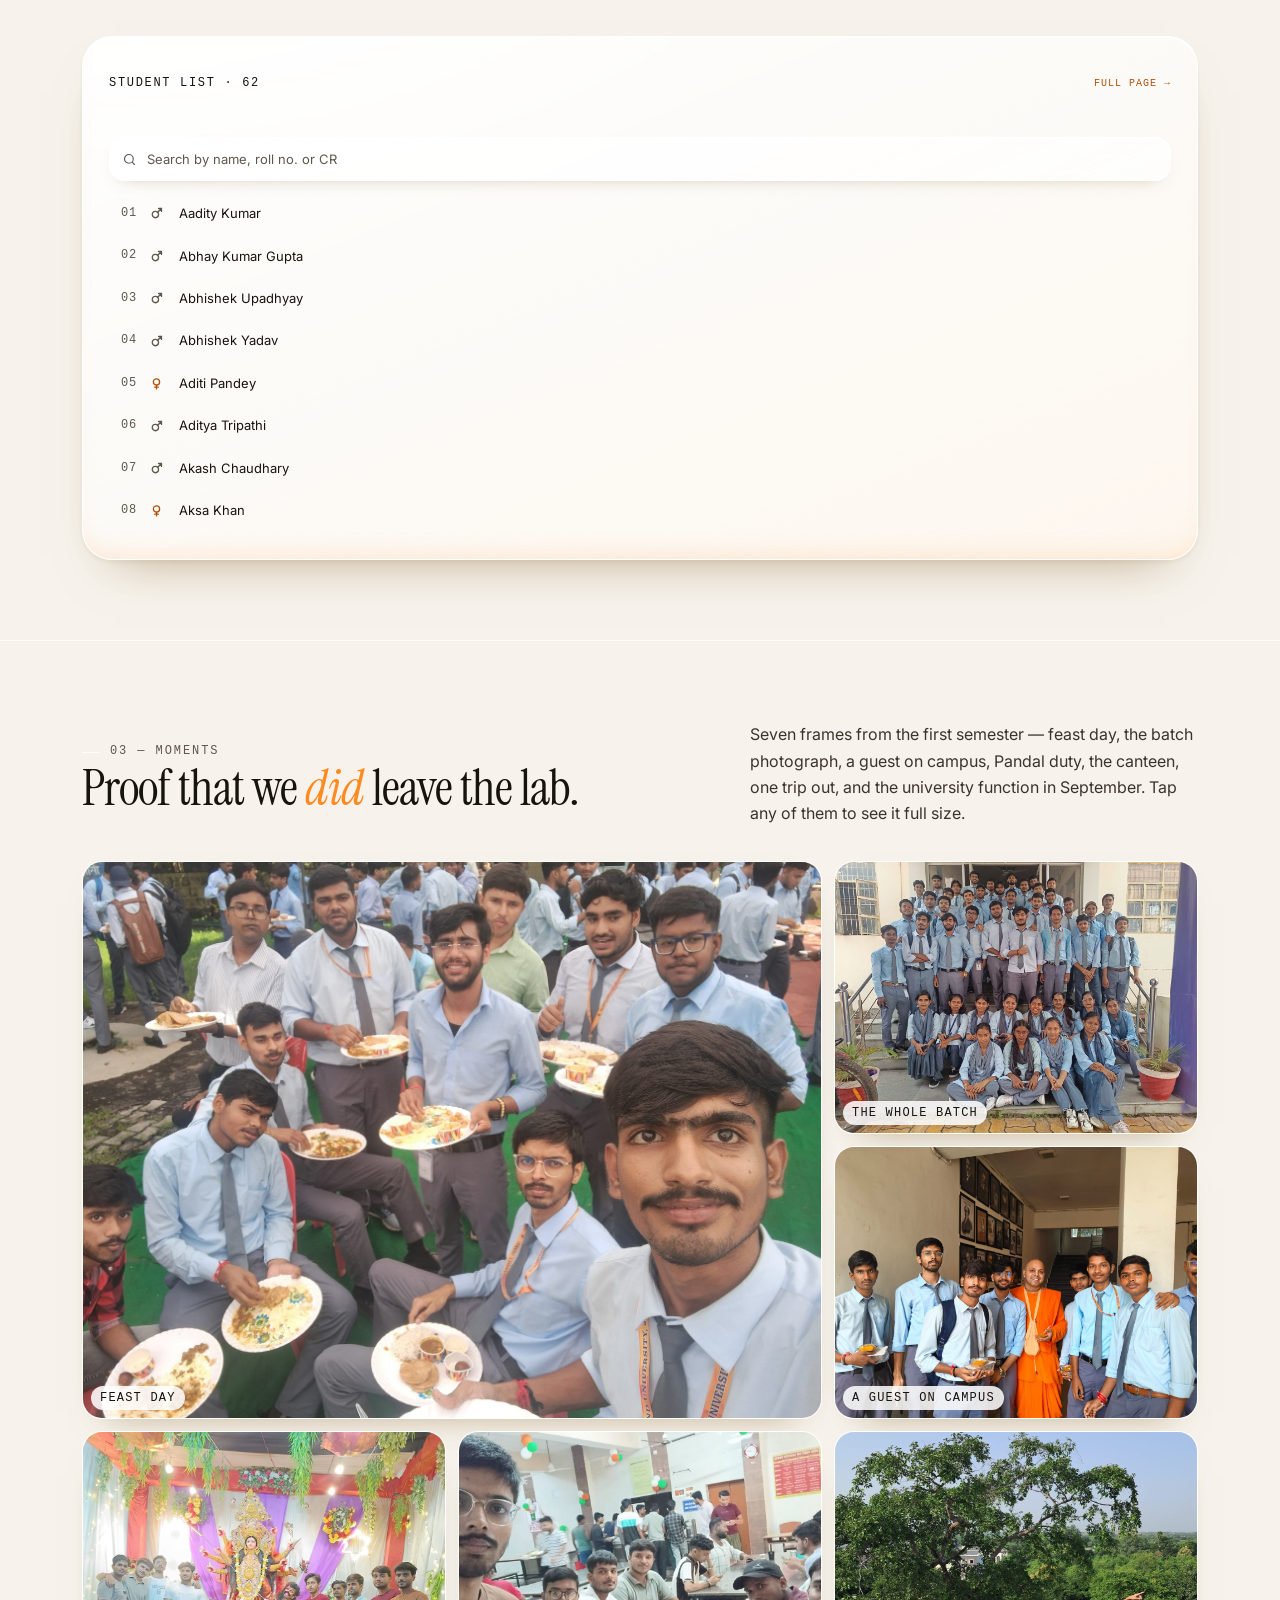
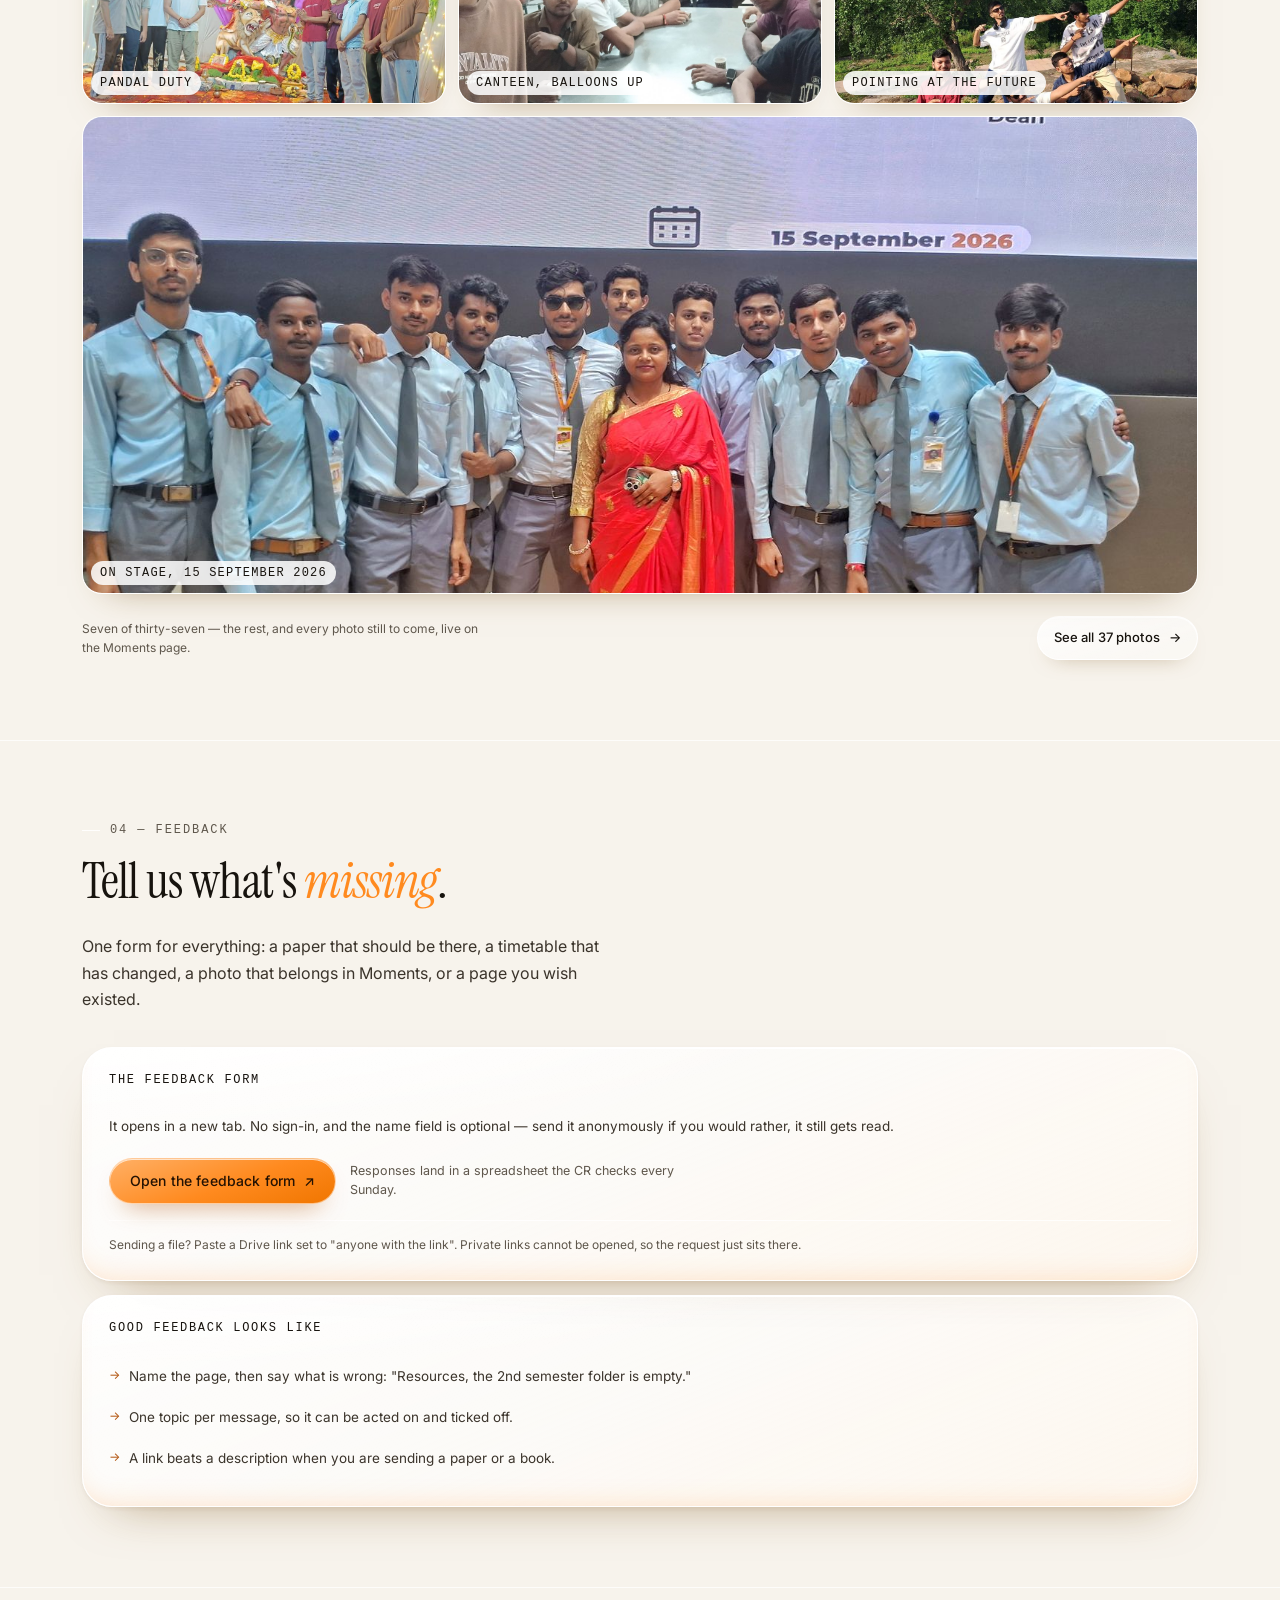
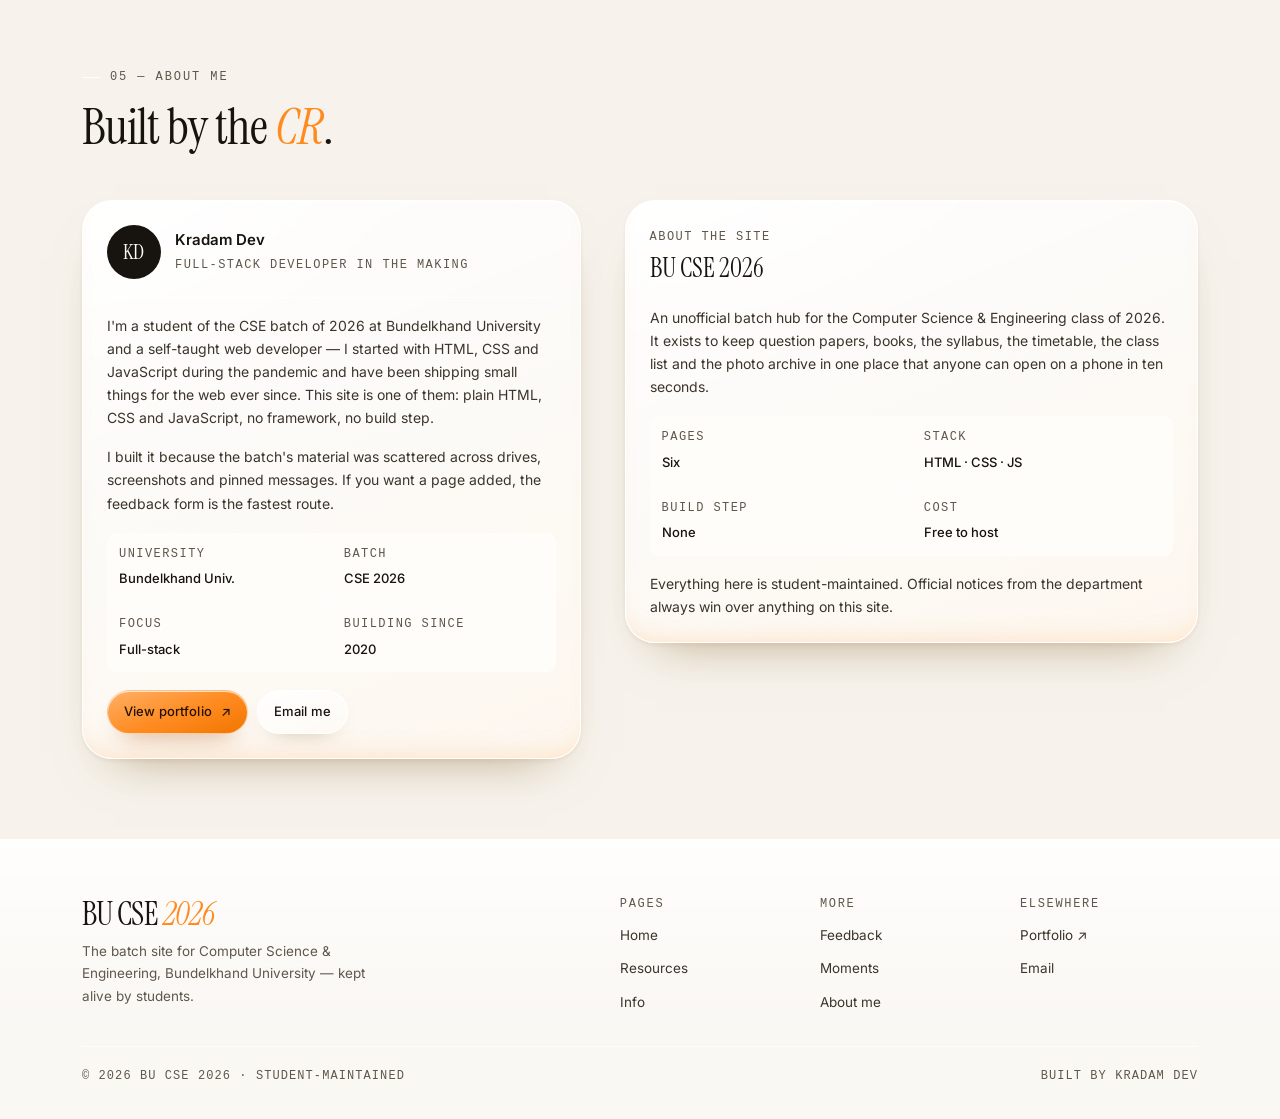
==== commit 689089cd: "Home: feedback section now mirrors the feedback page Replaces the inline mailto form and the side no" ====
--- a/index.html
+++ b/index.html
@@ -368,53 +368,46 @@
         <span class="eyebrow">04 — Feedback</span>
         <h2>Tell us what's <em>missing</em>.</h2>
         <p class="lead">
-          This site is only as good as what you send in. A paper, a correction, a page you want
-          built — write it below.
-        </p>
-      </div>
-
-      <div class="feedback-panel reveal">
-        <form class="form" action="mailto:kradam2557@gmail.com" method="post" enctype="text/plain" data-mail-form>
-          <div class="field-row">
-            <div class="field">
-              <label for="fb-name">Your name</label>
-              <input id="fb-name" name="name" type="text" placeholder="Name, or leave it blank" autocomplete="name">
-            </div>
-            <div class="field">
-              <label for="fb-topic">Topic</label>
-              <select id="fb-topic" name="topic">
-                <option>Missing resource</option>
-                <option>Wrong information</option>
-                <option>Site idea</option>
-                <option>Something else</option>
-              </select>
-            </div>
-          </div>
-
-          <div class="field field--grow">
-            <label for="fb-message">Message</label>
-            <textarea id="fb-message" name="message" rows="4" required placeholder="What should we fix, add or remove?"></textarea>
-          </div>
-
-          <div class="form__foot">
-            <button class="btn btn--accent" type="submit">
-              Send message
-              <span class="arrow" aria-hidden="true">→</span>
-            </button>
-            <p class="form__hint">Opens your email app with the message ready to send to kradam2557@gmail.com.</p>
-          </div>
-        </form>
-
-        <aside class="feedback-aside">
+          One form for everything: a paper that should be there, a timetable that has changed, a
+          photo that belongs in Moments, or a page you wish existed.
+        </p>
+      </div>
+
+      <div class="panel reveal">
+        <div class="panel__head">
+          <h3>The feedback form</h3>
+        </div>
+
+        <p class="body-copy">
+          It opens in a new tab. No sign-in, and the name field is optional — send it anonymously if
+          you would rather, it still gets read.
+        </p>
+
+        <div class="cta-row">
+          <a class="btn btn--accent" href="https://forms.gle/D4sn3pjMQY5LQmaW8" target="_blank" rel="noopener">
+            Open the feedback form
+            <span class="arrow" aria-hidden="true">&#8599;</span>
+          </a>
+          <span class="cta-row__note">Responses land in a spreadsheet the CR checks every Sunday.</span>
+        </div>
+
+        <p class="panel__foot">
+          Sending a file? Paste a Drive link set to "anyone with the link". Private links cannot be
+          opened, so the request just sits there.
+        </p>
+      </div>
+
+      <div class="panel reveal" style="margin-top:14px">
+        <div class="panel__head">
           <h3>Good feedback looks like</h3>
-          <ul class="checklist">
-            <li>Naming the semester and subject.</li>
-            <li>Pasting the correct link or paper if you have it.</li>
-            <li>One message per topic — easier to track.</li>
-          </ul>
-          <a class="btn btn--ghost btn--sm" href="feedback.html">Open the full form</a>
-        </aside>
-      </div>
+        </div>
+        <ul class="checklist">
+          <li>Name the page, then say what is wrong: "Resources, the 2nd semester folder is empty."</li>
+          <li>One topic per message, so it can be acted on and ticked off.</li>
+          <li>A link beats a description when you are sending a paper or a book.</li>
+        </ul>
+      </div>
+
     </div>
   </section>
 
--- a/style.css
+++ b/style.css
@@ -2398,3 +2398,498 @@
 @media (max-width: 899px) {
   #today { scroll-margin-top: 77px; }
 }
+
+/* ==========================================================================
+   LIQUID GLASS LAYER
+   Soft, fluid surfaces: deep rounding, glossy specular tops, warm amber
+   refraction, slow drifting light. No per-element backdrop blur, so the
+   page stays smooth while still reading as glass.
+   ========================================================================== */
+
+:root {
+  --paper: #f7f3ec;
+  --paper-2: #fffdfa;
+  --ink: #17130e;
+  --ink-2: #3b342b;
+  --muted: #5f574c;
+  --line: rgba(255, 255, 255, 0.75);
+  --line-strong: rgba(255, 255, 255, 0.9);
+  --accent: #ff8a1f;
+  --accent-ink: #b0510a;
+  --accent-soft: #ffe9d2;
+
+  --radius: 22px;
+  --radius-lg: 30px;
+  --shadow-sm: 0 2px 6px -2px rgba(120, 80, 20, 0.18);
+  --shadow: 0 26px 50px -32px rgba(120, 80, 20, 0.5), 0 2px 6px -2px rgba(120, 80, 20, 0.14);
+
+  --liquid-fill-1: rgba(255, 255, 255, 0.78);
+  --liquid-fill-2: rgba(255, 255, 255, 0.4);
+  --liquid-fill-3: rgba(255, 246, 235, 0.62);
+  --liquid-edge: rgba(255, 255, 255, 0.9);
+  --liquid-glow: rgba(255, 138, 31, 0.28);
+  --liquid-spec: rgba(255, 255, 255, 0.95);
+  --liquid-tint-strong: rgba(255, 255, 255, 0.5);
+  --liquid-tint-soft: rgba(255, 255, 255, 0.28);
+  --liquid-tint-hover: rgba(255, 255, 255, 0.52);
+  --liquid-scroll: rgba(23, 19, 14, 0.22);
+
+  --sp-1: 6px;  --sp-2: 10px; --sp-3: 14px; --sp-4: 18px;
+  --sp-5: 24px; --sp-6: 32px; --sp-7: 44px; --sp-8: 60px; --sp-9: 80px;
+}
+
+/* --- the light the glass floats on --------------------------------------- */
+body::after {
+  content: "";
+  position: fixed;
+  inset: -18%;
+  z-index: 0;
+  pointer-events: none;
+  background:
+    radial-gradient(42vmax 42vmax at 12% 8%, rgba(255, 138, 31, 0.4), transparent 62%),
+    radial-gradient(36vmax 36vmax at 88% 12%, rgba(255, 197, 120, 0.5), transparent 60%),
+    radial-gradient(46vmax 46vmax at 78% 86%, rgba(255, 160, 70, 0.34), transparent 64%),
+    radial-gradient(34vmax 34vmax at 18% 90%, rgba(255, 236, 210, 0.8), transparent 62%);
+  animation: liquid-drift 46s ease-in-out infinite alternate;
+  will-change: transform;
+}
+
+@keyframes liquid-drift {
+  from { transform: translate3d(0, 0, 0) scale(1); }
+  to   { transform: translate3d(3%, -3%, 0) scale(1.08); }
+}
+
+.bg-art__shape { opacity: 0.05; }
+.bg-art__tri, .bg-art__hex, .bg-art__dots, .bg-art__wave, .bg-art__cross, .bg-art__square { display: none; }
+
+/* --- the glass recipe ---------------------------------------------------- */
+.hero-card,
+.panel,
+.inside-card,
+.file-card,
+.project-card,
+.about-card,
+.feedback-aside,
+.portfolio-cta,
+.timetable--grid,
+.student-list,
+.stub,
+.section-nav a,
+.theme-toggle,
+.nav-toggle,
+.search-field,
+.field input,
+.field select,
+.field textarea {
+  background-color: var(--liquid-fill-2);
+  background-image:
+    /* specular: the wet highlight that sits at the top-left of a curved pane */
+    radial-gradient(120% 90% at 8% -10%, var(--liquid-spec) 0%, transparent 46%),
+    /* body of the liquid: light sinking to a warm tint at the far edge */
+    linear-gradient(158deg, var(--liquid-fill-1) 0%, var(--liquid-fill-2) 42%, var(--liquid-fill-3) 100%);
+  border: 1px solid var(--liquid-edge);
+  border-radius: var(--radius-lg);
+  box-shadow:
+    0 26px 50px -32px rgba(120, 80, 20, 0.55),
+    0 2px 6px -2px rgba(120, 80, 20, 0.14),
+    inset 0 1px 0 rgba(255, 255, 255, 0.95),
+    inset 0 -18px 30px -22px var(--liquid-glow);
+  transition: transform 240ms cubic-bezier(0.22, 0.61, 0.36, 1),
+              box-shadow 240ms ease, border-color 240ms ease;
+}
+
+.panel:hover,
+.inside-card:hover,
+.file-card:hover,
+.project-card:hover,
+.about-card:hover {
+  transform: translateY(-3px);
+  box-shadow:
+    0 34px 60px -34px rgba(120, 80, 20, 0.6),
+    0 4px 10px -4px rgba(120, 80, 20, 0.18),
+    inset 0 1px 0 rgba(255, 255, 255, 0.95),
+    inset 0 -20px 34px -22px var(--liquid-glow);
+}
+
+/* small surfaces: same liquid, tighter radius */
+.section-nav a,
+.theme-toggle,
+.nav-toggle,
+.search-field,
+.field input,
+.field select,
+.field textarea {
+  border-radius: 16px;
+  background-image:
+    radial-gradient(120% 90% at 10% -20%, var(--liquid-spec) 0%, transparent 50%),
+    linear-gradient(158deg, var(--liquid-fill-1), var(--liquid-fill-2));
+  box-shadow: inset 0 1px 0 rgba(255, 255, 255, 0.9), 0 8px 18px -14px rgba(120, 80, 20, 0.5);
+}
+
+/* --- header and bars ----------------------------------------------------- */
+.site-header {
+  background-color: rgba(252, 249, 243, 0.88);
+  background-image: linear-gradient(180deg, rgba(255, 255, 255, 0.9), rgba(255, 255, 255, 0.35));
+  border-bottom: 1px solid var(--liquid-edge);
+  backdrop-filter: none;
+  -webkit-backdrop-filter: none;
+}
+
+.bottom-nav {
+  background-color: rgba(252, 249, 243, 0.94);
+  background-image: linear-gradient(0deg, rgba(255, 255, 255, 0.9), rgba(255, 255, 255, 0.35));
+  border-top: 1px solid var(--liquid-edge);
+  backdrop-filter: none;
+  -webkit-backdrop-filter: none;
+}
+
+.brand__mark {
+  border-radius: 14px;
+  background-image: linear-gradient(150deg, #ffb066, var(--accent));
+  box-shadow: inset 0 1px 0 rgba(255, 255, 255, 0.8), 0 6px 14px -8px rgba(176, 81, 10, 0.7);
+}
+
+.nav a { border-radius: 999px; }
+.nav a[aria-current="page"] { background: var(--accent-soft); color: var(--accent-ink); }
+
+/* --- buttons: pill, glossy ---------------------------------------------- */
+.btn {
+  border-radius: 999px;
+  border: 1px solid var(--liquid-edge);
+  box-shadow: inset 0 1px 0 rgba(255, 255, 255, 0.85), 0 10px 22px -16px rgba(120, 80, 20, 0.6);
+  transition: transform 200ms cubic-bezier(0.22, 0.61, 0.36, 1), box-shadow 200ms ease;
+}
+
+.btn:hover { transform: translateY(-2px); }
+
+.btn--accent {
+  background: linear-gradient(160deg, #ffb066 0%, var(--accent) 55%, #f07600 100%);
+  color: #241203;
+  border-color: rgba(255, 255, 255, 0.5);
+  box-shadow: inset 0 1px 0 rgba(255, 255, 255, 0.7), 0 14px 26px -16px rgba(176, 81, 10, 0.75);
+}
+
+.btn--ghost {
+  background-color: var(--liquid-fill-2);
+  background-image: linear-gradient(158deg, var(--liquid-fill-1), transparent 80%);
+  color: var(--ink);
+}
+
+/* --- tables inside the pane --------------------------------------------- */
+.timetable--grid {
+  background-color: transparent;
+  background-image: none;
+  box-shadow: inset 0 1px 0 rgba(255, 255, 255, 0.95);
+  border-color: var(--liquid-edge);
+  overflow: hidden;
+}
+
+.timetable--grid th,
+.timetable--grid td { background-color: transparent; border-color: rgba(23, 19, 14, 0.08); }
+
+.timetable--grid thead th { background-color: var(--liquid-tint-strong); }
+
+.timetable--grid tbody th { background-color: var(--liquid-tint-strong); }
+
+.timetable--grid tbody tr.is-today td { background-color: rgba(255, 196, 128, 0.4); }
+.timetable--grid tbody tr.is-today th[scope="row"] { background-color: rgba(255, 196, 128, 0.55); }
+
+td.is-lab { background-color: var(--liquid-tint-soft); }
+
+td.is-lab::before { border-color: rgba(176, 81, 10, 0.35); background: rgba(255, 255, 255, 0.7); }
+
+/* --- lists: these are containers inside a card, so they get no surface
+   of their own -- no fill, no gradient sheen, no radius ------------------- */
+.student-list,
+.today-strip__list,
+.link-list {
+  background-color: transparent;
+  background-image: none;
+  border-radius: 0;
+  box-shadow: none;
+}
+
+/* the roster sits directly on the card: no second frame either */
+.student-list {
+  border: 0;
+  scrollbar-width: thin;
+  scrollbar-color: var(--liquid-scroll) transparent;
+}
+
+.student-list::-webkit-scrollbar { width: 8px; }
+.student-list::-webkit-scrollbar-track { background: transparent; }
+.student-list::-webkit-scrollbar-thumb {
+  background: var(--liquid-scroll);
+  border-radius: 999px;
+}
+.student-list li,
+.link-list a,
+.today-strip__list li {
+  background-color: transparent;
+  background-image: none;
+}
+.link-list a:hover { background-color: var(--liquid-tint-hover); }
+.legend > div { background-color: transparent; }
+
+/* --- chips and badges ---------------------------------------------------- */
+.tag, .badge-2026, .badge-cr, .panel__note, .now-chip {
+  border-radius: 999px;
+  border: 1px solid rgba(255, 255, 255, 0.8);
+  background-image: linear-gradient(160deg, #ffb066, var(--accent));
+  color: #241203;
+  box-shadow: inset 0 1px 0 rgba(255, 255, 255, 0.65);
+}
+
+.panel__note {
+  background-image: none;
+  background-color: var(--liquid-tint-strong);
+  color: var(--muted);
+  border-color: rgba(23, 19, 14, 0.1);
+}
+
+/* --- photos: rounded, glossy edge --------------------------------------- */
+.photo-grid__item, .photo-wall__item {
+  border-radius: 20px;
+  border: 1px solid var(--liquid-edge);
+  background-color: rgba(255, 255, 255, 0.3);
+  box-shadow: 0 18px 34px -26px rgba(120, 80, 20, 0.6), inset 0 1px 0 rgba(255, 255, 255, 0.8);
+}
+
+.photo-grid__label, .photo-wall__label {
+  border-radius: 999px;
+  background: rgba(255, 255, 255, 0.86);
+  backdrop-filter: none;
+  -webkit-backdrop-filter: none;
+  color: var(--ink);
+}
+
+/* --- bands --------------------------------------------------------------- */
+.marquee {
+  background-color: var(--liquid-tint-soft);
+  border-block-color: var(--liquid-edge);
+  backdrop-filter: none;
+  -webkit-backdrop-filter: none;
+}
+
+.site-footer {
+  background-color: var(--liquid-fill-2);
+  background-image: linear-gradient(180deg, var(--liquid-fill-1), transparent 65%);
+  border-top: 1px solid var(--liquid-edge);
+  backdrop-filter: none;
+  -webkit-backdrop-filter: none;
+}
+
+/* --- dark: molten glass -------------------------------------------------- */
+[data-theme="dark"] {
+  --paper: #14110c;
+  --paper-2: #1b1711;
+  --ink: #f4ece0;
+  --ink-2: #d8cfc0;
+  --muted: #a89e8e;
+  --line: rgba(255, 226, 186, 0.14);
+  --line-strong: rgba(255, 226, 186, 0.22);
+  --accent: #ff8a1f;
+  --accent-ink: #ffb877;
+  --accent-soft: #2a1d0e;
+  --liquid-fill-1: rgba(255, 226, 186, 0.12);
+  --liquid-fill-2: rgba(60, 48, 34, 0.45);
+  --liquid-fill-3: rgba(255, 160, 70, 0.1);
+  --liquid-edge: rgba(255, 226, 186, 0.2);
+  --liquid-glow: rgba(255, 138, 31, 0.22);
+  --liquid-spec: rgba(255, 226, 186, 0.22);
+  --liquid-tint-strong: rgba(255, 226, 186, 0.1);
+  --liquid-tint-soft: rgba(255, 226, 186, 0.05);
+  --liquid-tint-hover: rgba(255, 226, 186, 0.13);
+  --liquid-scroll: rgba(255, 226, 186, 0.26);
+}
+
+[data-theme="dark"] body::after {
+  background:
+    radial-gradient(42vmax 42vmax at 12% 8%, rgba(255, 138, 31, 0.22), transparent 62%),
+    radial-gradient(36vmax 36vmax at 88% 12%, rgba(196, 122, 40, 0.24), transparent 60%),
+    radial-gradient(46vmax 46vmax at 78% 86%, rgba(255, 140, 40, 0.16), transparent 64%),
+    radial-gradient(34vmax 34vmax at 18% 90%, rgba(110, 70, 28, 0.3), transparent 62%);
+}
+
+[data-theme="dark"] .site-header {
+  background-color: rgba(22, 18, 13, 0.92);
+  background-image: linear-gradient(180deg, rgba(255, 226, 186, 0.08), transparent);
+}
+
+[data-theme="dark"] .bottom-nav {
+  background-color: rgba(22, 18, 13, 0.95);
+  background-image: linear-gradient(0deg, rgba(255, 226, 186, 0.08), transparent);
+}
+
+[data-theme="dark"] .timetable--grid th,
+[data-theme="dark"] .timetable--grid td { border-color: rgba(255, 226, 186, 0.1); }
+[data-theme="dark"] .timetable--grid tbody tr.is-today td { background-color: rgba(255, 153, 51, 0.18); }
+[data-theme="dark"] .timetable--grid tbody tr.is-today th[scope="row"] { background-color: rgba(255, 153, 51, 0.26); }
+[data-theme="dark"] td.is-lab { background-color: rgba(255, 226, 186, 0.05); }
+
+[data-theme="dark"] .photo-grid__label,
+[data-theme="dark"] .photo-wall__label { background: rgba(30, 26, 20, 0.9); color: var(--ink); }
+
+[data-theme="dark"] .btn--accent { color: #241203; }
+
+/* --- spacing: one rhythm, inside and out -------------------------------- */
+.section { padding-block: 80px; }
+.section--plain { padding-block: 64px; }
+.section__head { margin-bottom: 34px; }
+.section__head h2 { margin: 0 0 12px; }
+.page-head { padding: 56px 0 38px; }
+.hero { padding: 52px 0 66px; }
+.hero__grid { gap: 46px; }
+.panel { padding: 26px; }
+.panel__head { gap: 12px; margin-bottom: 16px; padding-bottom: 14px; }
+.panel__foot { margin-top: 16px; padding-top: 14px; }
+/* this column became a card, so it needs the same inner room as the rest */
+.feedback-aside { padding: 26px; gap: 18px; }
+.feedback-aside h3 { margin: 0; }
+
+.info-panel { gap: 18px; }
+.today-strip { gap: 14px; }
+.photo-grid { gap: 12px; }
+.link-list a { padding: 13px 15px; }
+.student-list li { padding: 10px 12px; }
+.cta-row { gap: 14px; margin-top: 20px; }
+.numbered { gap: 14px; }
+.checklist li { margin-bottom: 10px; }
+.footer-top { gap: 32px; padding-bottom: 32px; }
+.site-footer { padding: 58px 0 32px; }
+.section-nav { margin-bottom: 28px; }
+
+@media (max-width: 899px) {
+  .section { padding-block: 54px; }
+  .section--plain { padding-block: 44px; }
+  .section__head { margin-bottom: 24px; }
+  .page-head { padding: 38px 0 28px; }
+  .hero { padding: 36px 0 46px; }
+  .hero__grid { gap: 30px; }
+  .panel { padding: 20px; }
+  .feedback-aside { padding: 20px; gap: 14px; }
+  .info-panel { gap: 14px; }
+  .site-footer { padding: 42px 0 24px; }
+  .footer-top { gap: 24px; padding-bottom: 24px; }
+}
+
+/* --- motion: smooth and cheap ------------------------------------------- */
+@media (prefers-reduced-motion: reduce) {
+  body::after { animation: none; }
+  *, *::before, *::after { animation-duration: 0.001ms !important; transition-duration: 0.001ms !important; }
+  html { scroll-behavior: auto; }
+}
+
+
+/* the roster inside the students block stays transparent too */
+#students .student-list,
+#students .student-list li {
+  background-color: transparent;
+  background-image: none;
+}
+
+/* --- inner structures paint nothing -------------------------------------
+   Any list, legend or table that lives inside a card is transparent all the
+   way up, so the card (or the page wash) is the only surface you see. */
+.legend,
+.timetable--grid,
+.student-list,
+.today-strip__list,
+.link-list {
+  background-color: transparent;
+  background-image: none;
+  border-radius: 0;
+  box-shadow: none;
+}
+
+.legend > div,
+.timetable--grid thead th,
+.timetable--grid tbody th {
+  background-color: transparent;
+  background-image: none;
+}
+
+/* the timetable keeps only its rule lines, which is how it reads as a grid */
+.timetable--grid th,
+.timetable--grid td { border-color: var(--liquid-edge); }
+
+/* --- chips that must stay legible on the dark glass ---------------------
+   Light fill, near-black type: these carry information, so they read as
+   labels rather than as decoration. */
+.now-chip,
+[data-theme="dark"] .now-chip,
+.panel__note,
+[data-theme="dark"] .panel__note,
+.file-card__icon,
+[data-theme="dark"] .file-card__icon,
+td.is-lab::before,
+[data-theme="dark"] td.is-lab::before {
+  background-color: rgba(255, 255, 255, 0.93);
+  background-image: none;
+  color: #14110c;
+  border-color: rgba(255, 255, 255, 0.85);
+  box-shadow: inset 0 1px 0 rgba(255, 255, 255, 0.9), 0 2px 6px -4px rgba(0, 0, 0, 0.45);
+}
+
+td.is-lab::before { font-weight: 600; }
+
+/* --- back to top -------------------------------------------------------- */
+.to-top {
+  position: fixed;
+  right: 20px;
+  bottom: calc(20px + env(safe-area-inset-bottom, 0px));
+  z-index: 45;
+  width: 46px;
+  height: 46px;
+  display: grid;
+  place-items: center;
+  padding: 0;
+  border-radius: 50%;
+  border: 1px solid var(--liquid-edge);
+  background-color: var(--liquid-fill-2);
+  background-image:
+    radial-gradient(120% 90% at 30% -10%, var(--liquid-spec) 0%, transparent 55%),
+    linear-gradient(158deg, var(--liquid-fill-1), var(--liquid-fill-2));
+  color: var(--ink);
+  box-shadow:
+    0 12px 24px -14px rgba(0, 0, 0, 0.6),
+    inset 0 1px 0 rgba(255, 255, 255, 0.5);
+  opacity: 0;
+  visibility: hidden;
+  transform: translateY(10px);
+  transition: opacity 220ms ease, transform 220ms ease, visibility 220ms ease;
+  cursor: pointer;
+}
+
+.to-top.is-visible {
+  opacity: 1;
+  visibility: visible;
+  transform: translateY(0);
+}
+
+.to-top:hover { transform: translateY(-2px); }
+.to-top:focus-visible { outline: 2px solid var(--accent); outline-offset: 3px; }
+
+@media (max-width: 899px) {
+  .to-top {
+    right: 16px;
+    bottom: calc(84px + env(safe-area-inset-bottom, 0px));
+    width: 44px;
+    height: 44px;
+  }
+}
+
+@media (prefers-reduced-motion: reduce) {
+  .to-top { transition: none; }
+}
+
+/* the hidden attribute must win over any display rule a component sets */
+[hidden] { display: none !important; }
+
+/* --- no blur anywhere: this is what keeps scrolling smooth --------------- */
+.bottom-nav,
+.lightbox::backdrop,
+.lightbox__close {
+  backdrop-filter: none;
+  -webkit-backdrop-filter: none;
+}
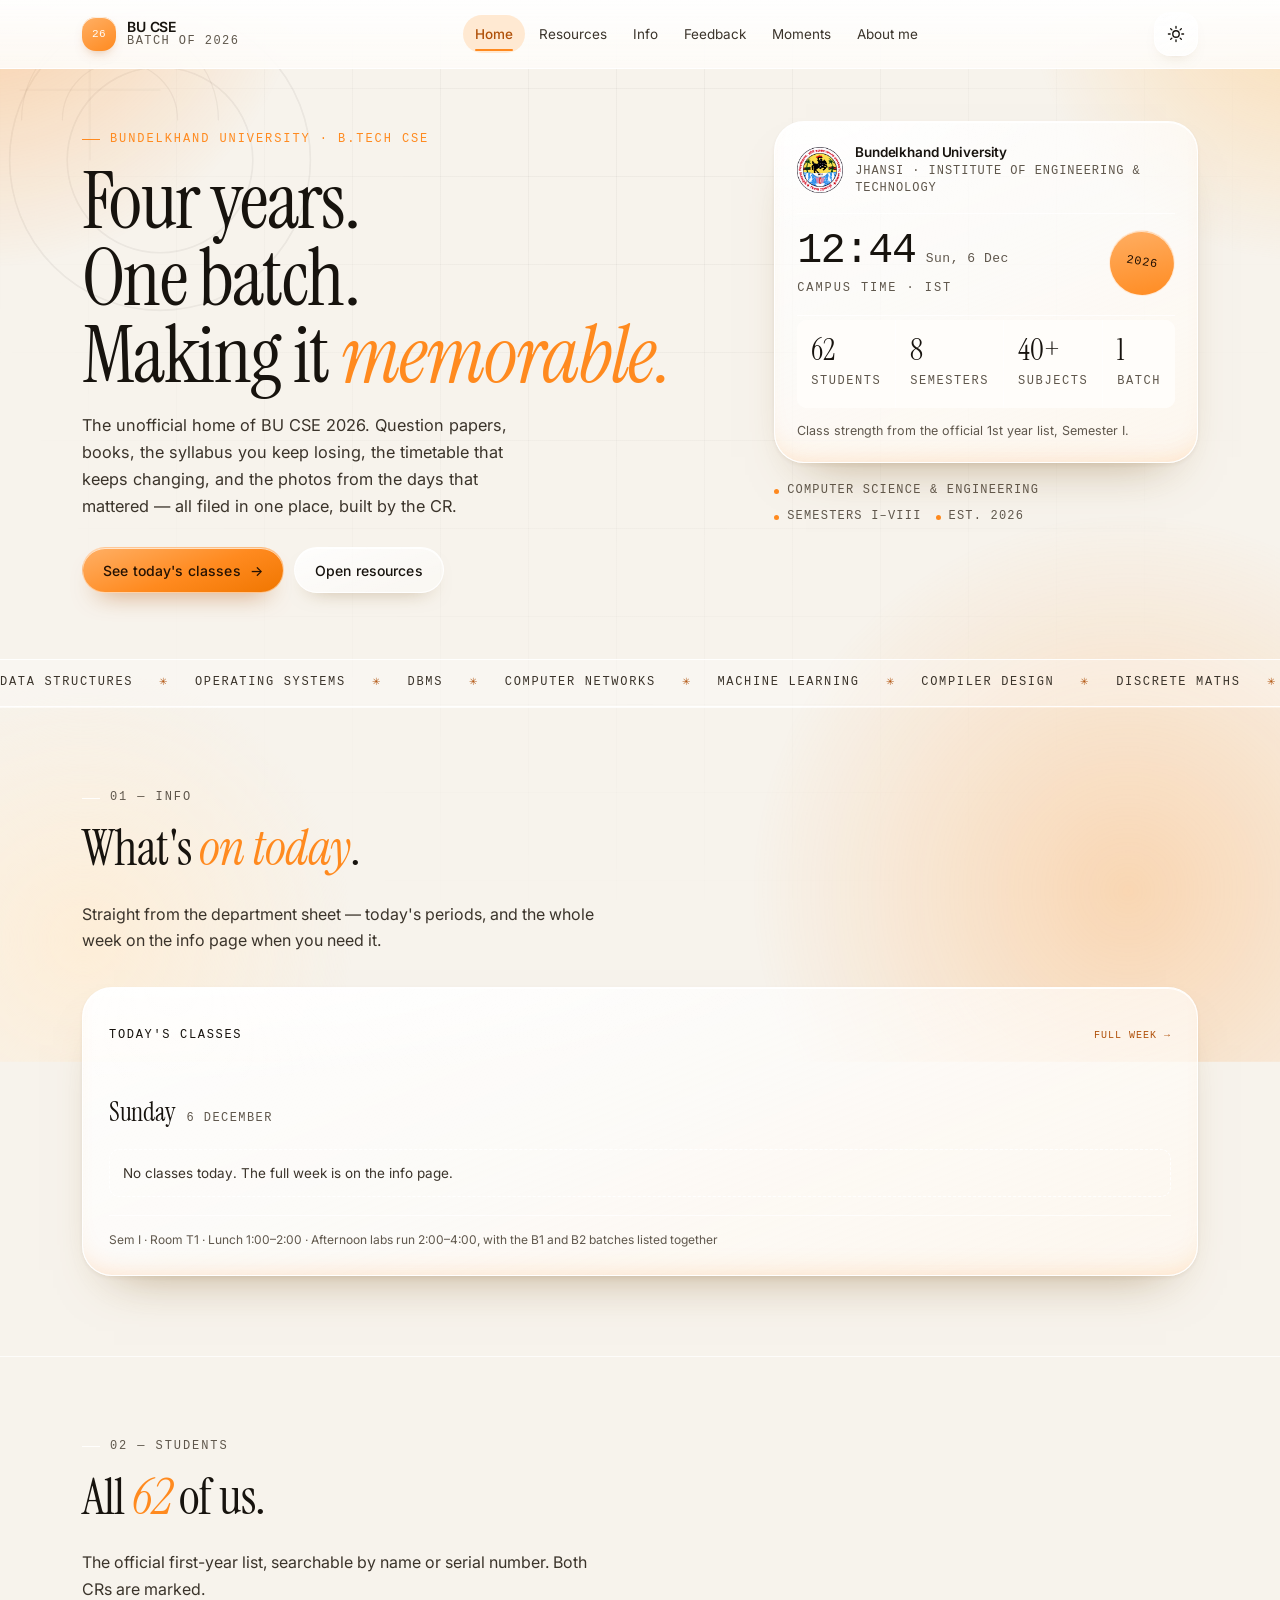
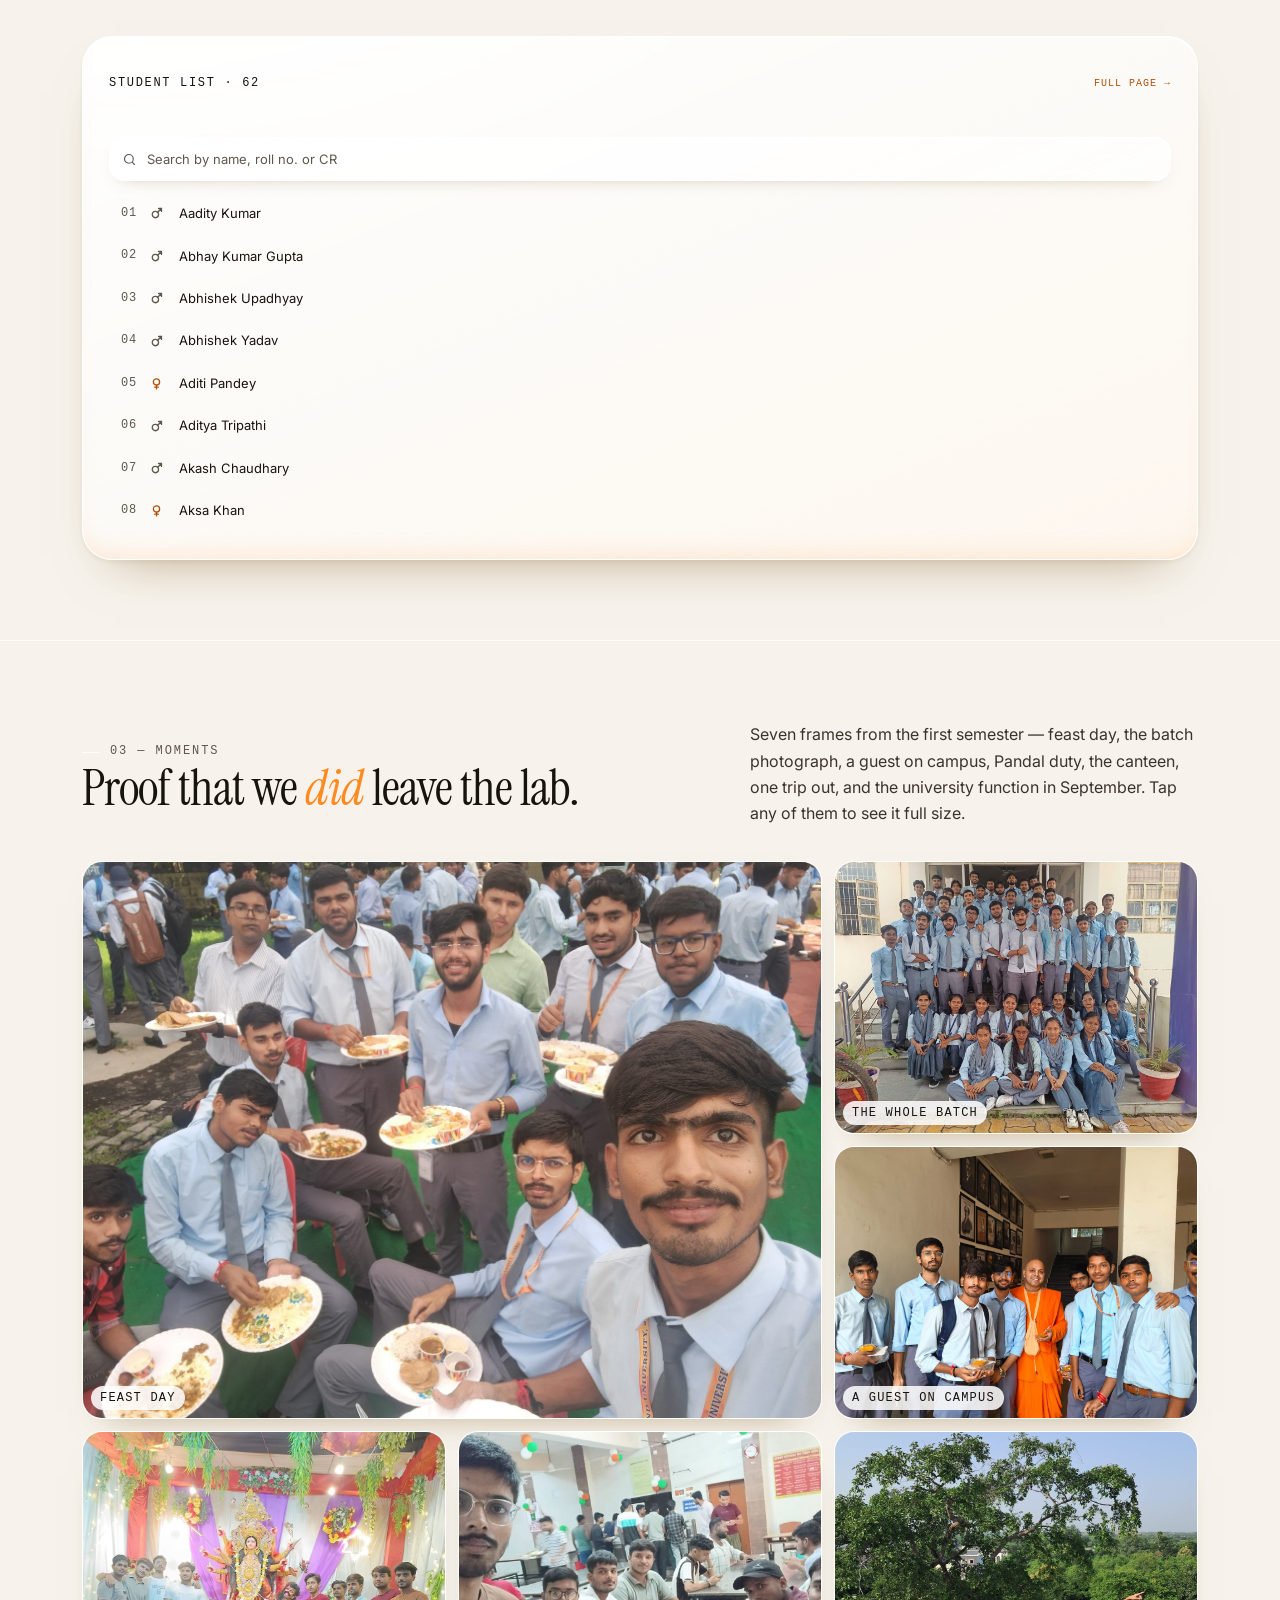
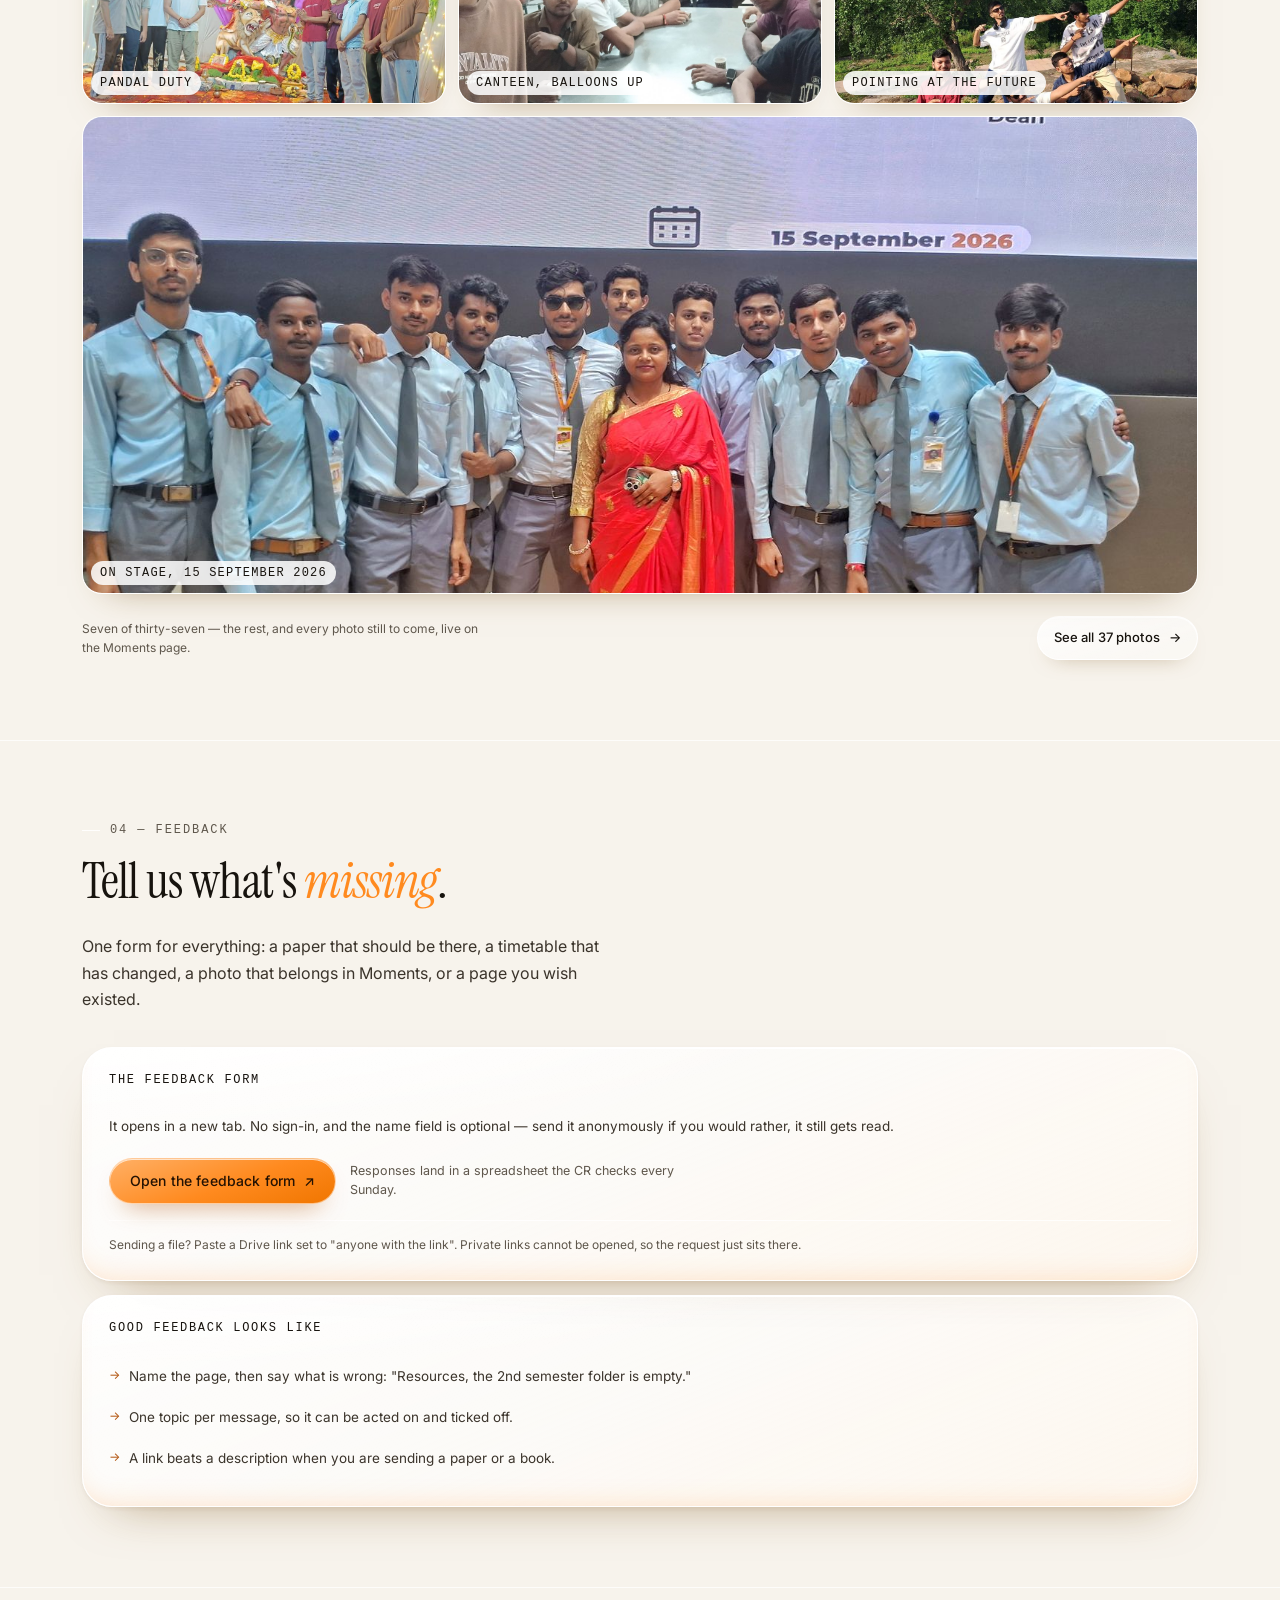
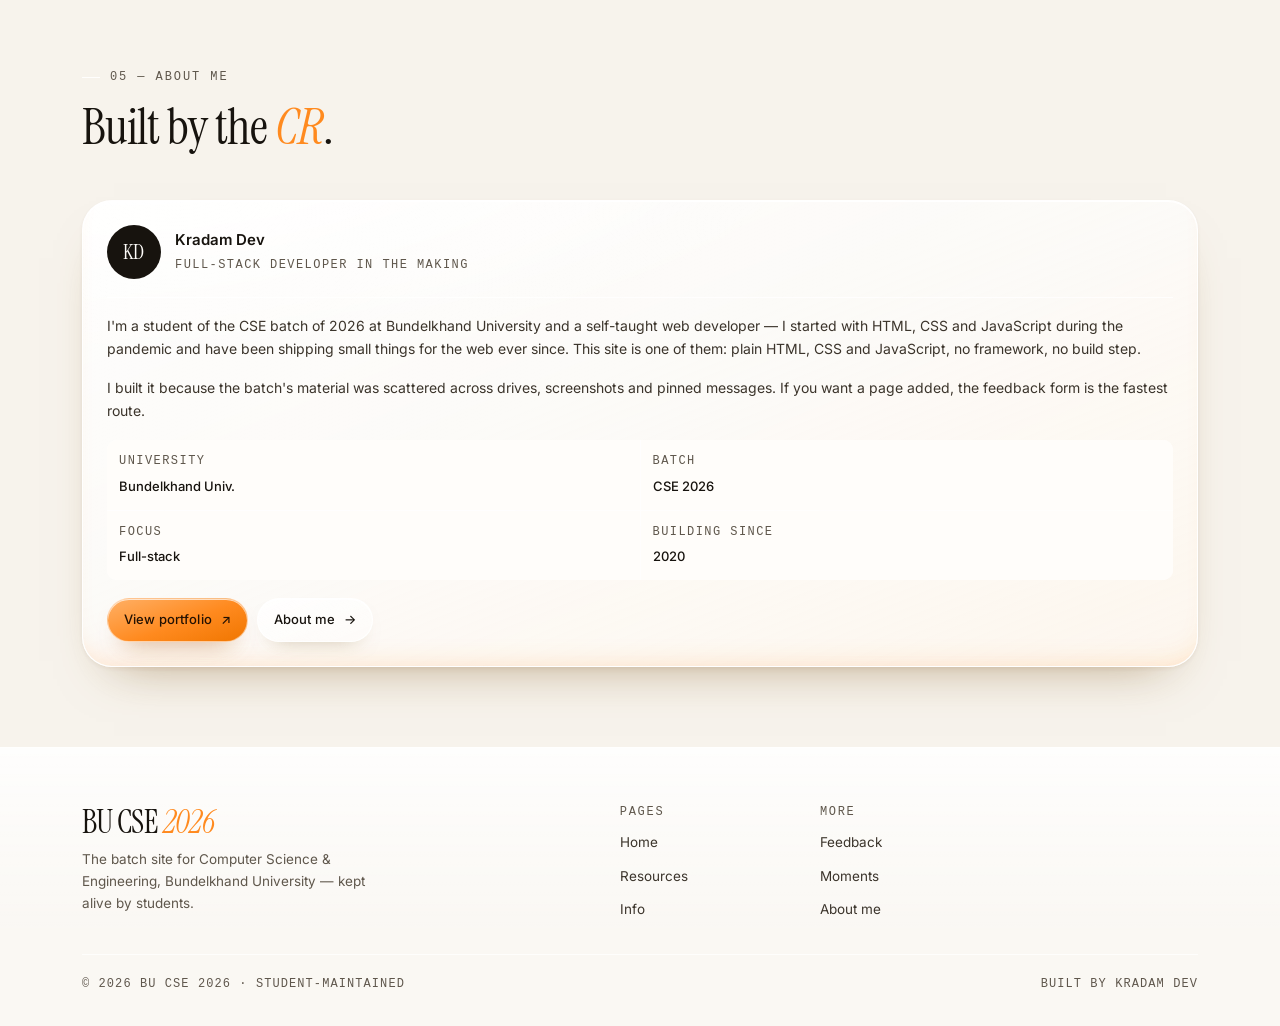
==== commit 458d2e7f: "Footer: drop the Elsewhere column; home about: one card, About me link - The Elsewhere links (portfo" ====
--- a/index.html
+++ b/index.html
@@ -419,7 +419,7 @@
         <h2>Built by the <em>CR</em>.</h2>
       </div>
 
-      <div class="about-grid reveal">
+      <div class="about-grid reveal" style="grid-template-columns:1fr">
         <div class="about-card">
           <div class="about-card__head">
             <span class="avatar" aria-hidden="true">KD</span>
@@ -450,33 +450,12 @@
             <a class="btn btn--accent btn--sm" href="https://kradam-portfolio.netlify.app/" target="_blank" rel="noopener">
               View portfolio <span class="arrow" aria-hidden="true">↗</span>
             </a>
-            <a class="btn btn--ghost btn--sm" href="mailto:kradam2557@gmail.com">Email me</a>
-          </div>
-        </div>
-
-        <div class="about-card">
-          <div class="about-card__head" style="border-bottom:0;padding-bottom:0">
-            <div>
-              <div class="about-card__role">About the site</div>
-              <div class="about-card__name" style="font-family:var(--serif);font-size:1.6rem;font-weight:400">BU CSE 2026</div>
-            </div>
-          </div>
-          <p>
-            An unofficial batch hub for the Computer Science &amp; Engineering class of 2026. It
-            exists to keep question papers, books, the syllabus, the timetable, the class list and
-            the photo archive in one place that anyone can open on a phone in ten seconds.
-          </p>
-          <dl class="facts">
-            <div><dt>Pages</dt><dd>Six</dd></div>
-            <div><dt>Stack</dt><dd>HTML · CSS · JS</dd></div>
-            <div><dt>Build step</dt><dd>None</dd></div>
-            <div><dt>Cost</dt><dd>Free to host</dd></div>
-          </dl>
-          <p style="margin-top:16px">
-            Everything here is student-maintained. Official notices from the department always win
-            over anything on this site.
-          </p>
-        </div>
+            <a class="btn btn--ghost btn--sm" href="about.html">
+              About me <span class="arrow" aria-hidden="true">→</span>
+            </a>
+          </div>
+        </div>
+
       </div>
     </div>
   </section>
@@ -506,13 +485,6 @@
             <li><a href="feedback.html">Feedback</a></li>
             <li><a href="fun.html">Moments</a></li>
             <li><a href="about.html">About me</a></li>
-          </ul>
-        </div>
-        <div>
-          <h3>Elsewhere</h3>
-          <ul>
-            <li><a href="https://kradam-portfolio.netlify.app/" target="_blank" rel="noopener">Portfolio ↗</a></li>
-            <li><a href="mailto:kradam2557@gmail.com">Email</a></li>
           </ul>
         </div>
       </div>
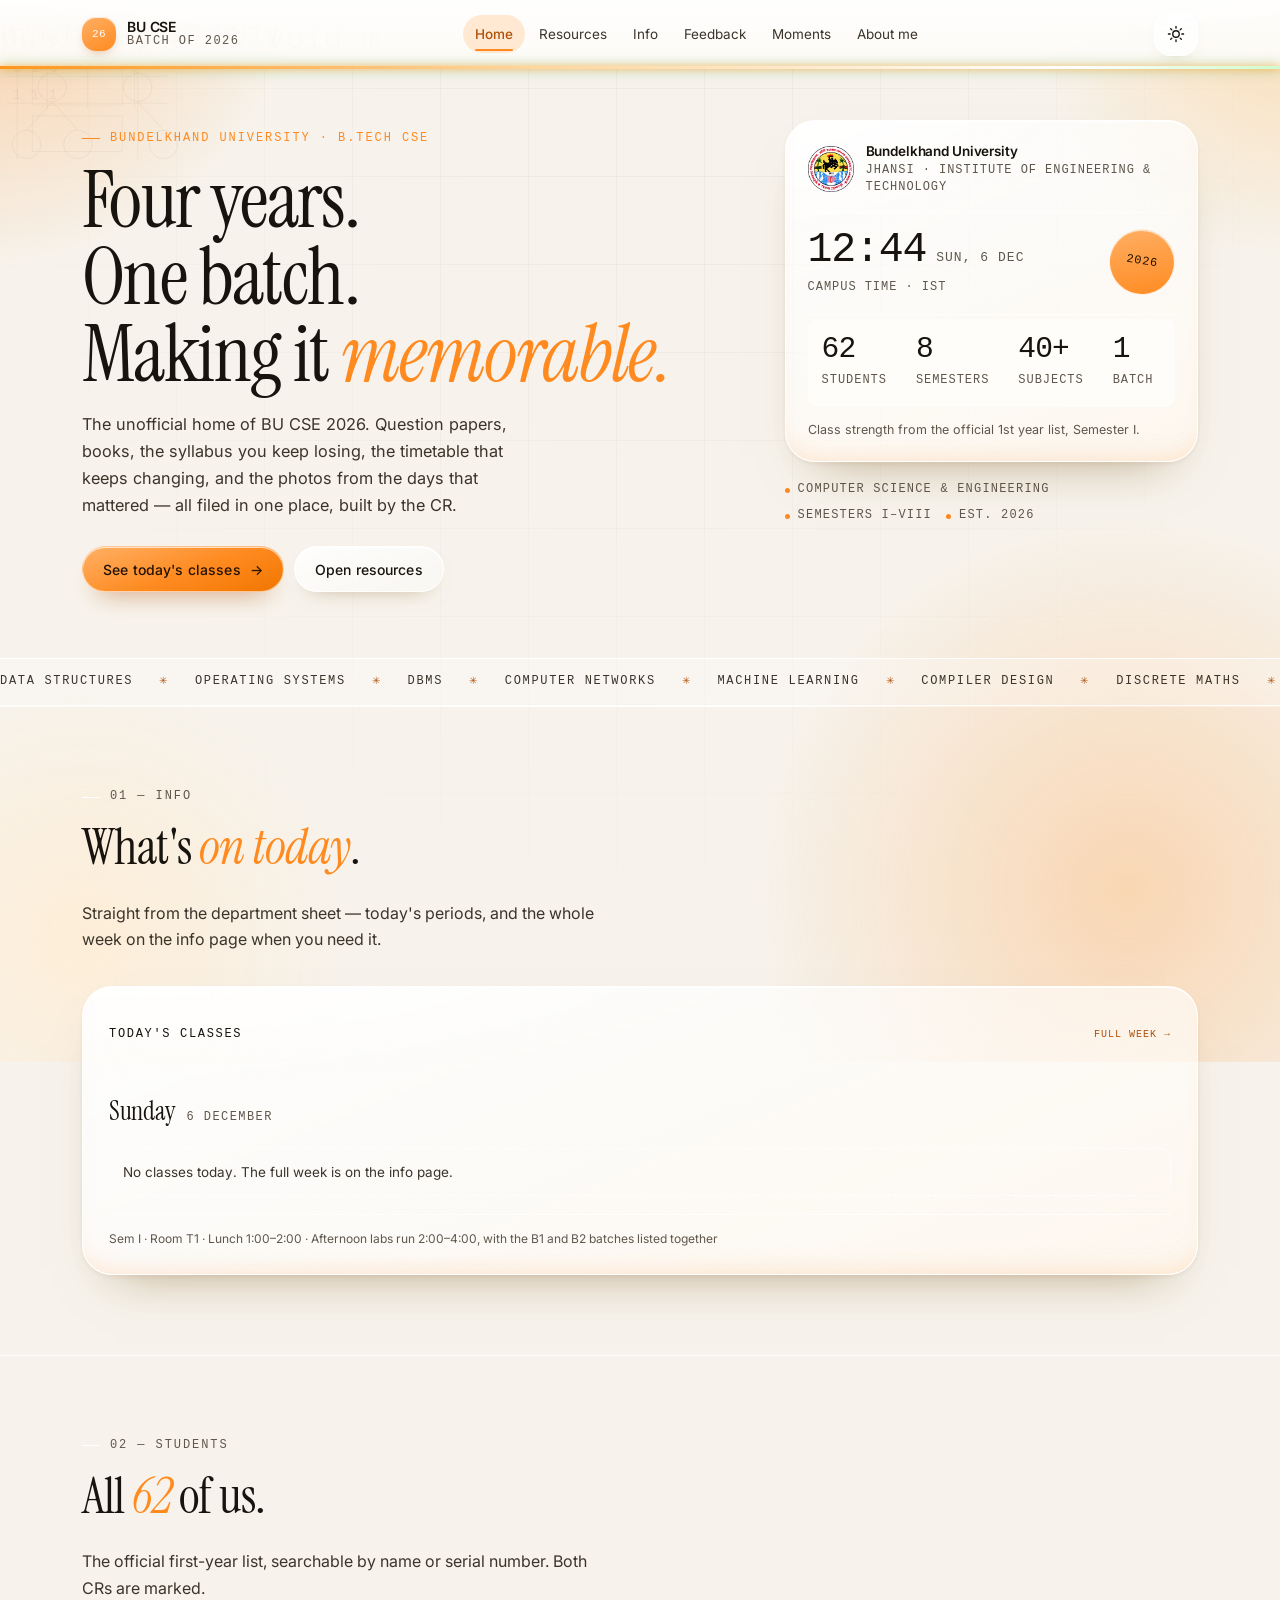
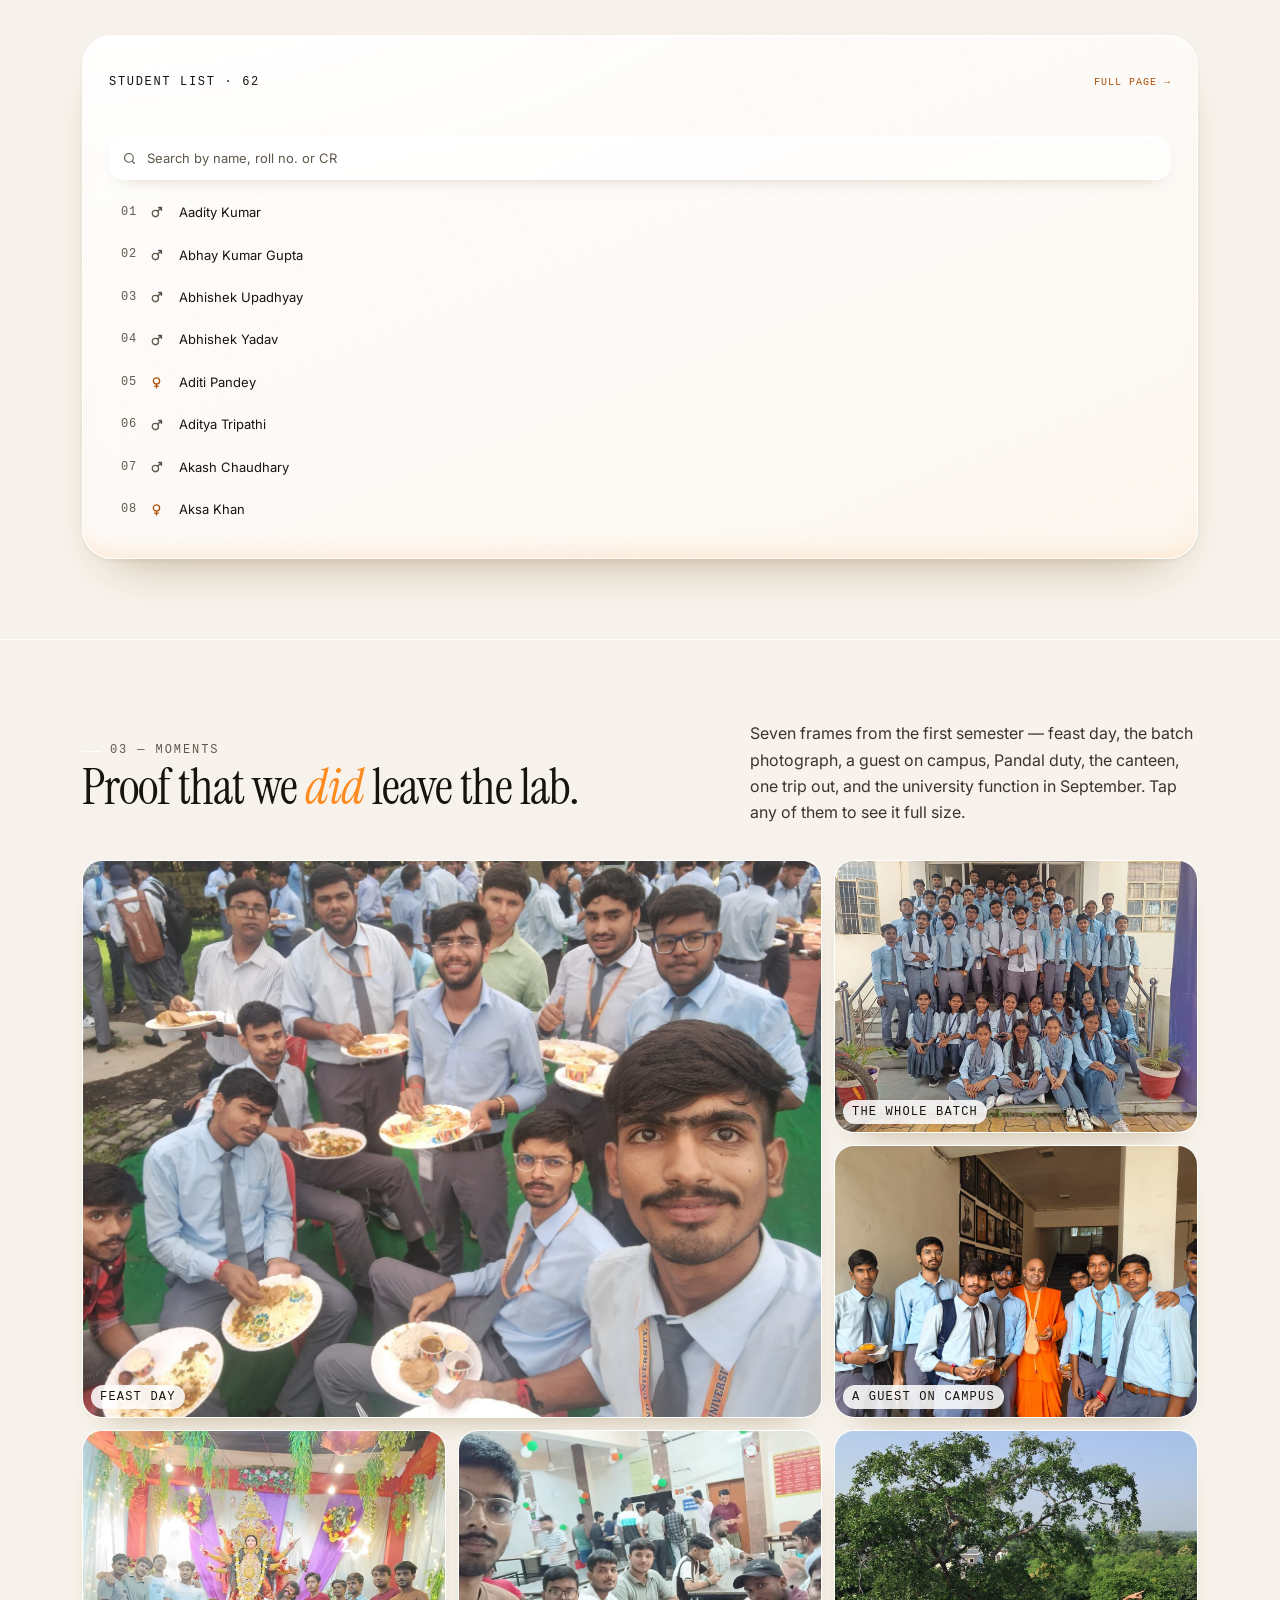
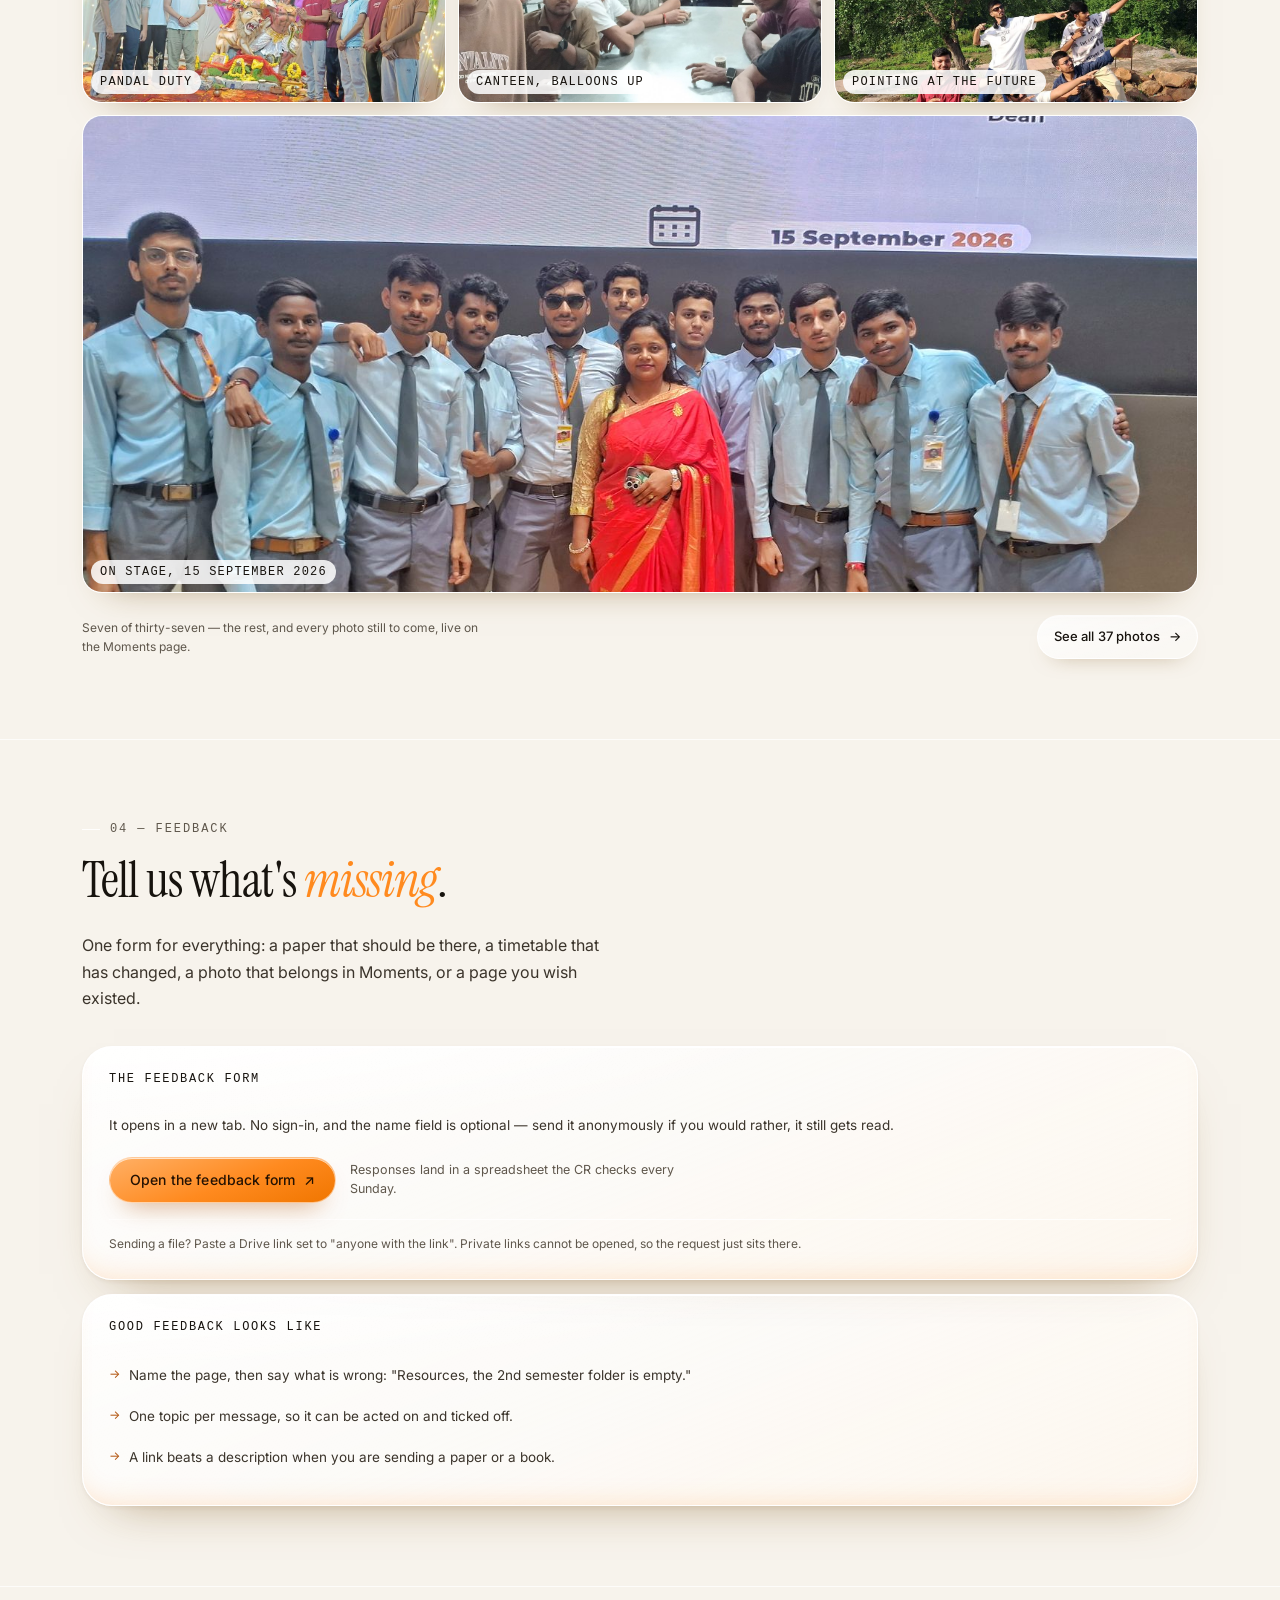
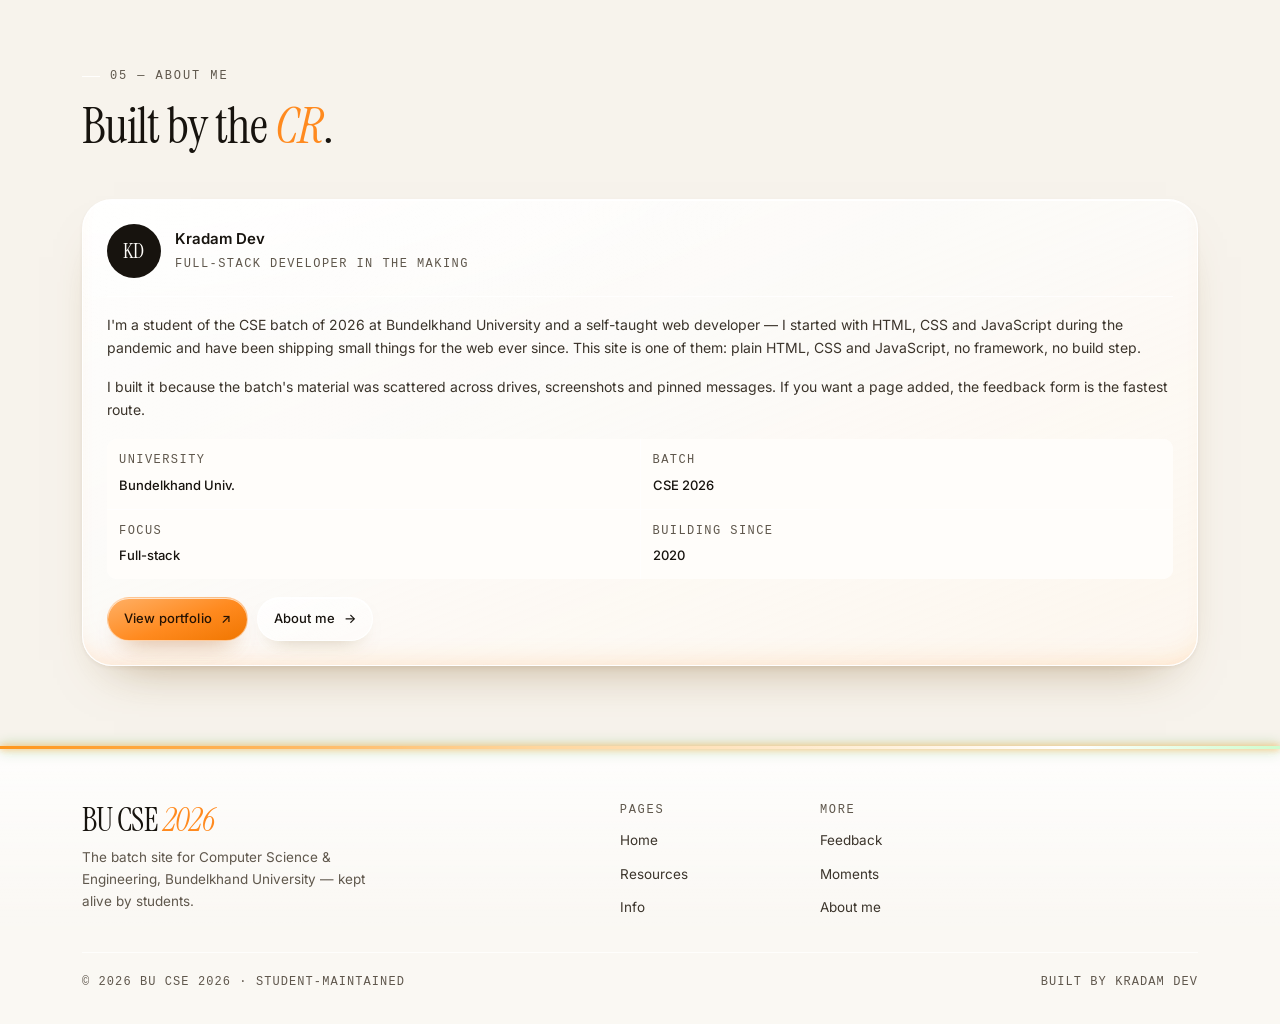
==== commit 880e9e7d: "Neon hairline, and computer-science background art - The tricolour rule becomes a neon sweep: an eig" ====
--- a/index.html
+++ b/index.html
@@ -20,15 +20,15 @@
 <body>
 
 <div class="bg-art" aria-hidden="true">
-  <svg class="bg-art__shape bg-art__ring" viewBox="0 0 200 200"><circle cx="100" cy="100" r="94"/><circle cx="100" cy="100" r="58"/></svg>
-  <svg class="bg-art__shape bg-art__tri" viewBox="0 0 200 200"><path d="M100 18 182 174H18z"/><path d="M100 66v54M74 146h52"/></svg>
-  <svg class="bg-art__shape bg-art__plus" viewBox="0 0 200 200"><path d="M100 22v156M22 100h156"/></svg>
-  <svg class="bg-art__shape bg-art__arc" viewBox="0 0 200 200"><path d="M18 100a82 82 0 0 1 164 0"/><path d="M52 100a48 48 0 0 1 96 0"/></svg>
-  <svg class="bg-art__shape bg-art__square" viewBox="0 0 200 200"><rect x="32" y="32" width="136" height="136" rx="5"/><path d="M32 100h136M100 32v136"/></svg>
-  <svg class="bg-art__shape bg-art__hex" viewBox="0 0 200 200"><path d="M100 14 174 57v86L100 186 26 143V57z"/><circle cx="100" cy="100" r="30"/></svg>
-  <svg class="bg-art__shape bg-art__dots" viewBox="0 0 200 200"><path d="M20 40h160M20 80h160M20 120h160M20 160h160" stroke-dasharray="2 12"/></svg>
-  <svg class="bg-art__shape bg-art__wave" viewBox="0 0 200 200"><path d="M10 140q25-40 50 0t50 0 50 0"/><path d="M10 100q25-40 50 0t50 0 50 0"/><path d="M10 60q25-40 50 0t50 0 50 0"/></svg>
-  <svg class="bg-art__shape bg-art__cross" viewBox="0 0 200 200"><path d="M40 40 160 160M160 40 40 160"/></svg>
+  <svg class="bg-art__shape art-text art-demorgan" viewBox="0 0 460 100"><text class="art-code" x="0" y="70">&#172;(A &#8743; B) &#8801; &#172;A &#8744; &#172;B</text></svg>
+  <svg class="bg-art__shape art-text art-main" viewBox="0 0 560 100"><text class="art-code" x="0" y="70">public static void main(String[] args)</text></svg>
+  <svg class="bg-art__shape art-text art-bigo" viewBox="0 0 300 100"><text class="art-code" x="0" y="70">O(n log n)</text></svg>
+  <svg class="bg-art__shape art-text art-recur" viewBox="0 0 340 100"><text class="art-code" x="0" y="70">f(n) = n &#183; f(n&#8722;1)</text></svg>
+  <svg class="bg-art__shape art-text art-binary" viewBox="0 0 420 100"><text class="art-code" x="0" y="70">01001 10110 00101 11010</text></svg>
+  <svg class="bg-art__shape art-tree" viewBox="0 0 200 200"><circle cx="100" cy="30" r="15"/><circle cx="55" cy="92" r="15"/><circle cx="145" cy="92" r="15"/><circle cx="28" cy="152" r="15"/><circle cx="82" cy="152" r="15"/><circle cx="172" cy="152" r="15"/><path d="M100 45 55 77M100 45 145 77M55 107 28 137M55 107 82 137M145 107 172 137"/></svg>
+  <svg class="bg-art__shape art-list" viewBox="0 0 320 120"><rect x="6" y="32" width="70" height="46" rx="6"/><rect x="125" y="32" width="70" height="46" rx="6"/><rect x="244" y="32" width="70" height="46" rx="6"/><path d="M80 55h34M112 49l8 6-8 6M199 55h34M231 49l8 6-8 6"/></svg>
+  <svg class="bg-art__shape art-truth" viewBox="0 0 260 170"><path d="M10 34h240M10 74h240M10 114h240M10 154h240M70 12v150M130 12v150M200 12v150"/><text class="art-code art-code--sm" x="18" y="28">A B A&#8743;B</text><text class="art-code art-code--sm" x="18" y="68">0 0  0</text><text class="art-code art-code--sm" x="18" y="108">0 1  0</text><text class="art-code art-code--sm" x="18" y="148">1 1  1</text></svg>
+  <svg class="bg-art__shape art-stack" viewBox="0 0 200 220"><path d="M42 30h116v46H42zM42 90h116v46H42zM42 150h116v46H42z"/><path d="M22 20v186M178 20v186"/></svg>
 </div>
 
 <a class="skip-link" href="#main" style="position:absolute;left:-9999px">Skip to content</a>
--- a/style.css
+++ b/style.css
@@ -2893,3 +2893,143 @@
   backdrop-filter: none;
   -webkit-backdrop-filter: none;
 }
+
+/* ==========================================================================
+   TWO DETAILS
+   1. The hero readout is set in the monospace, so the figures sit like an
+      instrument panel rather than as display type.
+   2. A 3px saffron-white-green hairline closes the header and opens the
+      footer. Nothing else about the palette changes.
+   ========================================================================== */
+
+.stat__num,
+.clock {
+  font-family: var(--mono);
+  font-variant-numeric: tabular-nums;
+  letter-spacing: -0.03em;
+}
+
+.stat__label,
+.clock__zone,
+.clock__date {
+  font-family: var(--mono);
+  letter-spacing: 0.08em;
+  text-transform: uppercase;
+}
+
+/* --- the hairline ------------------------------------------------------- */
+.site-header { border-bottom: 0; }
+.site-footer { border-top: 0; }
+
+.site-header::after,
+.site-footer::before {
+  content: "";
+  position: absolute;
+  left: 0;
+  right: 0;
+  height: 3px;
+  background: linear-gradient(90deg,
+    #ff9933 0 33.34%,
+    #ffffff 33.34% 66.67%,
+    #138808 66.67% 100%);
+  pointer-events: none;
+}
+
+/* a hair of shadow so the white band reads against cream paper */
+.site-header::after {
+  bottom: -1px;
+  box-shadow: 0 1px 0 rgba(20, 18, 16, 0.12);
+}
+
+.site-footer::before {
+  top: 0;
+  box-shadow: 0 -1px 0 rgba(20, 18, 16, 0.06), 0 1px 0 rgba(20, 18, 16, 0.12);
+}
+
+[data-theme="dark"] .site-header::after {
+  box-shadow: 0 1px 0 rgba(0, 0, 0, 0.55);
+}
+
+[data-theme="dark"] .site-footer::before {
+  box-shadow: 0 -1px 0 rgba(0, 0, 0, 0.4), 0 1px 0 rgba(0, 0, 0, 0.55);
+}
+
+/* ==========================================================================
+   NEON HAIRLINE + CS BACKGROUND ART
+   ========================================================================== */
+
+/* --- the hairline becomes a neon sweep, cycling through the flag -------- */
+.site-header::after,
+.site-footer::before {
+  background: linear-gradient(90deg,
+    #ff9933 0%,
+    #ffd7a8 14%,
+    #ffffff 28%,
+    #7ef07e 44%,
+    #138808 58%,
+    #7ef07e 72%,
+    #ffffff 86%,
+    #ff9933 100%);
+  background-size: 300% 100%;
+  animation: neon-sweep 9s linear infinite;
+  box-shadow:
+    0 0 6px rgba(255, 153, 51, 0.75),
+    0 0 14px rgba(19, 136, 8, 0.5),
+    0 0 26px rgba(255, 255, 255, 0.22);
+  filter: saturate(1.2);
+}
+
+@keyframes neon-sweep {
+  from { background-position: 0% 50%; }
+  to   { background-position: 300% 50%; }
+}
+
+[data-theme="dark"] .site-header::after,
+[data-theme="dark"] .site-footer::before {
+  box-shadow:
+    0 0 8px rgba(255, 153, 51, 0.85),
+    0 0 18px rgba(19, 136, 8, 0.65),
+    0 0 32px rgba(255, 255, 255, 0.2);
+}
+
+@media (prefers-reduced-motion: reduce) {
+  .site-header::after,
+  .site-footer::before { animation: none; }
+}
+
+/* --- the background art is computer science ---------------------------- */
+.bg-art .art-code {
+  fill: currentColor;
+  stroke: none;
+  font-family: var(--mono);
+  font-size: 46px;
+  letter-spacing: 0.01em;
+}
+
+.bg-art .art-code--sm { font-size: 22px; }
+
+/* formulas sit a little stronger than the line art so they can be read */
+.bg-art__shape.art-text { opacity: 0.12; }
+
+.art-demorgan { width: 300px; height: 65px;  animation-duration: 132s, 300s; animation-delay: -18s, 0s; }
+.art-main     { width: 380px; height: 68px;  animation-duration: 148s, 340s; animation-delay: -70s, -40s; }
+.art-bigo     { width: 165px; height: 55px;  animation-duration: 96s, 220s;  animation-delay: -40s, -80s; }
+.art-recur    { width: 230px; height: 64px;  animation-duration: 124s, 260s; animation-delay: -96s, -20s; }
+.art-binary   { width: 265px; height: 63px;  animation-duration: 160s, 380s; animation-delay: -30s, -150s; }
+.art-tree     { width: 190px; height: 190px; animation-duration: 118s, 280s; animation-delay: -12s, -60s; }
+.art-list     { width: 240px; height: 90px;  animation-duration: 140s, 320s; animation-delay: -84s, -30s; }
+.art-truth    { width: 175px; height: 114px; animation-duration: 104s, 240s; animation-delay: -56s, -110s; }
+.art-stack    { width: 155px; height: 170px; animation-duration: 110s, 250s; animation-delay: -20s, -70s; }
+
+@media (max-width: 899px) {
+  .bg-art__shape.art-text { opacity: 0.12; }
+  .art-demorgan { width: 200px; height: 43px; }
+  .art-main     { width: 240px; height: 43px; }
+  .art-binary   { width: 180px; height: 43px; }
+  .art-list     { width: 160px; height: 60px; }
+  .art-tree     { width: 130px; height: 130px; }
+  .art-stack    { width: 110px; height: 120px; }
+  .art-truth    { width: 120px; height: 78px; }
+  .art-bigo     { width: 115px; height: 38px; }
+  .art-recur    { width: 160px; height: 45px; }
+}
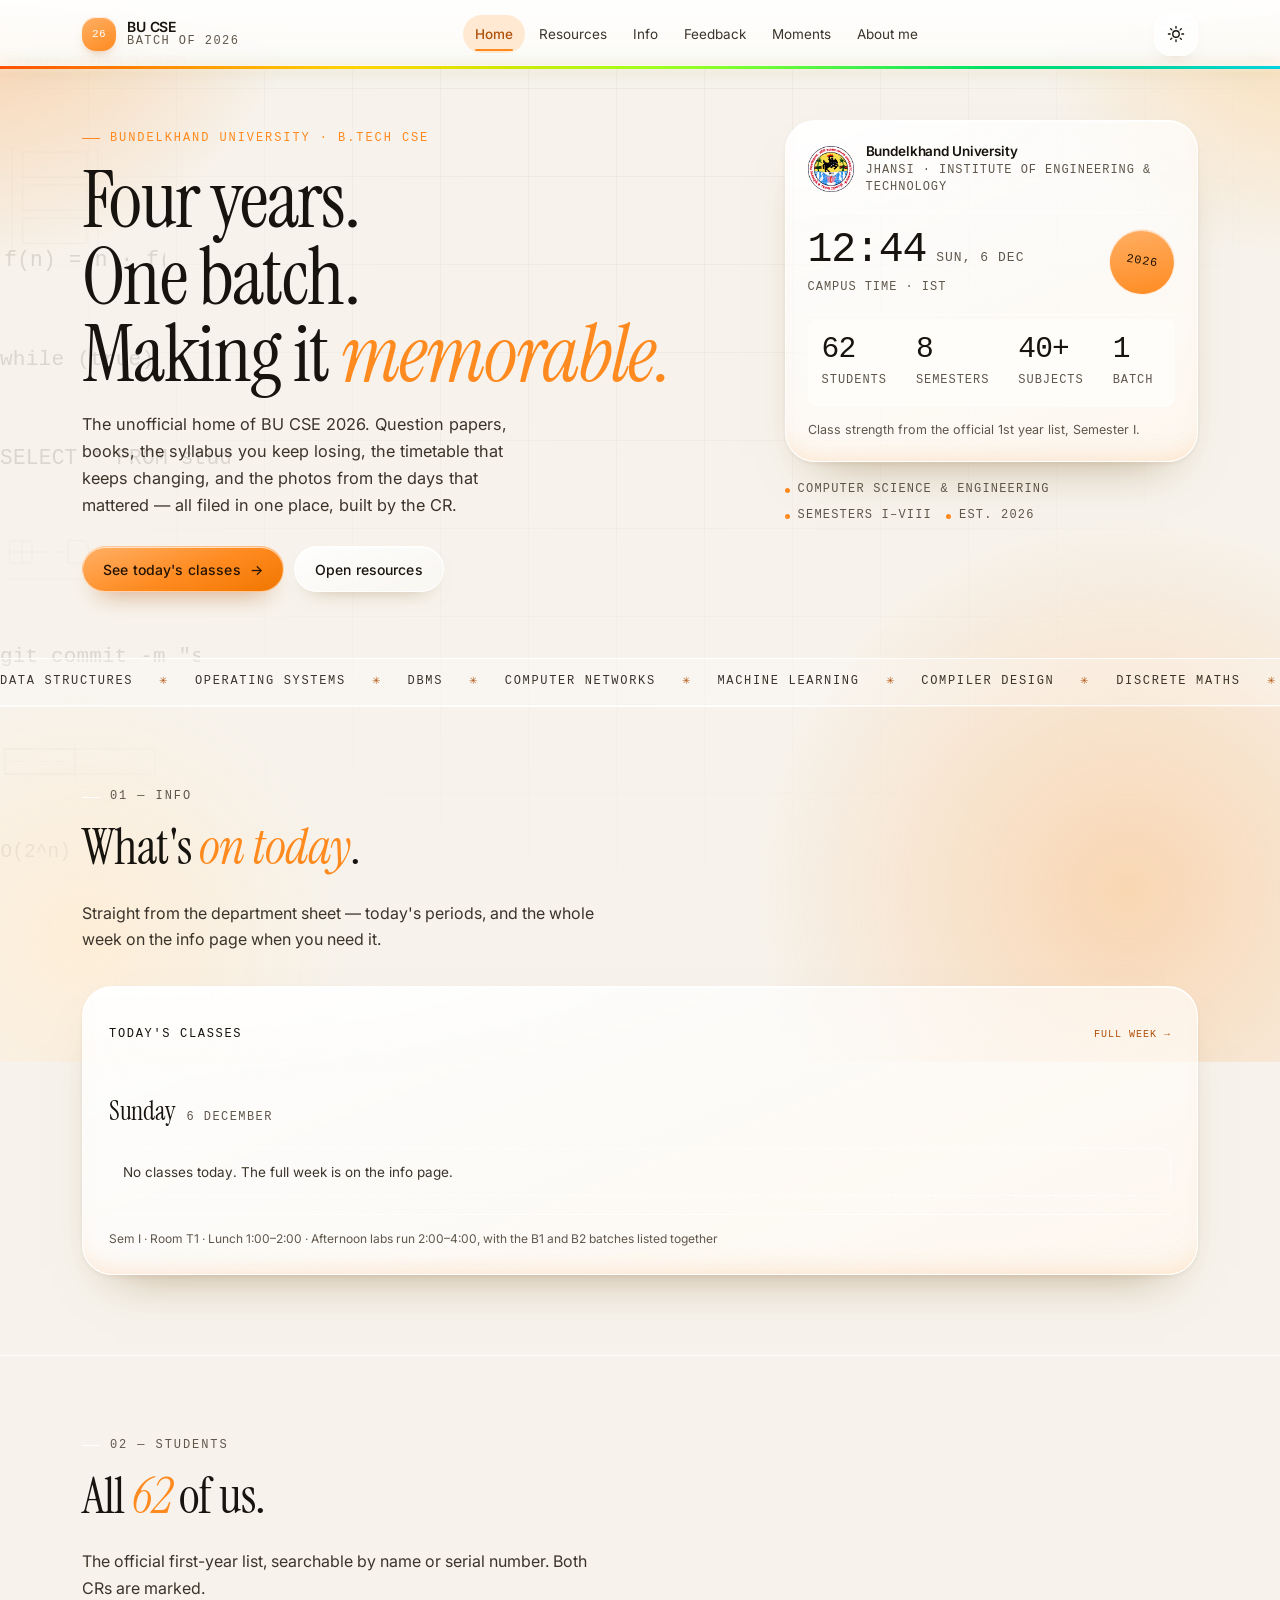
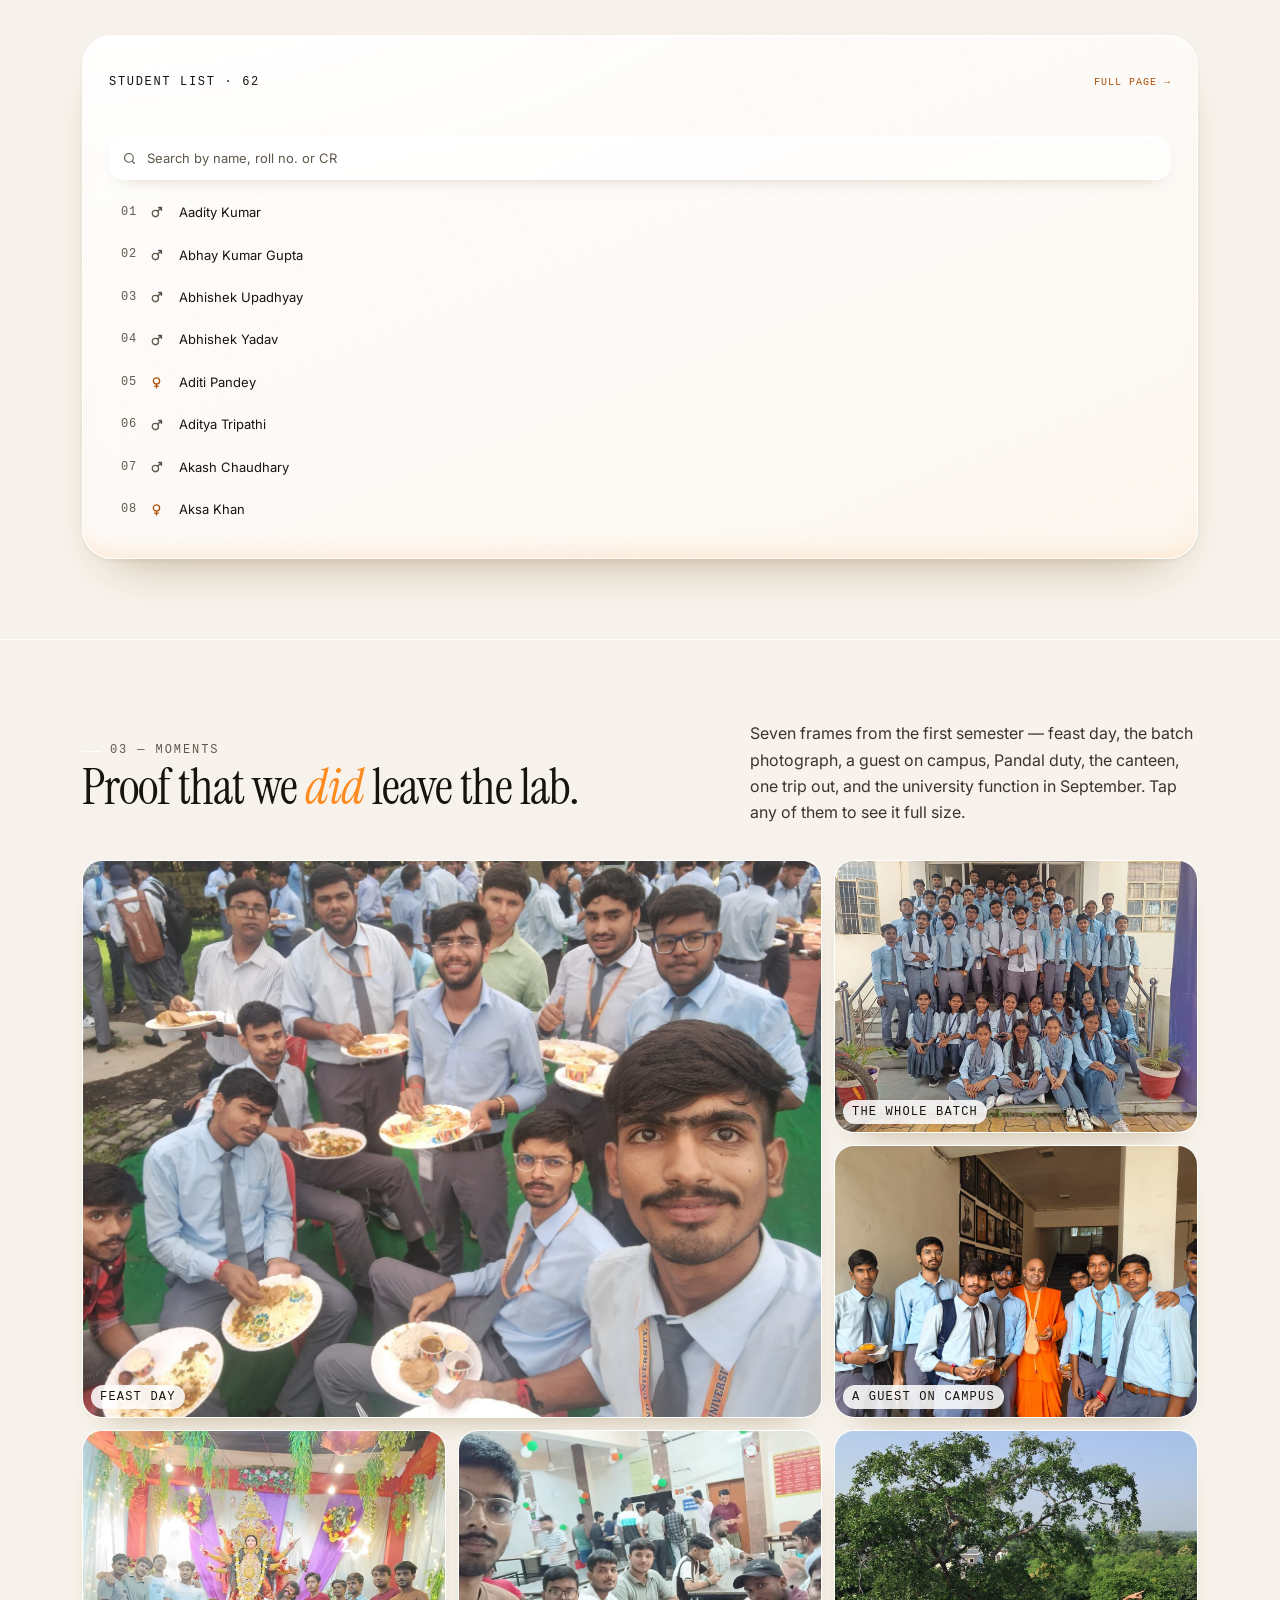
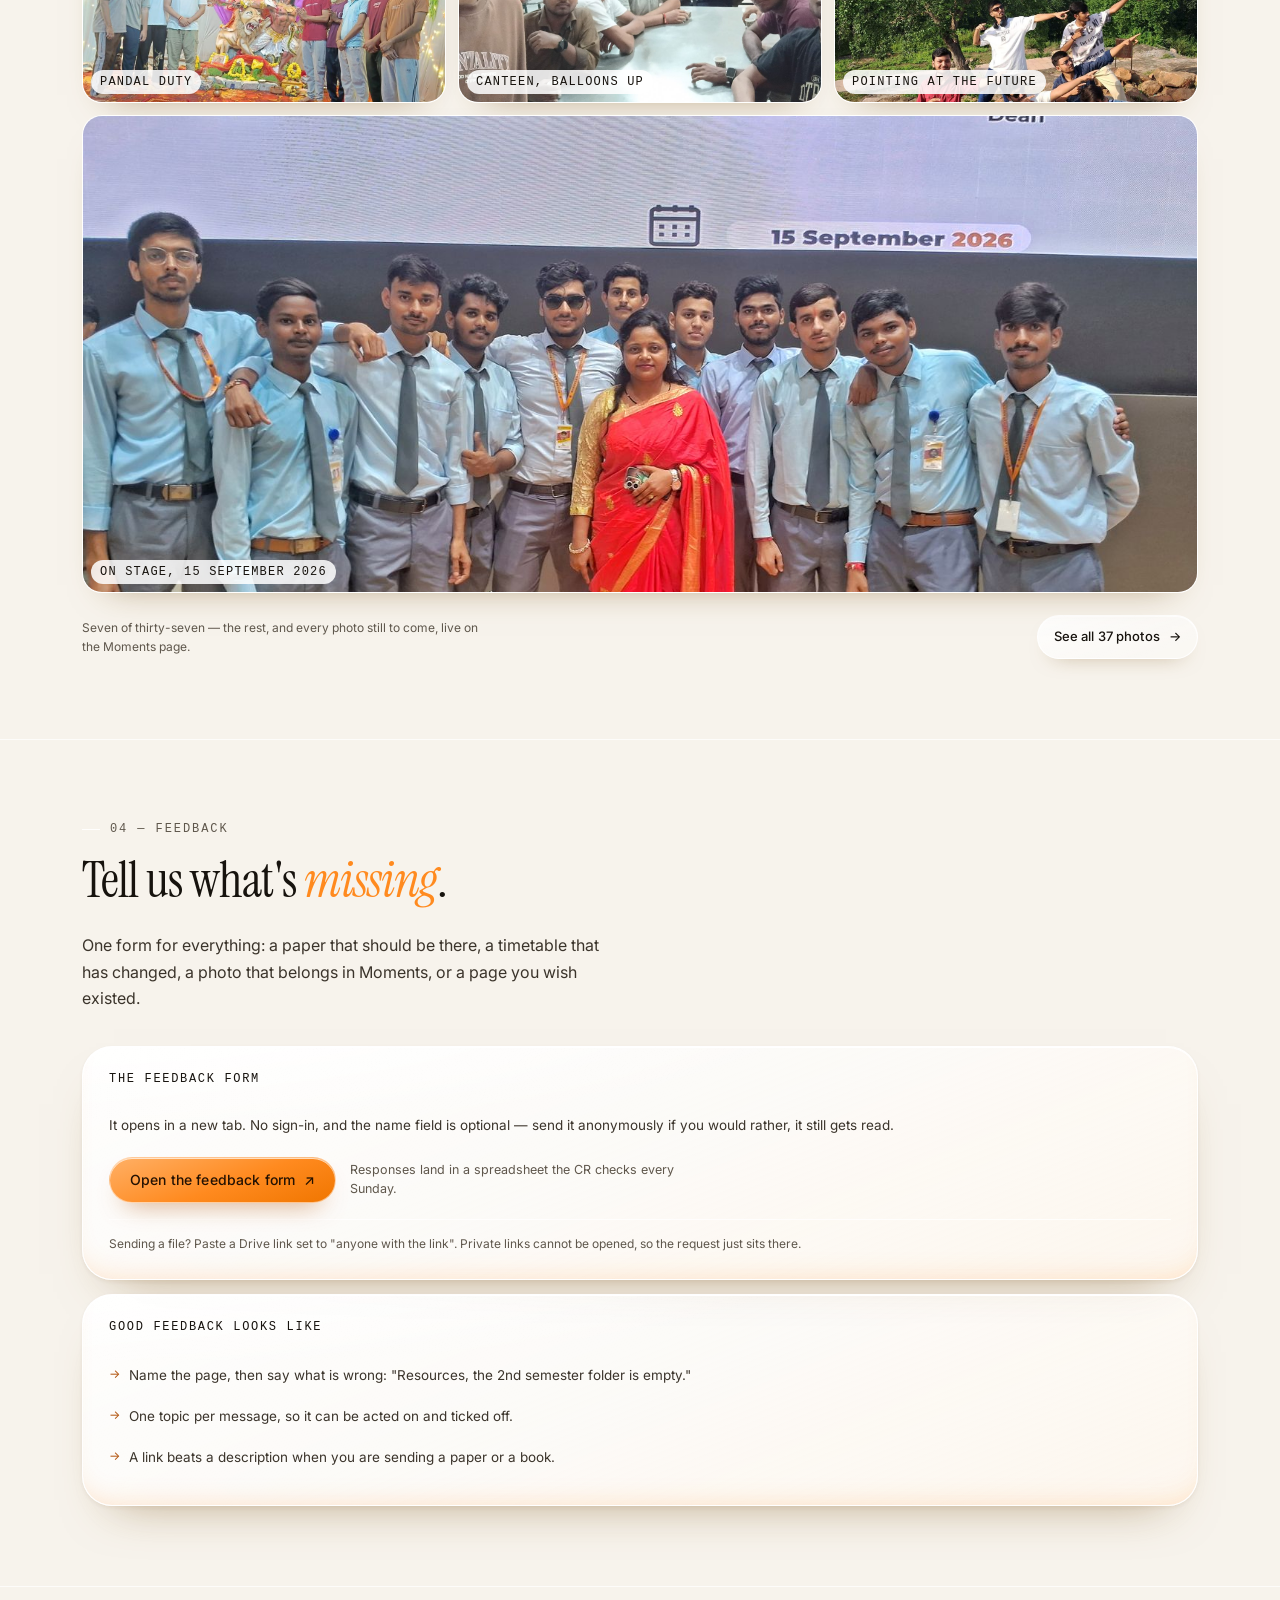
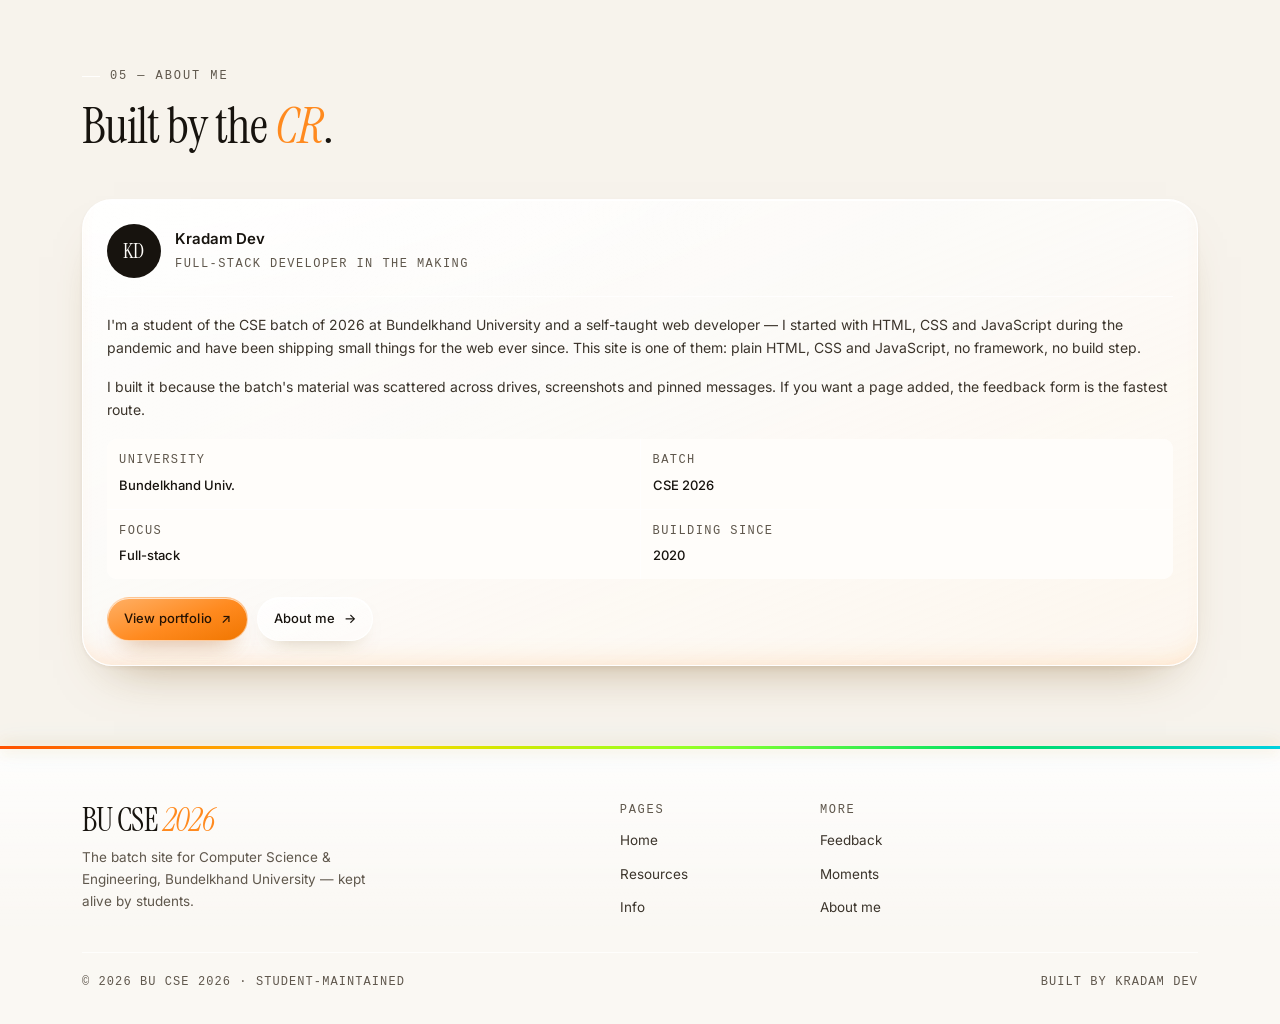
==== commit 9a201659: "Hue-only neon bar, eighteen motifs on 45-degree lanes, faster drift - The hairline gradient now runs" ====
--- a/index.html
+++ b/index.html
@@ -29,6 +29,16 @@
   <svg class="bg-art__shape art-list" viewBox="0 0 320 120"><rect x="6" y="32" width="70" height="46" rx="6"/><rect x="125" y="32" width="70" height="46" rx="6"/><rect x="244" y="32" width="70" height="46" rx="6"/><path d="M80 55h34M112 49l8 6-8 6M199 55h34M231 49l8 6-8 6"/></svg>
   <svg class="bg-art__shape art-truth" viewBox="0 0 260 170"><path d="M10 34h240M10 74h240M10 114h240M10 154h240M70 12v150M130 12v150M200 12v150"/><text class="art-code art-code--sm" x="18" y="28">A B A&#8743;B</text><text class="art-code art-code--sm" x="18" y="68">0 0  0</text><text class="art-code art-code--sm" x="18" y="108">0 1  0</text><text class="art-code art-code--sm" x="18" y="148">1 1  1</text></svg>
   <svg class="bg-art__shape art-stack" viewBox="0 0 200 220"><path d="M42 30h116v46H42zM42 90h116v46H42zM42 150h116v46H42z"/><path d="M22 20v186M178 20v186"/></svg>
+
+  <svg class="bg-art__shape art-text art-while" viewBox="0 0 360 100"><text class="art-code" x="0" y="70">while (true) { }</text></svg>
+  <svg class="bg-art__shape art-text art-sql" viewBox="0 0 500 100"><text class="art-code" x="0" y="70">SELECT * FROM students;</text></svg>
+  <svg class="bg-art__shape art-text art-git" viewBox="0 0 440 100"><text class="art-code" x="0" y="70">git commit -m "ship it"</text></svg>
+  <svg class="bg-art__shape art-text art-exp" viewBox="0 0 260 100"><text class="art-code" x="0" y="70">O(2^n)</text></svg>
+  <svg class="bg-art__shape art-text art-guard" viewBox="0 0 340 100"><text class="art-code" x="0" y="70">if (x != null)</text></svg>
+  <svg class="bg-art__shape art-gates" viewBox="0 0 300 140"><path d="M20 20h44v44H20z"/><path d="M44 20v44M20 42h44"/><path d="M170 20a34 34 0 0 1 0 44h-34V20z"/><path d="M136 42h-30M20 96h250"/><path d="M64 42h34"/></svg>
+  <svg class="bg-art__shape art-search" viewBox="0 0 320 120"><path d="M10 40h300M10 90h300M10 40v50M310 40v50"/><path d="M150 26v78" stroke-dasharray="6 8"/><rect x="10" y="40" width="140" height="50"/><path d="M30 65h20M70 65h20M110 65h20"/></svg>
+  <svg class="bg-art__shape art-graph" viewBox="0 0 220 200"><circle cx="40" cy="40" r="14"/><circle cx="180" cy="50" r="14"/><circle cx="60" cy="150" r="14"/><circle cx="170" cy="160" r="14"/><path d="M54 44 166 50M48 54 56 136M74 146 156 158M176 64 172 146M180 50 66 42"/></svg>
+  <svg class="bg-art__shape art-flow" viewBox="0 0 380 120"><rect x="6" y="34" width="90" height="50" rx="6"/><rect x="145" y="34" width="90" height="50" rx="6"/><rect x="284" y="34" width="90" height="50" rx="6"/><path d="M96 59h40M128 53l8 6-8 6M235 59h40M267 53l8 6-8 6"/></svg>
 </div>
 
 <a class="skip-link" href="#main" style="position:absolute;left:-9999px">Skip to content</a>
--- a/style.css
+++ b/style.css
@@ -2961,22 +2961,27 @@
 /* --- the hairline becomes a neon sweep, cycling through the flag -------- */
 .site-header::after,
 .site-footer::before {
+  /* hues only: no black, no white, and the ends match so the loop is seamless */
   background: linear-gradient(90deg,
-    #ff9933 0%,
-    #ffd7a8 14%,
-    #ffffff 28%,
-    #7ef07e 44%,
-    #138808 58%,
-    #7ef07e 72%,
-    #ffffff 86%,
-    #ff9933 100%);
+    rgb(255, 85, 0) 0%,
+    rgb(255, 208, 0) 9%,
+    rgb(156, 255, 60) 18%,
+    rgb(0, 212, 120) 27%,
+    rgb(0, 200, 255) 36%,
+    rgb(70, 120, 255) 45%,
+    rgb(140, 80, 255) 54%,
+    rgb(230, 60, 220) 63%,
+    rgb(255, 60, 140) 72%,
+    rgb(255, 90, 40) 81%,
+    rgb(255, 150, 0) 90%,
+    rgb(255, 85, 0) 100%);
   background-size: 300% 100%;
-  animation: neon-sweep 9s linear infinite;
+  animation: neon-sweep 12s linear infinite;
   box-shadow:
-    0 0 6px rgba(255, 153, 51, 0.75),
-    0 0 14px rgba(19, 136, 8, 0.5),
-    0 0 26px rgba(255, 255, 255, 0.22);
-  filter: saturate(1.2);
+    0 0 6px rgba(255, 255, 255, 0.55),
+    0 0 14px rgba(255, 153, 51, 0.45),
+    0 0 24px rgba(0, 212, 255, 0.3);
+  filter: saturate(1.15);
 }
 
 @keyframes neon-sweep {
@@ -3011,19 +3016,56 @@
 /* formulas sit a little stronger than the line art so they can be read */
 .bg-art__shape.art-text { opacity: 0.12; }
 
-.art-demorgan { width: 300px; height: 65px;  animation-duration: 132s, 300s; animation-delay: -18s, 0s; }
-.art-main     { width: 380px; height: 68px;  animation-duration: 148s, 340s; animation-delay: -70s, -40s; }
-.art-bigo     { width: 165px; height: 55px;  animation-duration: 96s, 220s;  animation-delay: -40s, -80s; }
-.art-recur    { width: 230px; height: 64px;  animation-duration: 124s, 260s; animation-delay: -96s, -20s; }
-.art-binary   { width: 265px; height: 63px;  animation-duration: 160s, 380s; animation-delay: -30s, -150s; }
-.art-tree     { width: 190px; height: 190px; animation-duration: 118s, 280s; animation-delay: -12s, -60s; }
-.art-list     { width: 240px; height: 90px;  animation-duration: 140s, 320s; animation-delay: -84s, -30s; }
-.art-truth    { width: 175px; height: 114px; animation-duration: 104s, 240s; animation-delay: -56s, -110s; }
-.art-stack    { width: 155px; height: 170px; animation-duration: 110s, 250s; animation-delay: -20s, -70s; }
+/* Each motif rides its own lane at 45 degrees. Equal vmax steps on both axes
+   keep the angle exact, and parallel lanes never cross, so two motifs cannot
+   bunch up no matter where they are in their cycle. */
+@keyframes art-lane {
+  from { translate: -34vmax -34vmax; }
+  to   { translate: 66vmax 66vmax; }
+}
+
+.bg-art__shape {
+  animation-name: art-lane, bg-turn;
+  animation-timing-function: linear, linear;
+  animation-iteration-count: infinite, infinite;
+}
+
+/* text stays upright: a rotating formula reads as noise */
+.bg-art__shape.art-text { animation-name: art-lane; }
+
+.art-demorgan { top: -62%; width: 220px; height: 48px;  animation-duration: 88s, 300s; animation-delay: -6s,   0s; }
+.art-main     { top: -51%; width: 260px; height: 47px;  animation-duration: 74s, 340s; animation-delay: -44s,  -40s; }
+.art-tree     { top: -40%; width: 130px; height: 130px; animation-duration: 96s, 280s; animation-delay: -20s,  -20s; }
+.art-bigo     { top: -29%; width: 120px; height: 40px;  animation-duration: 66s, 360s; animation-delay: -52s,  -90s; }
+.art-list     { top: -18%; width: 170px; height: 64px;  animation-duration: 82s, 320s; animation-delay: -70s,  -40s; }
+.art-truth    { top: -7%;  width: 125px; height: 82px;  animation-duration: 78s, 300s; animation-delay: -12s,  -130s; }
+.art-binary   { top: 4%;   width: 190px; height: 45px;  animation-duration: 92s, 380s; animation-delay: -60s,  -70s; }
+.art-stack    { top: 15%;  width: 110px; height: 122px; animation-duration: 70s, 280s; animation-delay: -30s,  -10s; }
+.art-recur    { top: 26%;  width: 165px; height: 46px;  animation-duration: 84s, 340s; animation-delay: -78s,  -100s; }
+.art-while    { top: 37%;  width: 165px; height: 46px;  animation-duration: 72s, 300s; animation-delay: -18s,  -50s; }
+.art-sql      { top: 48%;  width: 230px; height: 46px;  animation-duration: 90s, 360s; animation-delay: -56s,  -20s; }
+.art-gates    { top: 59%;  width: 150px; height: 70px;  animation-duration: 76s, 320s; animation-delay: -40s,  -60s; }
+.art-git      { top: 70%;  width: 200px; height: 46px;  animation-duration: 68s, 300s; animation-delay: -8s,   -80s; }
+.art-search   { top: 81%;  width: 160px; height: 60px;  animation-duration: 86s, 340s; animation-delay: -64s,  -30s; }
+.art-exp      { top: 92%;  width: 110px; height: 42px;  animation-duration: 80s, 360s; animation-delay: -24s,  -110s; }
+.art-graph    { top: 103%; width: 140px; height: 127px; animation-duration: 94s, 300s; animation-delay: -48s,  -40s; }
+.art-guard    { top: 114%; width: 160px; height: 47px;  animation-duration: 70s, 320s; animation-delay: -14s,  -70s; }
+.art-flow     { top: 125%; width: 180px; height: 57px;  animation-duration: 88s, 340s; animation-delay: -58s,  -20s; }
 
 @media (max-width: 899px) {
   .bg-art__shape.art-text { opacity: 0.12; }
-  .art-demorgan { width: 200px; height: 43px; }
+  .art-truth, .art-stack, .art-recur, .art-gates, .art-graph,
+  .art-search, .art-flow, .art-sql, .art-git { display: none; }
+  /* nine lanes on a phone, re-spaced to fill the height evenly */
+  .art-demorgan { top: -40%; width: 170px; height: 37px; }
+  .art-main     { top: -28%; width: 200px; height: 36px; }
+  .art-tree     { top: -16%; width: 100px; height: 100px; }
+  .art-bigo     { top: -4%;  width: 100px; height: 33px; }
+  .art-list     { top: 8%;   width: 130px; height: 49px; }
+  .art-binary   { top: 20%;  width: 150px; height: 36px; }
+  .art-while    { top: 32%;  width: 130px; height: 36px; }
+  .art-exp      { top: 44%;  width: 90px;  height: 34px; }
+  .art-guard    { top: 56%;  width: 130px; height: 38px; }
   .art-main     { width: 240px; height: 43px; }
   .art-binary   { width: 180px; height: 43px; }
   .art-list     { width: 160px; height: 60px; }
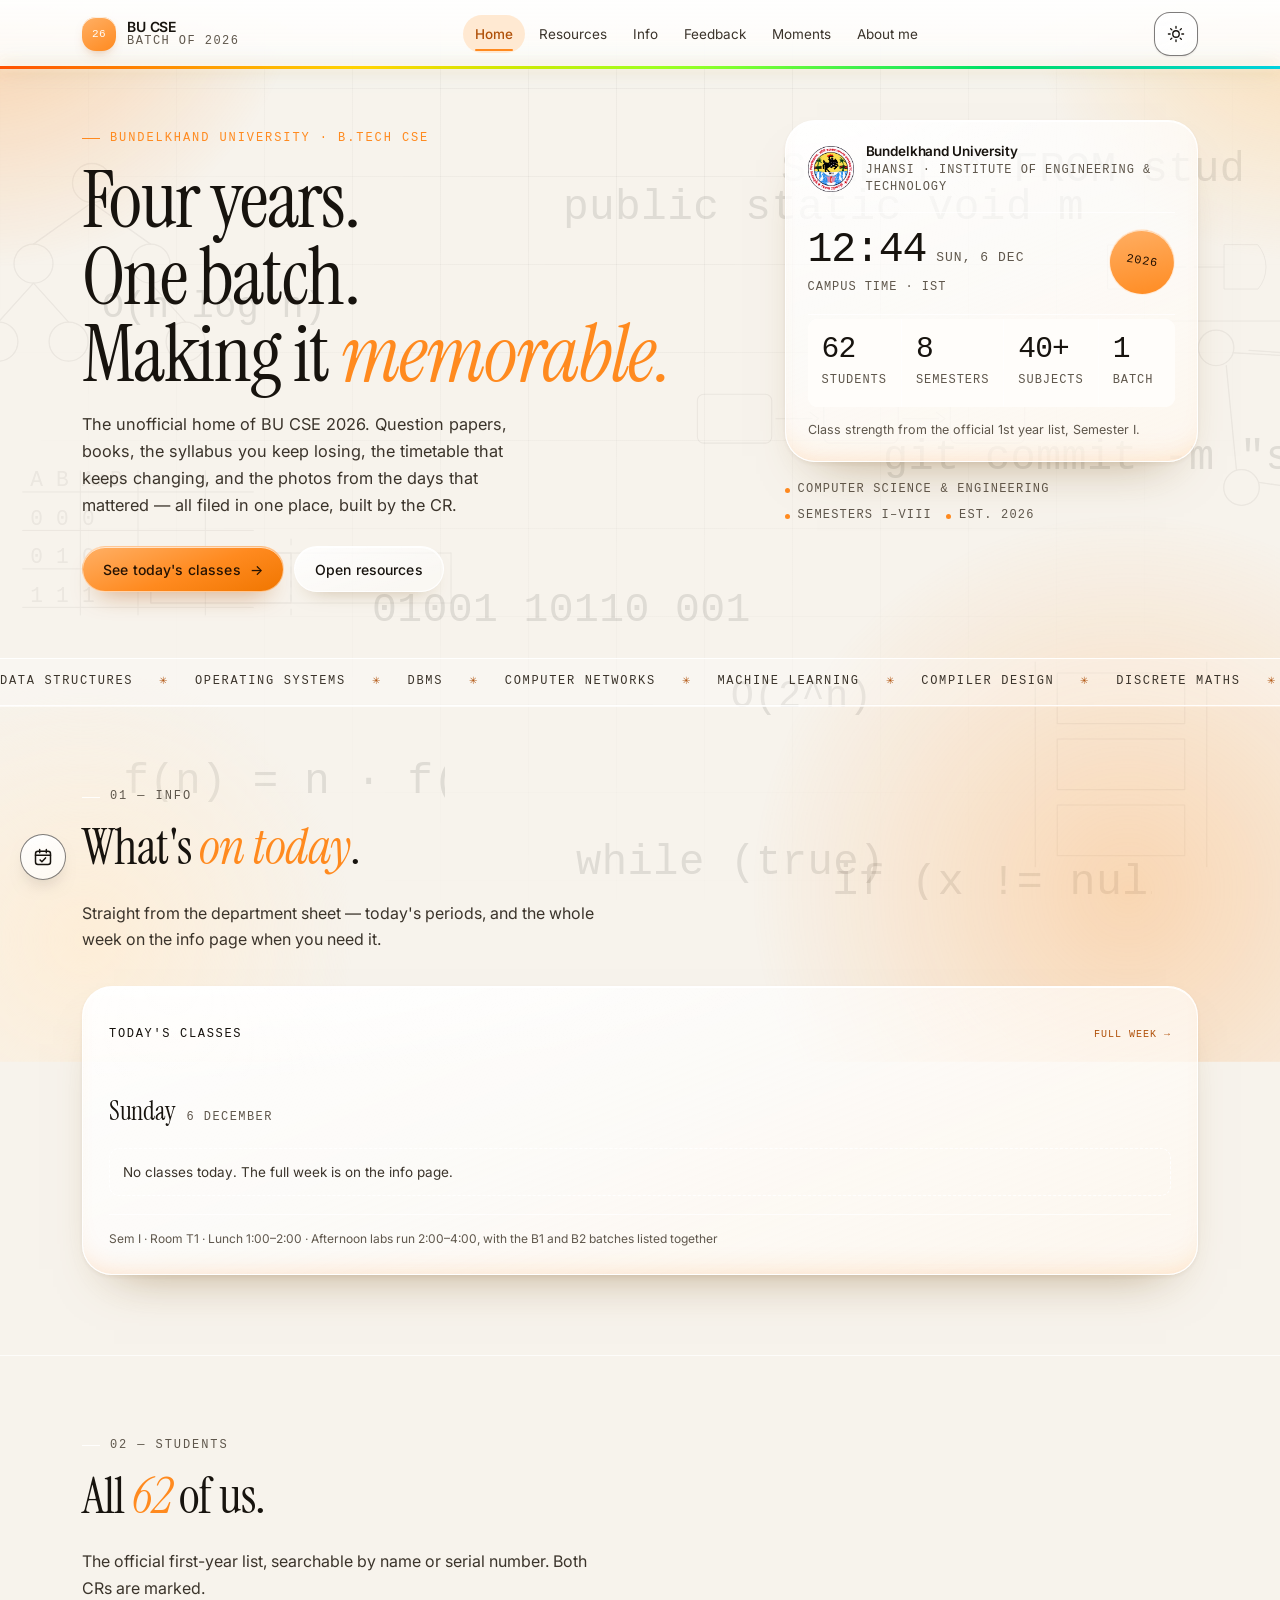
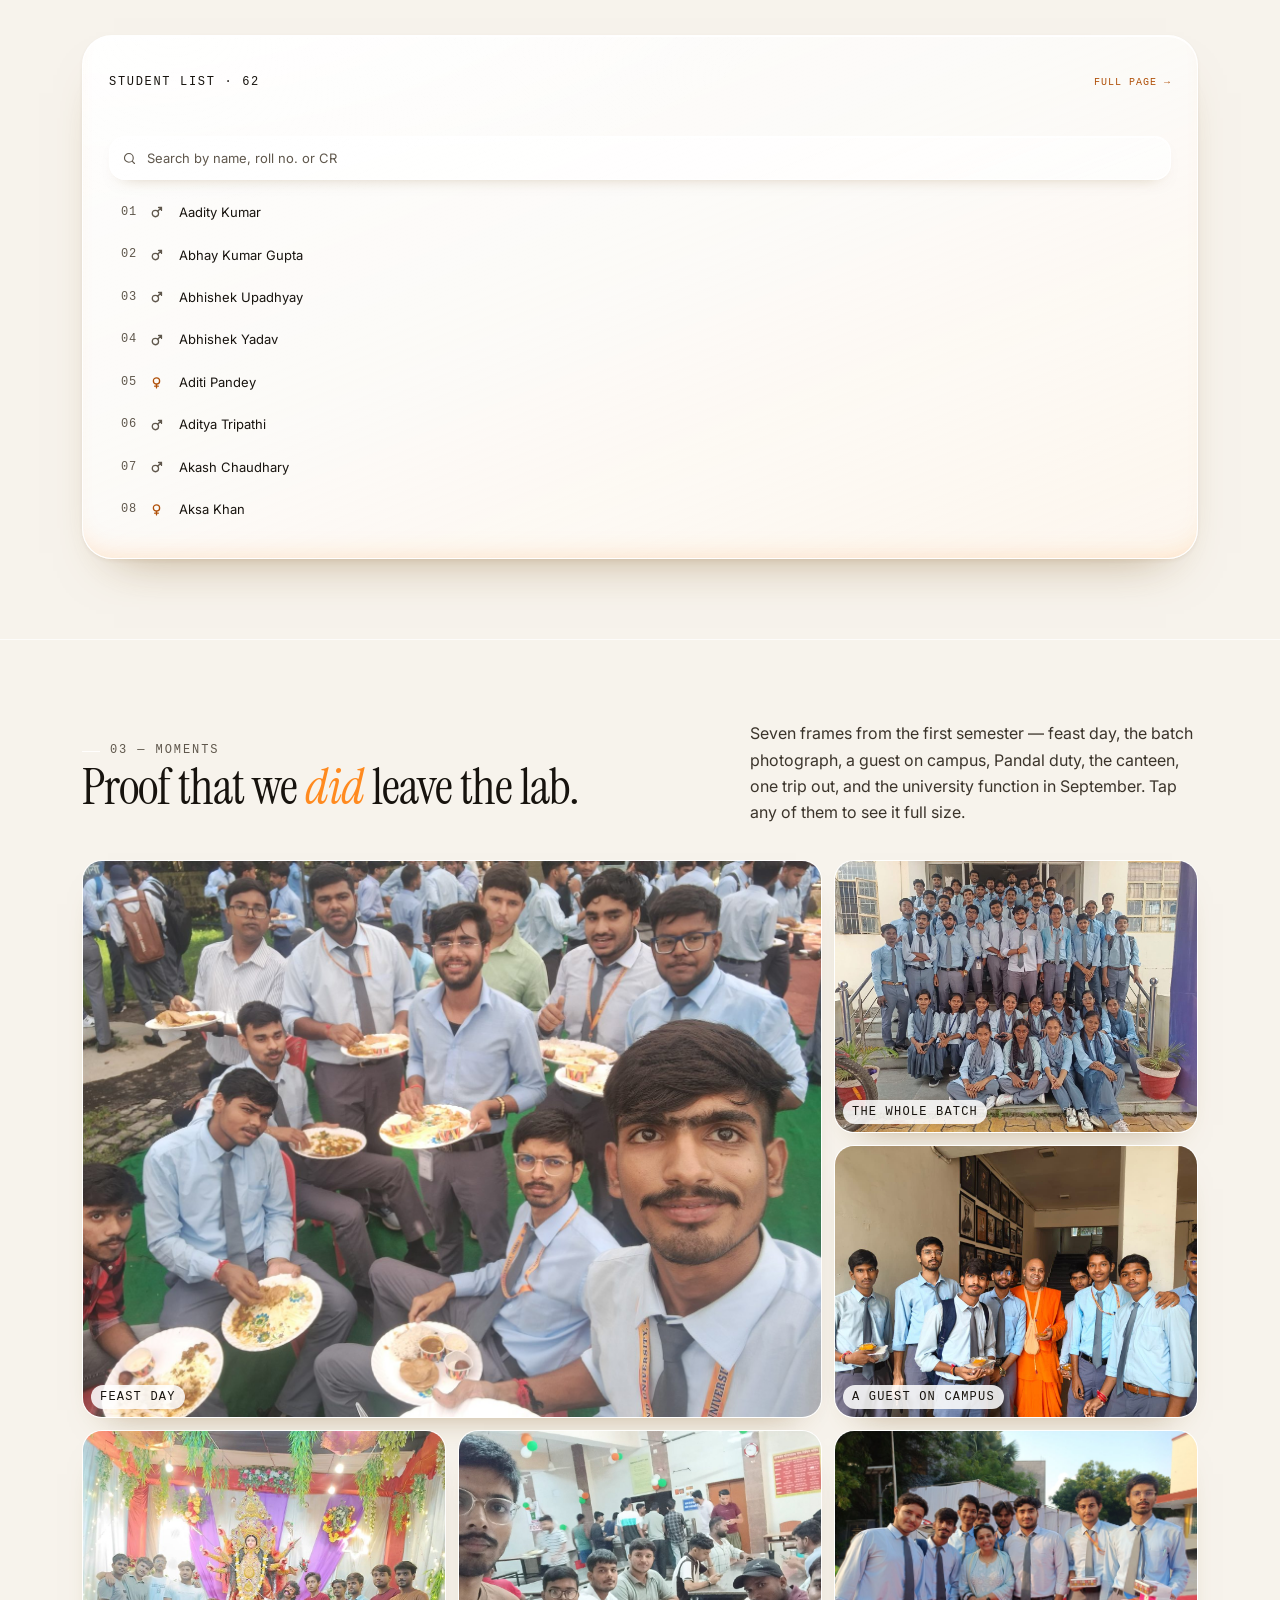
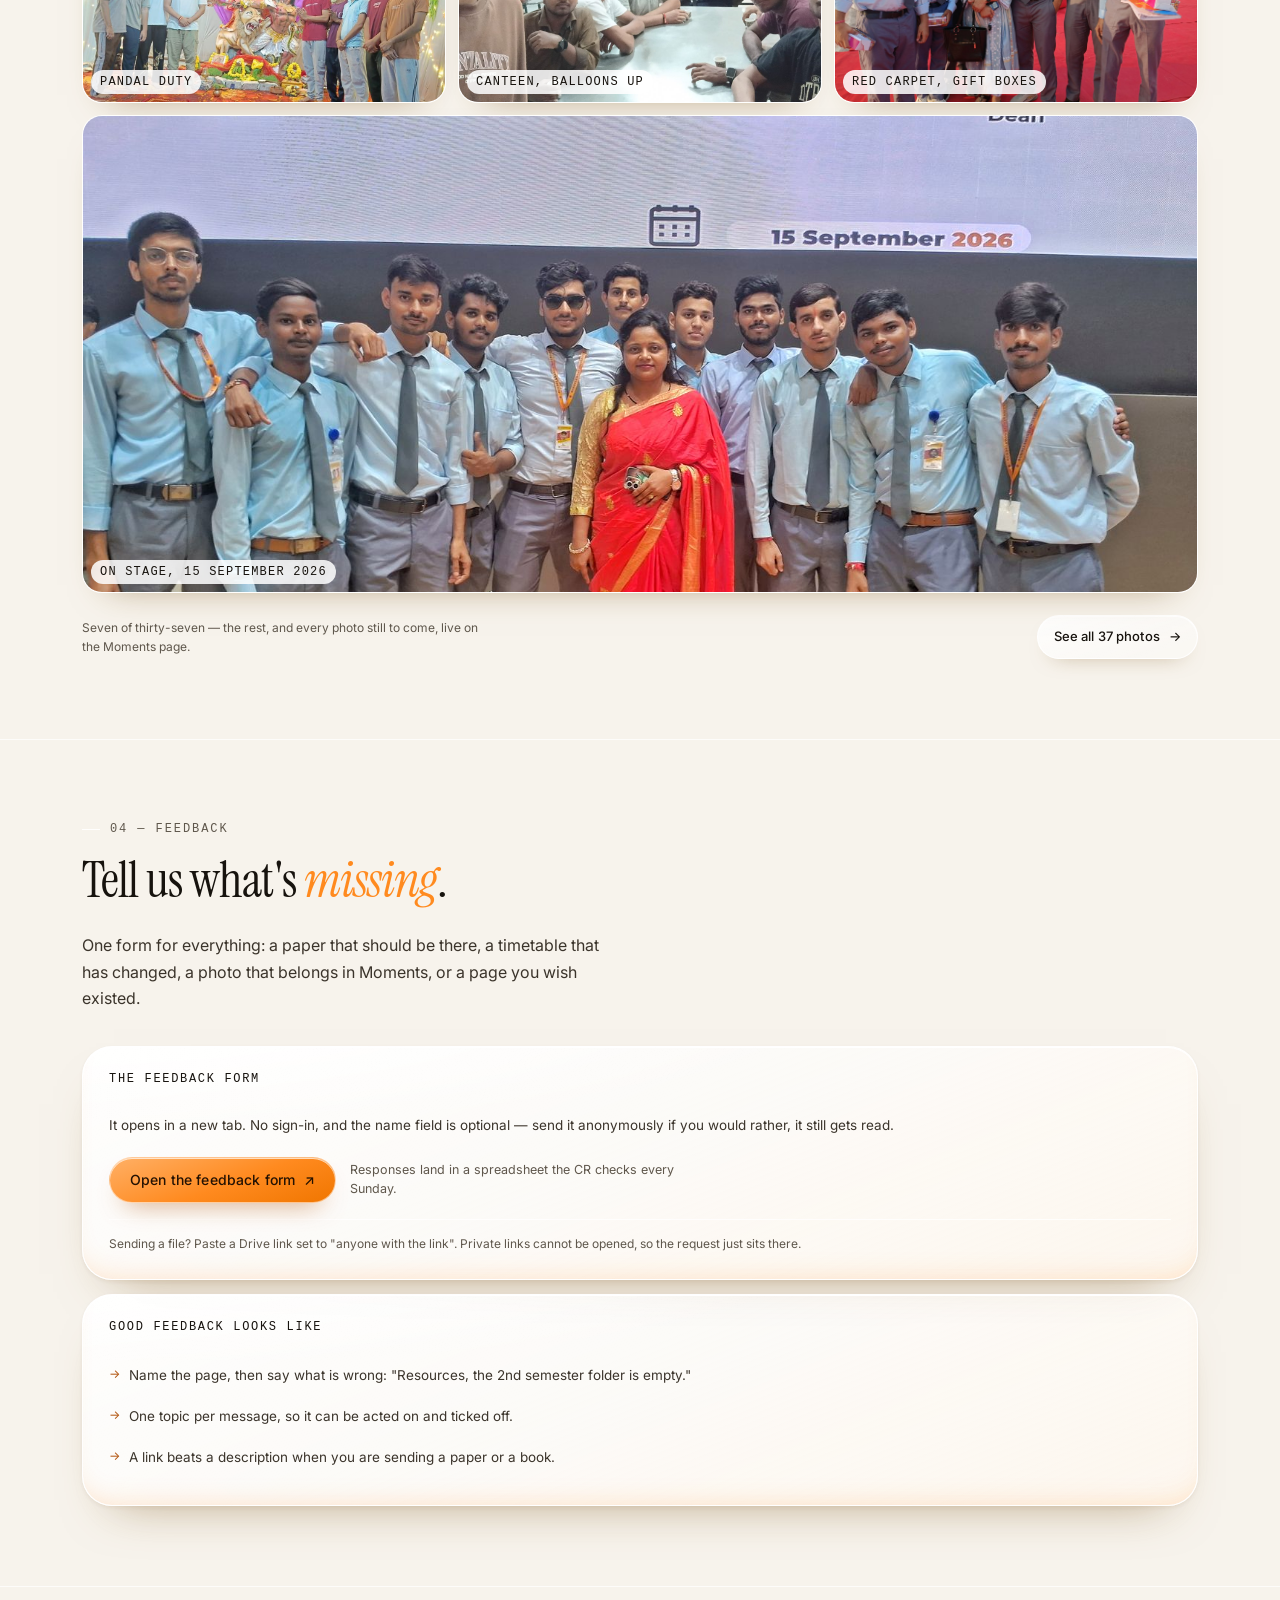
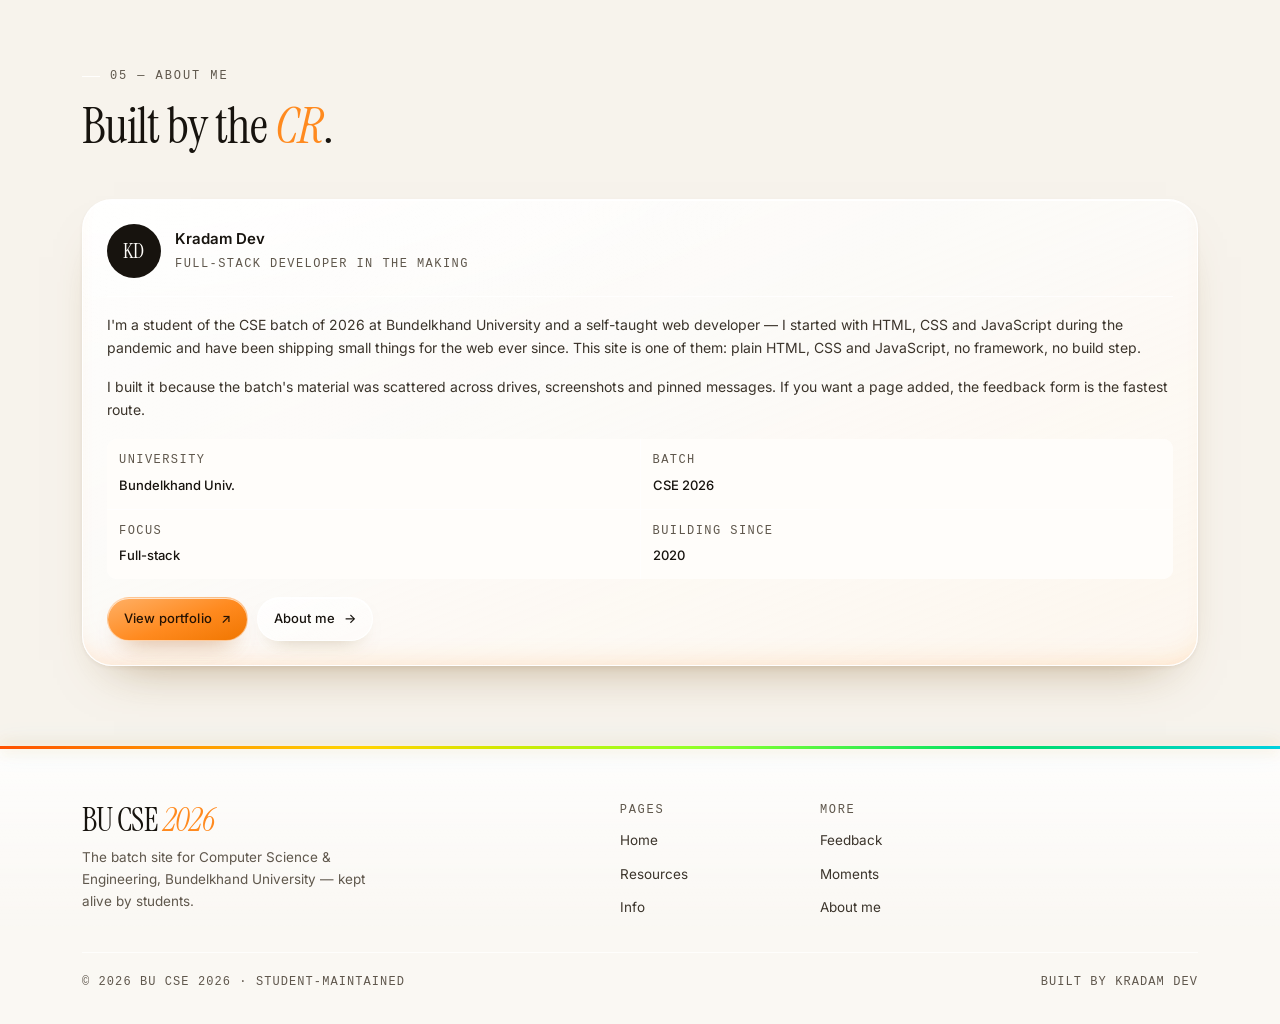
==== commit 396a7619: "Prefix-only search, red carpet photo, full screen button, narrower paper column - The student search" ====
--- a/index.html
+++ b/index.html
@@ -349,10 +349,10 @@
           <span class="photo-grid__label">Canteen, balloons up</span>
         </button>
         <button class="photo-grid__item" type="button"
-          data-full="assets/photos/hilltop.jpg"
-          data-caption="Pointing at the future — A trip out of campus, rocks, and somebody's idea of a pose.">
-          <img src="assets/photos/hilltop.jpg" alt="Group of students posing on rocks near a hilltop with trees behind them" loading="lazy" decoding="async" width="1200" height="900">
-          <span class="photo-grid__label">Pointing at the future</span>
+          data-full="assets/photos/red-carpet.jpg"
+          data-caption="Red carpet, gift boxes — After the function — boxes in hand and a teacher in the middle.">
+          <img src="assets/photos/red-carpet.jpg" alt="Students in uniform standing on a red carpet with a teacher, holding gift boxes" loading="lazy" decoding="async" width="1500" height="1125">
+          <span class="photo-grid__label">Red carpet, gift boxes</span>
         </button>
         <button class="photo-grid__item photo-grid__item--strip" type="button"
           data-full="assets/photos/stage-function.jpg"
--- a/style.css
+++ b/style.css
@@ -3014,64 +3014,579 @@
 .bg-art .art-code--sm { font-size: 22px; }
 
 /* formulas sit a little stronger than the line art so they can be read */
-.bg-art__shape.art-text { opacity: 0.12; }
-
-/* Each motif rides its own lane at 45 degrees. Equal vmax steps on both axes
-   keep the angle exact, and parallel lanes never cross, so two motifs cannot
-   bunch up no matter where they are in their cycle. */
-@keyframes art-lane {
-  from { translate: -34vmax -34vmax; }
-  to   { translate: 66vmax 66vmax; }
-}
-
+.bg-art__shape.art-text { opacity: 0.1; }
+
+/* --- fixed composition -------------------------------------------------
+   Nothing moves. Each motif holds one place in the viewport, laid out on a
+   45-degree rhythm so the whole field reads as one diagonal grid. */
 .bg-art__shape {
-  animation-name: art-lane, bg-turn;
-  animation-timing-function: linear, linear;
-  animation-iteration-count: infinite, infinite;
-}
-
-/* text stays upright: a rotating formula reads as noise */
-.bg-art__shape.art-text { animation-name: art-lane; }
-
-.art-demorgan { top: -62%; width: 220px; height: 48px;  animation-duration: 88s, 300s; animation-delay: -6s,   0s; }
-.art-main     { top: -51%; width: 260px; height: 47px;  animation-duration: 74s, 340s; animation-delay: -44s,  -40s; }
-.art-tree     { top: -40%; width: 130px; height: 130px; animation-duration: 96s, 280s; animation-delay: -20s,  -20s; }
-.art-bigo     { top: -29%; width: 120px; height: 40px;  animation-duration: 66s, 360s; animation-delay: -52s,  -90s; }
-.art-list     { top: -18%; width: 170px; height: 64px;  animation-duration: 82s, 320s; animation-delay: -70s,  -40s; }
-.art-truth    { top: -7%;  width: 125px; height: 82px;  animation-duration: 78s, 300s; animation-delay: -12s,  -130s; }
-.art-binary   { top: 4%;   width: 190px; height: 45px;  animation-duration: 92s, 380s; animation-delay: -60s,  -70s; }
-.art-stack    { top: 15%;  width: 110px; height: 122px; animation-duration: 70s, 280s; animation-delay: -30s,  -10s; }
-.art-recur    { top: 26%;  width: 165px; height: 46px;  animation-duration: 84s, 340s; animation-delay: -78s,  -100s; }
-.art-while    { top: 37%;  width: 165px; height: 46px;  animation-duration: 72s, 300s; animation-delay: -18s,  -50s; }
-.art-sql      { top: 48%;  width: 230px; height: 46px;  animation-duration: 90s, 360s; animation-delay: -56s,  -20s; }
-.art-gates    { top: 59%;  width: 150px; height: 70px;  animation-duration: 76s, 320s; animation-delay: -40s,  -60s; }
-.art-git      { top: 70%;  width: 200px; height: 46px;  animation-duration: 68s, 300s; animation-delay: -8s,   -80s; }
-.art-search   { top: 81%;  width: 160px; height: 60px;  animation-duration: 86s, 340s; animation-delay: -64s,  -30s; }
-.art-exp      { top: 92%;  width: 110px; height: 42px;  animation-duration: 80s, 360s; animation-delay: -24s,  -110s; }
-.art-graph    { top: 103%; width: 140px; height: 127px; animation-duration: 94s, 300s; animation-delay: -48s,  -40s; }
-.art-guard    { top: 114%; width: 160px; height: 47px;  animation-duration: 70s, 320s; animation-delay: -14s,  -70s; }
-.art-flow     { top: 125%; width: 180px; height: 57px;  animation-duration: 88s, 340s; animation-delay: -58s,  -20s; }
+  animation: none;
+  will-change: auto;
+}
+
+.art-demorgan  { top: -8%; left: 3%; width: 440px; height: 96px; }
+.art-main      { top: 17%; left: 44%; width: 520px; height: 94px; }
+.art-tree      { top: 16%; left: -3%; width: 260px; height: 260px; }
+.art-bigo      { top: 29%; left: 8%; width: 240px; height: 80px; }
+.art-list      { top: 40%; left: 54%; width: 340px; height: 128px; }
+.art-truth     { top: 51%; left: 1%; width: 250px; height: 164px; }
+.art-binary    { top: 62%; left: 29%; width: 380px; height: 90px; }
+.art-stack     { top: 71%; left: 79%; width: 220px; height: 244px; }
+.art-recur     { top: 81%; left: 9%; width: 330px; height: 92px; }
+.art-while     { top: 90%; left: 45%; width: 330px; height: 92px; }
+.art-sql       { top: 13%; left: 61%; width: 460px; height: 92px; }
+.art-gates     { top: 25%; left: 85%; width: 300px; height: 140px; }
+.art-git       { top: 45%; left: 69%; width: 400px; height: 92px; }
+.art-search    { top: 57%; left: 11%; width: 320px; height: 120px; }
+.art-exp       { top: 72%; left: 57%; width: 220px; height: 84px; }
+.art-graph     { top: 33%; left: 91%; width: 280px; height: 254px; }
+.art-guard     { top: 92%; left: 65%; width: 320px; height: 94px; }
+.art-flow      { top: 97%; left: 19%; width: 360px; height: 114px; }
 
 @media (max-width: 899px) {
-  .bg-art__shape.art-text { opacity: 0.12; }
+  .bg-art__shape.art-text { opacity: 0.1; }
   .art-truth, .art-stack, .art-recur, .art-gates, .art-graph,
   .art-search, .art-flow, .art-sql, .art-git { display: none; }
-  /* nine lanes on a phone, re-spaced to fill the height evenly */
-  .art-demorgan { top: -40%; width: 170px; height: 37px; }
-  .art-main     { top: -28%; width: 200px; height: 36px; }
-  .art-tree     { top: -16%; width: 100px; height: 100px; }
-  .art-bigo     { top: -4%;  width: 100px; height: 33px; }
-  .art-list     { top: 8%;   width: 130px; height: 49px; }
-  .art-binary   { top: 20%;  width: 150px; height: 36px; }
-  .art-while    { top: 32%;  width: 130px; height: 36px; }
-  .art-exp      { top: 44%;  width: 90px;  height: 34px; }
-  .art-guard    { top: 56%;  width: 130px; height: 38px; }
-  .art-main     { width: 240px; height: 43px; }
-  .art-binary   { width: 180px; height: 43px; }
-  .art-list     { width: 160px; height: 60px; }
-  .art-tree     { width: 130px; height: 130px; }
-  .art-stack    { width: 110px; height: 120px; }
-  .art-truth    { width: 120px; height: 78px; }
-  .art-bigo     { width: 115px; height: 38px; }
-  .art-recur    { width: 160px; height: 45px; }
-}
+  /* nine motifs, fixed, at half the desktop size */
+  .art-demorgan  { top: -3%; left: 2%; width: 220px; height: 48px; }
+  .art-main      { top: 20%; left: 22%; width: 260px; height: 47px; }
+  .art-tree      { top: 24%; left: -6%; width: 130px; height: 130px; }
+  .art-bigo      { top: 38%; left: 58%; width: 120px; height: 40px; }
+  .art-list      { top: 50%; left: 6%; width: 170px; height: 64px; }
+  .art-binary    { top: 62%; left: 34%; width: 190px; height: 45px; }
+  .art-while     { top: 74%; left: 8%; width: 165px; height: 46px; }
+  .art-exp       { top: 85%; left: 52%; width: 110px; height: 42px; }
+  .art-guard     { top: 94%; left: 16%; width: 160px; height: 47px; }
+}
+
+/* ==========================================================================
+   ATTENDANCE TRACKER
+   ========================================================================== */
+
+/* --- the fixed button, bottom left ------------------------------------- */
+.fab-attendance {
+  position: fixed;
+  left: 20px;
+  bottom: calc(20px + env(safe-area-inset-bottom, 0px));
+  z-index: 45;
+  width: 46px;
+  height: 46px;
+  display: grid;
+  place-items: center;
+  border-radius: 50%;
+  border: 1px solid var(--line-strong);
+  background: var(--paper-2);
+  color: var(--ink);
+  box-shadow: 0 10px 22px -14px rgba(20, 18, 16, 0.5);
+  transition: transform 200ms ease, box-shadow 200ms ease, border-color 200ms ease;
+}
+
+.fab-attendance:hover {
+  transform: translateY(-2px);
+  border-color: var(--accent);
+  color: var(--accent-ink);
+}
+
+.fab-attendance.is-current {
+  background: var(--accent);
+  border-color: var(--accent);
+  color: #2c1200;
+}
+
+@media (max-width: 899px) {
+  .fab-attendance {
+    left: 16px;
+    bottom: calc(84px + env(safe-area-inset-bottom, 0px));
+    width: 44px;
+    height: 44px;
+  }
+}
+
+/* --- month controls ---------------------------------------------------- */
+.att-controls {
+  display: flex;
+  align-items: center;
+  gap: 10px;
+  flex-wrap: wrap;
+  margin-bottom: 16px;
+}
+
+.att-nav {
+  width: 34px;
+  height: 34px;
+  display: grid;
+  place-items: center;
+  border: 1px solid var(--line-strong);
+  border-radius: 999px;
+  background: var(--paper-2);
+  color: var(--ink);
+  font-size: 15px;
+  line-height: 1;
+  cursor: pointer;
+  transition: border-color 160ms ease, color 160ms ease;
+}
+
+.att-nav:hover { border-color: var(--accent); color: var(--accent-ink); }
+
+.att-month {
+  font-family: var(--mono);
+  font-size: 13px;
+  letter-spacing: 0.06em;
+  text-transform: uppercase;
+  min-width: 15ch;
+}
+
+.att-batch {
+  display: flex;
+  gap: 4px;
+  margin-left: auto;
+  padding: 3px;
+  border: 1px solid var(--line);
+  border-radius: 999px;
+  background: var(--paper);
+}
+
+.att-batch button {
+  padding: 5px 12px;
+  border: 0;
+  border-radius: 999px;
+  background: transparent;
+  color: var(--muted);
+  font-family: var(--mono);
+  font-size: 12px;
+  letter-spacing: 0.06em;
+  cursor: pointer;
+}
+
+.att-batch button.is-on {
+  background: var(--ink);
+  color: var(--paper-2);
+}
+
+/* --- the month figure -------------------------------------------------- */
+.att-summary { display: grid; gap: 2px; }
+
+.att-figure { display: flex; align-items: baseline; gap: 8px; }
+
+.att-figure__num {
+  font-family: var(--mono);
+  font-size: 2.4rem;
+  line-height: 1;
+  letter-spacing: -0.03em;
+  font-variant-numeric: tabular-nums;
+}
+
+.att-figure__of { font-size: 14px; color: var(--muted); }
+
+.att-figure__label {
+  font-family: var(--mono);
+  font-size: 11.5px;
+  letter-spacing: 0.08em;
+  text-transform: uppercase;
+  color: var(--accent-ink);
+}
+
+/* --- subject cards ----------------------------------------------------- */
+.att-grid {
+  display: grid;
+  gap: 12px;
+  margin-top: 16px;
+  grid-template-columns: repeat(auto-fill, minmax(260px, 1fr));
+}
+
+.att-card {
+  padding: 16px 18px;
+  border: 1px solid var(--line);
+  border-radius: var(--radius);
+  background: var(--paper-2);
+  display: grid;
+  gap: 9px;
+}
+
+.att-card__top { display: flex; align-items: baseline; justify-content: space-between; gap: 10px; }
+
+.att-card__name { font-size: 13.5px; font-weight: 600; color: var(--ink); }
+
+.att-card__count {
+  font-family: var(--mono);
+  font-size: 12.5px;
+  font-variant-numeric: tabular-nums;
+  color: var(--accent-ink);
+}
+
+.att-bar {
+  height: 5px;
+  border-radius: 999px;
+  background: var(--line);
+  overflow: hidden;
+}
+
+.att-bar span {
+  display: block;
+  height: 100%;
+  border-radius: 999px;
+  background: linear-gradient(90deg, var(--accent), #f07c00);
+}
+
+.att-card__foot {
+  font-family: var(--mono);
+  font-size: 11px;
+  letter-spacing: 0.05em;
+  text-transform: uppercase;
+  color: var(--muted);
+}
+
+/* --- the tracker wears the same glass as the floating buttons ---------- */
+.fab-attendance,
+.att-nav,
+.att-batch-btn,
+.att-card,
+.att-cal__day,
+.att-chip {
+  background-color: var(--liquid-fill-2);
+  background-image:
+    radial-gradient(120% 90% at 30% -10%, var(--liquid-spec) 0%, transparent 55%),
+    linear-gradient(158deg, var(--liquid-fill-1), var(--liquid-fill-2));
+  border: 1px solid var(--liquid-edge);
+  box-shadow:
+    0 12px 24px -14px rgba(20, 18, 16, 0.5),
+    inset 0 1px 0 rgba(255, 255, 255, 0.5);
+}
+
+.fab-attendance { border-radius: 50%; }
+.att-nav { border-radius: 999px; }
+.att-batch-btn {
+  margin-left: auto;
+  display: inline-flex;
+  align-items: center;
+  gap: 8px;
+  padding: 7px 14px;
+  border-radius: 999px;
+  color: var(--ink);
+  font-family: var(--mono);
+  font-size: 11px;
+  letter-spacing: 0.06em;
+  text-transform: uppercase;
+  cursor: pointer;
+  transition: border-color 160ms ease, transform 160ms ease;
+}
+
+.att-batch-btn:hover { border-color: var(--accent); transform: translateY(-1px); }
+
+.att-batch-btn b {
+  font-size: 12.5px;
+  color: var(--accent-ink);
+  letter-spacing: 0.02em;
+}
+
+.fab-attendance.is-current {
+  background-image: linear-gradient(160deg, #ffb066, var(--accent));
+  border-color: rgba(255, 255, 255, 0.5);
+  color: #2c1200;
+}
+
+.att-batch button.is-on {
+  background: var(--ink);
+  color: var(--paper-2);
+  box-shadow: none;
+}
+
+/* the popup is solid: you should not read the page through it */
+.att-modal {
+  background-color: var(--paper-2);
+  background-image: none;
+  border: 1px solid var(--line-strong);
+  box-shadow: 0 30px 70px -28px rgba(20, 18, 16, 0.6);
+}
+
+[data-theme="dark"] .att-modal {
+  background-color: #221e17;
+  border-color: var(--line-strong);
+  box-shadow: 0 30px 70px -24px rgba(0, 0, 0, 0.85);
+}
+
+.att-modal::backdrop { background: rgba(20, 18, 16, 0.45); }
+
+/* --- the calendar ------------------------------------------------------ */
+.att-cal {
+  display: grid;
+  grid-template-columns: repeat(7, minmax(0, 1fr));
+  gap: 6px;
+  max-width: 520px;
+}
+
+.att-cal__head {
+  font-family: var(--mono);
+  font-size: 10px;
+  letter-spacing: 0.08em;
+  text-transform: uppercase;
+  color: var(--muted);
+  text-align: center;
+  padding-bottom: 4px;
+}
+
+.att-cal__pad { display: block; }
+
+.att-cal__day {
+  position: relative;
+  display: grid;
+  place-items: center;
+  gap: 1px;
+  aspect-ratio: 1 / 1;
+  padding: 4px;
+  border-radius: 12px;
+  color: var(--ink);
+  cursor: pointer;
+  transition: transform 140ms ease, border-color 140ms ease, background-color 140ms ease;
+}
+
+.att-cal__day:hover:not(:disabled) { transform: translateY(-2px); border-color: var(--accent); }
+
+.att-cal__day:disabled {
+  opacity: 0.35;
+  cursor: default;
+  background-image: none;
+  box-shadow: none;
+}
+
+.att-cal__num {
+  font-family: var(--mono);
+  font-size: 13px;
+  font-variant-numeric: tabular-nums;
+  line-height: 1;
+}
+
+.att-cal__count {
+  font-family: var(--mono);
+  font-size: 9.5px;
+  letter-spacing: 0.04em;
+  color: var(--muted);
+}
+
+.att-cal__day.is-today { border-color: var(--accent); box-shadow: inset 0 0 0 1px var(--accent); }
+.att-cal__day.is-all-present { background-image: linear-gradient(160deg, #ffd7a8, var(--accent)); color: #2c1200; }
+.att-cal__day.is-all-present .att-cal__count { color: #4a2200; }
+.att-cal__day.is-all-absent { background-image: linear-gradient(160deg, #e8e2d6, #cfc7b8); color: #4a4235; }
+.att-cal__day.is-partial { background-image: linear-gradient(160deg, #ffe9cc, #ffc887); color: #3a1c00; }
+
+[data-theme="dark"] .att-cal__day.is-all-absent { background-image: linear-gradient(160deg, #3a352c, #26221b); color: var(--ink-2); }
+
+.att-legend {
+  display: flex;
+  flex-wrap: wrap;
+  gap: 8px 16px;
+  margin-top: 14px;
+  font-family: var(--mono);
+  font-size: 10px;
+  letter-spacing: 0.06em;
+  text-transform: uppercase;
+  color: var(--muted);
+}
+
+.att-legend span { display: inline-flex; align-items: center; gap: 6px; }
+
+.att-key { width: 9px; height: 9px; border-radius: 3px; border: 1px solid var(--line-strong); }
+.att-key.is-all-present { background: var(--accent); border-color: var(--accent); }
+.att-key.is-partial { background: #ffc887; border-color: #ffc887; }
+.att-key.is-all-absent { background: #cfc7b8; border-color: #cfc7b8; }
+
+/* --- the popup --------------------------------------------------------- */
+.att-modal {
+  width: min(420px, calc(100vw - 32px));
+  padding: 20px;
+  border-radius: var(--radius-lg);
+  color: var(--ink);
+}
+
+.att-modal::backdrop { background: rgba(20, 18, 16, 0.35); }
+
+.att-modal__head {
+  display: flex;
+  align-items: baseline;
+  justify-content: space-between;
+  gap: 12px;
+  padding-bottom: 10px;
+  border-bottom: 1px solid var(--line);
+}
+
+.att-modal__head h3 {
+  margin: 0;
+  font-family: var(--serif);
+  font-size: 1.5rem;
+  font-weight: 400;
+}
+
+.att-modal__sub {
+  display: block;
+  font-family: var(--mono);
+  font-size: 10.5px;
+  letter-spacing: 0.08em;
+  text-transform: uppercase;
+  color: var(--muted);
+}
+
+.att-modal__close {
+  border: 1px solid var(--line-strong);
+  background: transparent;
+  color: var(--ink);
+  width: 30px;
+  height: 30px;
+  border-radius: 50%;
+  cursor: pointer;
+  line-height: 1;
+}
+
+.att-modal__hint {
+  margin: 12px 0 10px;
+  font-family: var(--mono);
+  font-size: 10.5px;
+  letter-spacing: 0.06em;
+  text-transform: uppercase;
+  color: var(--muted);
+}
+
+.att-modal__body { display: grid; gap: 8px; }
+
+.att-chip--wide {
+  width: 100%;
+  justify-content: flex-start;
+  padding: 10px 12px;
+  border-radius: 12px;
+}
+
+.att-chip__text { display: grid; gap: 1px; text-align: left; }
+.att-chip__text b { font-weight: 600; font-size: 13px; }
+
+.att-chip__slot {
+  font-family: var(--mono);
+  font-size: 10px;
+  letter-spacing: 0.06em;
+  text-transform: uppercase;
+  color: var(--muted);
+}
+/* --- chip states ------------------------------------------------------- */
+.att-chip.is-present {
+  background-color: var(--accent-soft);
+  background-image: linear-gradient(160deg, #ffe2c0, var(--accent-soft));
+  border-color: var(--accent);
+  color: var(--accent-ink);
+}
+
+.att-chip.is-present .att-chip__dot { background: var(--accent); border-color: var(--accent); }
+
+.att-chip.is-absent {
+  background-color: transparent;
+  background-image: none;
+  border-color: var(--line-strong);
+  color: var(--muted);
+}
+
+.att-chip.is-absent .att-chip__text b { text-decoration: line-through; }
+.att-chip.is-absent .att-chip__dot { background: var(--muted); border-color: var(--muted); }
+
+[data-theme="dark"] .att-chip.is-present {
+  background-image: linear-gradient(160deg, rgba(255, 176, 102, 0.28), rgba(255, 153, 51, 0.16));
+  color: #ffd7a8;
+}
+/* --- the floating calendar button carries a dark edge in the light theme -- */
+[data-theme="light"] .fab-attendance {
+  border: 1.5px solid rgba(20, 18, 16, 0.55);
+  box-shadow:
+    0 10px 22px -14px rgba(20, 18, 16, 0.55),
+    inset 0 1px 0 rgba(255, 255, 255, 0.75);
+}
+
+[data-theme="light"] .fab-attendance:hover {
+  border-color: var(--ink);
+  box-shadow:
+    0 14px 26px -14px rgba(20, 18, 16, 0.6),
+    inset 0 1px 0 rgba(255, 255, 255, 0.8);
+}
+
+[data-theme="light"] .fab-attendance.is-current {
+  border-color: var(--ink);
+}
+/* --- the theme toggle matches the floating buttons in light ------------- */
+[data-theme="light"] .theme-toggle {
+  border: 1.5px solid rgba(20, 18, 16, 0.55);
+  box-shadow: inset 0 1px 0 rgba(255, 255, 255, 0.75), 0 1px 2px rgba(20, 18, 16, 0.08);
+}
+
+[data-theme="light"] .theme-toggle:hover { border-color: var(--ink); }
+/* --- chip text: normal ink, so it is white on the dark popup ------------ */
+.att-chip { color: var(--ink); }
+.att-chip__text b { color: inherit; }
+.att-chip__slot { color: var(--muted); }
+
+.att-chip.is-present { color: var(--accent-ink); }
+.att-chip.is-present .att-chip__slot { color: var(--accent-ink); opacity: 0.75; }
+.att-chip.is-absent { color: var(--muted); }
+
+[data-theme="dark"] .att-chip.is-present { color: #ffd7a8; }
+[data-theme="dark"] .att-chip.is-present .att-chip__slot { color: #ffd7a8; opacity: 0.7; }
+
+.att-modal { color: var(--ink); }
+/* --- exam datesheet ---------------------------------------------------- */
+.exam-table td:first-child,
+.exam-table th:first-child { white-space: nowrap; font-variant-numeric: tabular-nums; }
+
+.exam-table tbody tr.is-next td {
+  background-color: rgba(255, 153, 51, 0.16);
+  font-weight: 600;
+}
+
+[data-theme="dark"] .exam-table tbody tr.is-next td { background-color: rgba(255, 153, 51, 0.14); }
+/* the sheet is two short columns, not a full-width table */
+.exam-table { width: auto; table-layout: auto; }
+
+.exam-table th:first-child,
+.exam-table td:first-child { width: 132px; }
+
+.exam-table th:nth-child(2),
+.exam-table td:nth-child(2) { width: 210px; }
+
+@media (max-width: 700px) {
+  .exam-table th:first-child,
+  .exam-table td:first-child { width: 104px; }
+
+  .exam-table th:nth-child(2),
+  .exam-table td:nth-child(2) { width: auto; }
+}
+
+/* the time reads like the DATESHEET label, not like a tag */
+.exam-time {
+  background: none;
+  background-image: none;
+  border: 0;
+  box-shadow: none;
+  padding: 0;
+  font-family: var(--mono);
+  font-size: 11.5px;
+  letter-spacing: 0.06em;
+  color: var(--muted);
+  white-space: nowrap;
+}
+/* --- full screen control in the photo viewer --------------------------- */
+.lightbox__full {
+  position: absolute;
+  top: 12px;
+  right: 58px;
+  width: 34px;
+  height: 34px;
+  display: grid;
+  place-items: center;
+  border-radius: 50%;
+  border: 1px solid var(--line-strong);
+  background: var(--paper-2);
+  color: var(--ink);
+  cursor: pointer;
+  transition: border-color 160ms ease, color 160ms ease;
+}
+
+.lightbox__full:hover { border-color: var(--accent); color: var(--accent-ink); }
+
+.lightbox.is-fullscreen { border-radius: 0; padding: 0; background: #000; }
+.lightbox.is-fullscreen .lightbox__img { max-height: 100vh; border-radius: 0; }
+.lightbox.is-fullscreen .lightbox__caption { display: none; }
+.lightbox.is-fullscreen .lightbox__close,
+.lightbox.is-fullscreen .lightbox__full { background: rgba(0, 0, 0, 0.55); color: #fff; border-color: rgba(255, 255, 255, 0.4); }
